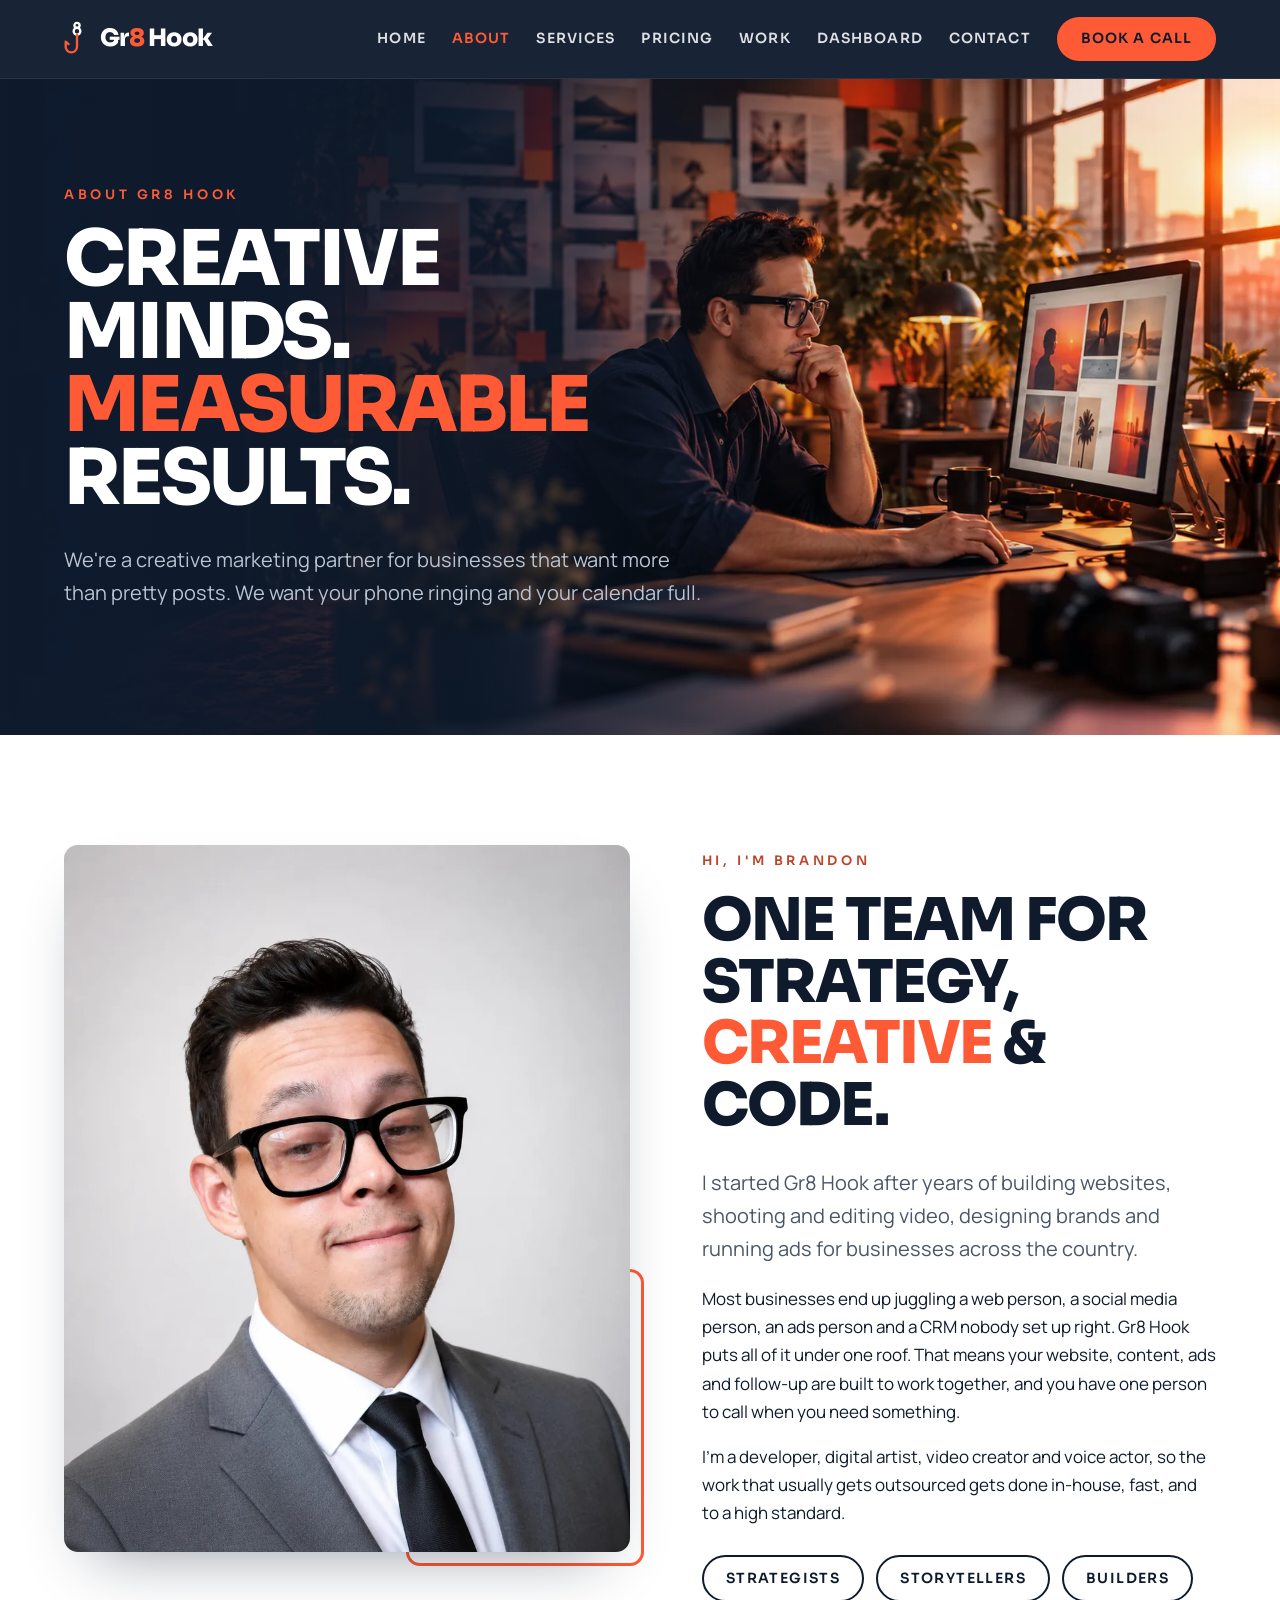
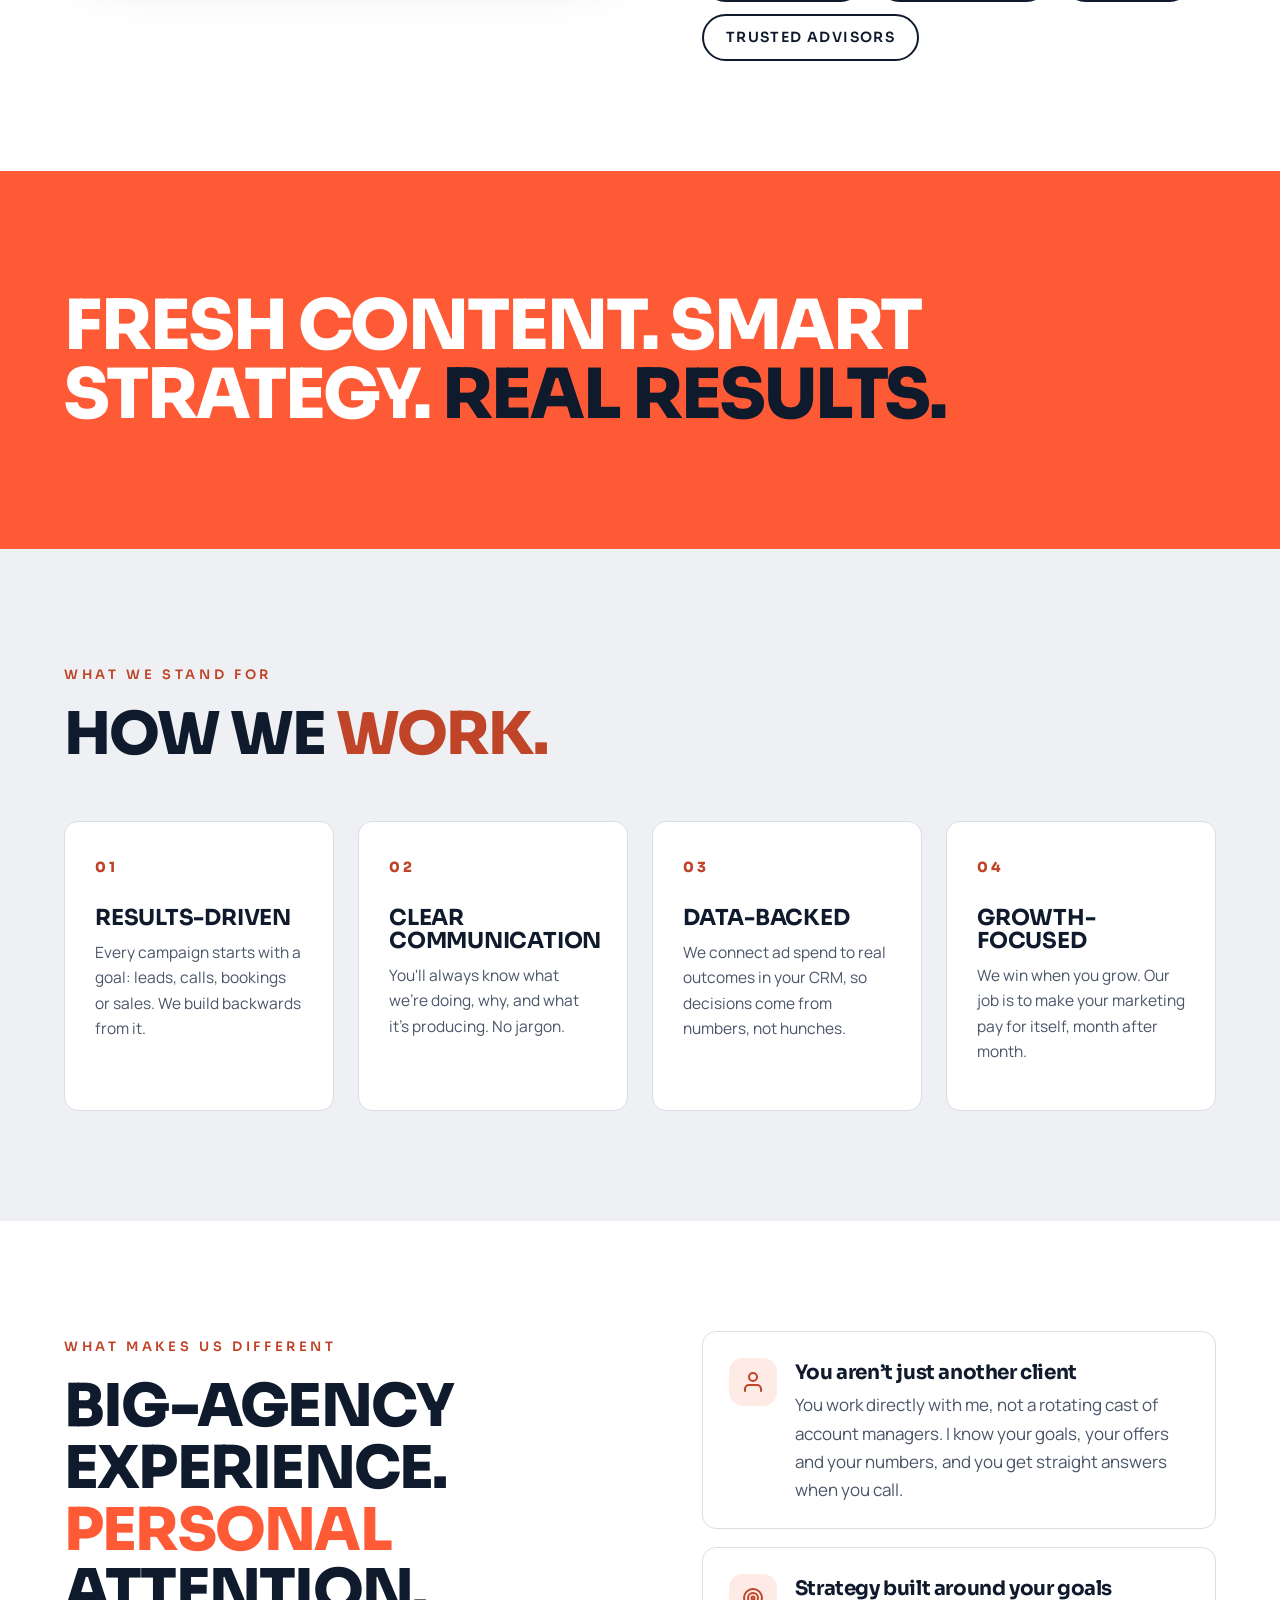
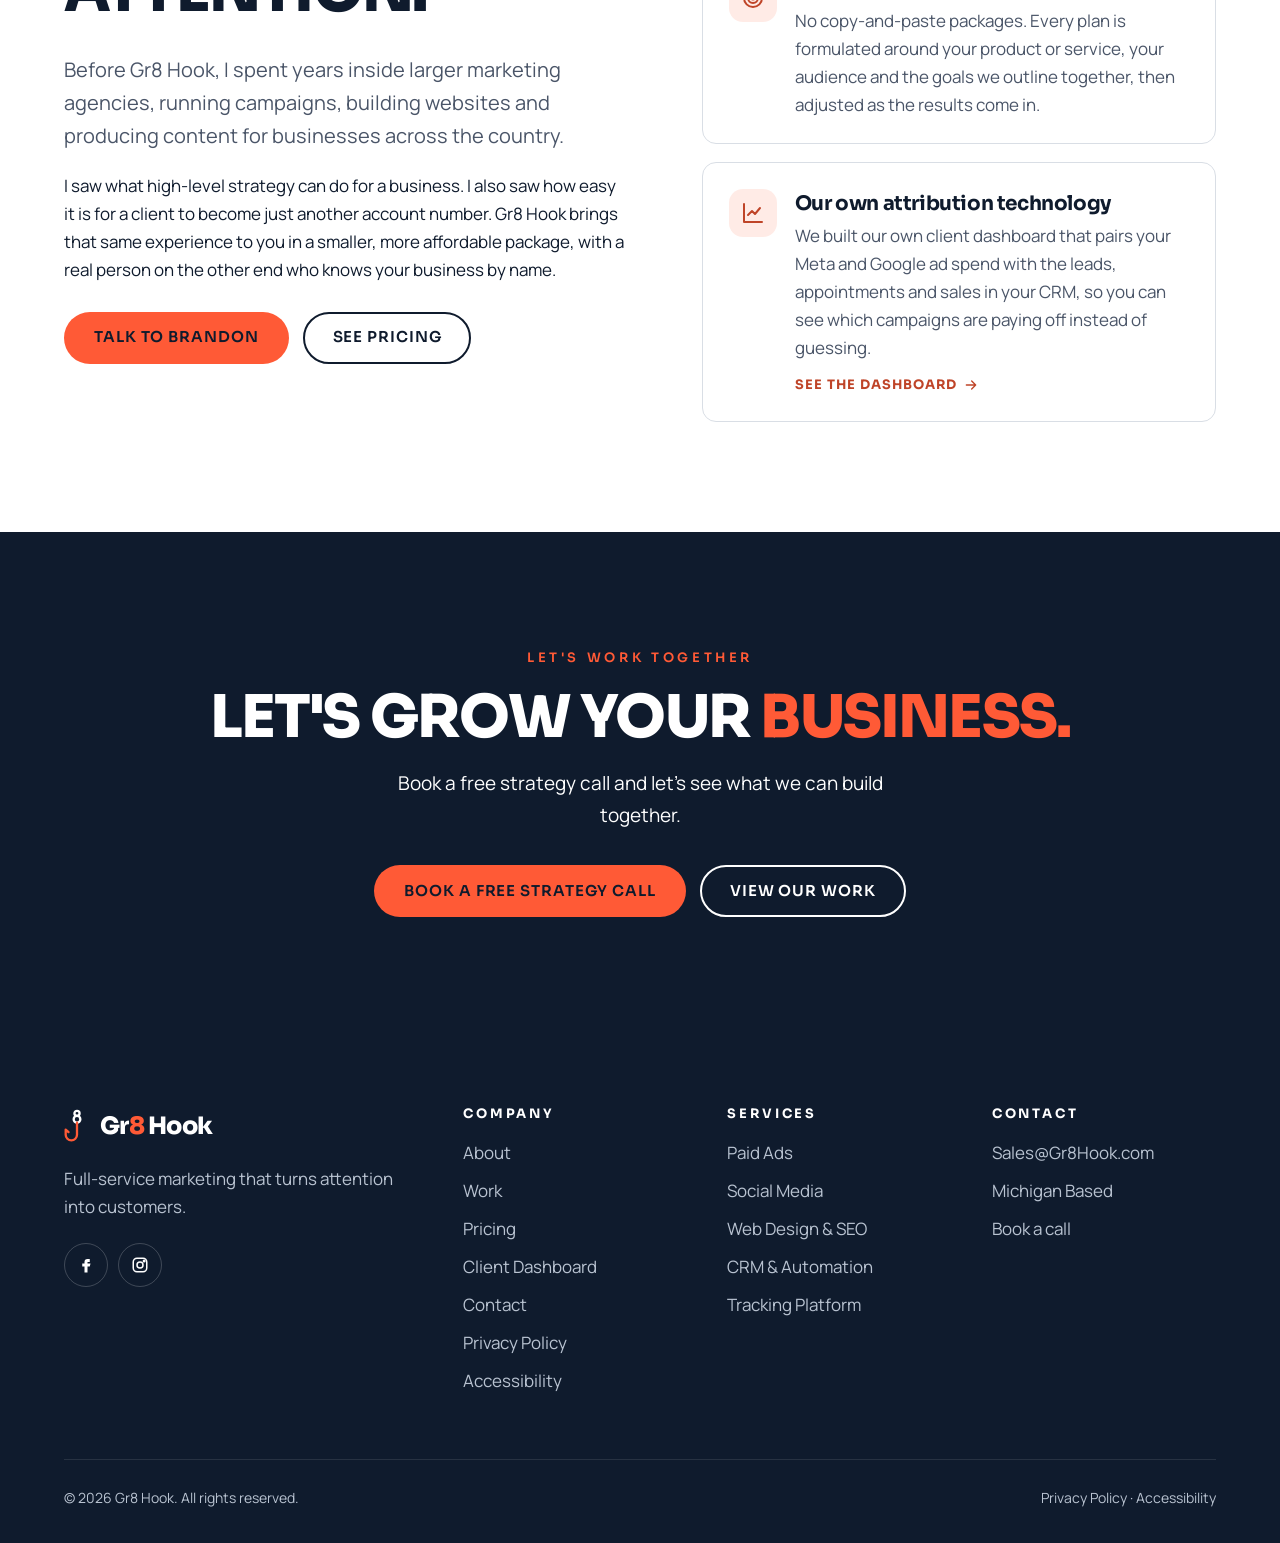
==== about/index.html @ 9a40936d "About: What makes us different section Co-Authored-By: Claude Opus 5.5 <noreply@anthropic.com> Claud" ====
<!doctype html>
<html lang="en">
<head>
<meta charset="utf-8">
<meta name="viewport" content="width=device-width, initial-scale=1">
<title>About Gr8 Hook | Creative Marketing Partner</title>
<meta name="description" content="Meet Gr8 Hook, a marketing agency led by developer, designer and content creator Brandon Haley. Strategy, creative and code under one roof.">
<meta name="robots" content="index, follow, max-image-preview:large">
<link rel="canonical" href="https://gr8hook.com/about/">
<meta name="theme-color" content="#0F1B2D">
<meta property="og:type" content="website">
<meta property="og:site_name" content="Gr8 Hook">
<meta property="og:locale" content="en_US">
<meta property="og:title" content="About Gr8 Hook | Creative Marketing Partner">
<meta property="og:description" content="Meet Gr8 Hook, a marketing agency led by developer, designer and content creator Brandon Haley. Strategy, creative and code under one roof.">
<meta property="og:url" content="https://gr8hook.com/about/">
<meta property="og:image" content="https://gr8hook.com/assets/og-image.png">
<meta property="og:image:width" content="1200">
<meta property="og:image:height" content="630">
<meta property="og:image:alt" content="Gr8 Hook logo: a fishing hook whose eye forms an 8">
<meta name="twitter:card" content="summary_large_image">
<meta name="twitter:title" content="About Gr8 Hook | Creative Marketing Partner">
<meta name="twitter:description" content="Meet Gr8 Hook, a marketing agency led by developer, designer and content creator Brandon Haley. Strategy, creative and code under one roof.">
<meta name="twitter:image" content="https://gr8hook.com/assets/og-image.png">
<link rel="apple-touch-icon" href="../assets/apple-touch-icon.png">
<link rel="manifest" href="../site.webmanifest">
<script type="application/ld+json">
{
  "@context": "https://schema.org",
  "@graph": [
    {
      "@type": "ProfessionalService",
      "@id": "https://gr8hook.com/#organization",
      "sameAs": ["https://www.facebook.com/gr8hook", "https://www.instagram.com/gr8hook"],
      "name": "Gr8 Hook",
      "alternateName": "Gr8 Hook Marketing",
      "url": "https://gr8hook.com/",
      "logo": "https://gr8hook.com/assets/logo.png",
      "image": "https://gr8hook.com/assets/og-image.png",
      "description": "Strategy-driven marketing agency offering paid ads, performance optimization, content creation, web design with SEO and AI search, email and SMS, CRM automation, graphic design and ad-to-sales attribution tracking.",
      "email": "Sales@Gr8Hook.com",
      "address": {
        "@type": "PostalAddress",
        "addressRegion": "MI",
        "addressCountry": "US"
      },
      "founder": {
        "@id": "https://gr8hook.com/about/#brandon"
      },
      "areaServed": {
        "@type": "Country",
        "name": "United States"
      },
      "knowsAbout": [
        "Paid Advertising",
        "Social Media Management",
        "Content Creation",
        "Web Design & SEO",
        "Email & SMS Marketing",
        "CRM Setup & Automation",
        "Print & Design",
        "Easy-2-Use Tracking Platform"
      ],
      "hasOfferCatalog": {
        "@type": "OfferCatalog",
        "name": "Marketing services",
        "itemListElement": [
          {
            "@type": "Offer",
            "itemOffered": {
              "@type": "Service",
              "name": "Paid Advertising",
              "url": "https://gr8hook.com/services/#paid-ads"
            }
          },
          {
            "@type": "Offer",
            "itemOffered": {
              "@type": "Service",
              "name": "Social Media Management",
              "url": "https://gr8hook.com/services/#social-media"
            }
          },
          {
            "@type": "Offer",
            "itemOffered": {
              "@type": "Service",
              "name": "Content Creation",
              "url": "https://gr8hook.com/services/#content"
            }
          },
          {
            "@type": "Offer",
            "itemOffered": {
              "@type": "Service",
              "name": "Web Design & SEO",
              "url": "https://gr8hook.com/services/#web-seo"
            }
          },
          {
            "@type": "Offer",
            "itemOffered": {
              "@type": "Service",
              "name": "Email & SMS Marketing",
              "url": "https://gr8hook.com/services/#email-sms"
            }
          },
          {
            "@type": "Offer",
            "itemOffered": {
              "@type": "Service",
              "name": "CRM Setup & Automation",
              "url": "https://gr8hook.com/services/#crm"
            }
          },
          {
            "@type": "Offer",
            "itemOffered": {
              "@type": "Service",
              "name": "Print & Design",
              "url": "https://gr8hook.com/services/#design"
            }
          },
          {
            "@type": "Offer",
            "itemOffered": {
              "@type": "Service",
              "name": "Easy-2-Use Tracking Platform",
              "url": "https://gr8hook.com/services/#tracking"
            }
          }
        ]
      }
    },
    {
      "@type": "WebSite",
      "@id": "https://gr8hook.com/#website",
      "url": "https://gr8hook.com/",
      "name": "Gr8 Hook",
      "publisher": {
        "@id": "https://gr8hook.com/#organization"
      },
      "inLanguage": "en-US"
    },
    {
      "@type": "Person",
      "@id": "https://gr8hook.com/about/#brandon",
      "name": "Brandon Haley",
      "jobTitle": "Founder",
      "worksFor": {
        "@id": "https://gr8hook.com/#organization"
      },
      "url": "https://gr8hook.com/about/",
      "sameAs": [
        "https://github.com/BHALEYART"
      ]
    },
    {
      "@type": "AboutPage",
      "@id": "https://gr8hook.com/about/#webpage",
      "url": "https://gr8hook.com/about/",
      "name": "About Gr8 Hook | Creative Marketing Partner",
      "description": "Meet Gr8 Hook, a marketing agency led by developer, designer and content creator Brandon Haley. Strategy, creative and code under one roof.",
      "isPartOf": {
        "@id": "https://gr8hook.com/#website"
      },
      "about": {
        "@id": "https://gr8hook.com/#organization"
      },
      "inLanguage": "en-US",
      "mainEntity": {
        "@id": "https://gr8hook.com/about/#brandon"
      }
    },
    {
      "@type": "BreadcrumbList",
      "itemListElement": [
        {
          "@type": "ListItem",
          "position": 1,
          "name": "Home",
          "item": "https://gr8hook.com/"
        },
        {
          "@type": "ListItem",
          "position": 2,
          "name": "About",
          "item": "https://gr8hook.com/about/"
        }
      ]
    }
  ]
}
</script>
<link rel="icon" href="../favicon.ico" sizes="any">
<link rel="icon" href="../assets/favicon.svg" type="image/svg+xml">
<link rel="icon" href="../assets/favicon-32.png" type="image/png" sizes="32x32">
<link rel="preconnect" href="https://fonts.googleapis.com">
<link rel="preconnect" href="https://fonts.gstatic.com" crossorigin>
<link href="https://fonts.googleapis.com/css2?family=Manrope:wght@400;500;700&family=Sora:wght@600;800&display=swap" rel="stylesheet">
<link rel="stylesheet" href="../css/style.css">
</head>
<body>
<a class="skip-link" href="#main">Skip to main content</a>

<header class="site-header">
  <div class="container">
    <a class="brand" href="../" aria-label="Gr8 Hook home">
      <svg viewBox="0 0 100 140" fill="none" aria-hidden="true"><circle cx="50" cy="17" r="10" stroke="#FFFFFF" stroke-width="9"/><circle cx="50" cy="40" r="13" stroke="#FFFFFF" stroke-width="9"/><path d="M50 53 L50 100 A22 22 0 0 1 6 100 L6 80 L17 90" stroke="#FF5A36" stroke-width="9" stroke-linecap="round" stroke-linejoin="round"/></svg>
      <span>Gr<span class="accent">8</span> Hook</span>
    </a>
    <button class="nav-toggle" aria-label="Open menu" aria-expanded="false" aria-controls="site-nav">
      <svg viewBox="0 0 24 24" fill="none" stroke="currentColor" stroke-width="2" stroke-linecap="round" aria-hidden="true"><path d="M4 7h16M4 12h16M4 17h16"/></svg>
    </button>
    <nav class="nav" id="site-nav" aria-label="Main">
      <a href="../">Home</a>
      <a href="../about/" aria-current="page">About</a>
      <a href="../services/">Services</a>
      <a href="../pricing/">Pricing</a>
      <a href="../work/">Work</a>
      <a href="../dashboard/">Dashboard</a>
      <a href="../contact/">Contact</a>
      <a class="btn btn--coral" href="../contact/#book">Book a Call</a>
    </nav>
  </div>
</header>

<main id="main" tabindex="-1">

  <section class="hero hero--page hero--img hero--about dark">
    <div class="container">
      <span class="eyebrow">About Gr8 Hook</span>
      <h1 class="display">Creative minds. <span class="accent">Measurable</span> results.</h1>
      <p class="lead">We're a creative marketing partner for businesses that want more than pretty posts. We want your phone ringing and your calendar full.</p>
    </div>
  </section>

  <section class="section">
    <div class="container split split--top">
      <figure class="photo reveal">
        <picture>
          <source srcset="../assets/img/brandon.webp" type="image/webp">
          <img src="../assets/img/brandon.jpg" width="900" height="1125" loading="lazy" decoding="async" alt="Brandon Haley, founder of Gr8 Hook Marketing">
        </picture>
      </figure>
      <div class="reveal">
        <span class="eyebrow">Hi, I'm Brandon</span>
        <h2 class="h2">One team for strategy, <span class="accent">creative</span> &amp; code.</h2>
        <p class="lead">I started Gr8 Hook after years of building websites, shooting and editing video, designing brands and running ads for businesses across the country.</p>
        <p>Most businesses end up juggling a web person, a social media person, an ads person and a CRM nobody set up right. Gr8 Hook puts all of it under one roof. That means your website, content, ads and follow-up are built to work together, and you have one person to call when you need something.</p>
        <p>I'm a developer, digital artist, video creator and voice actor, so the work that usually gets outsourced gets done in-house, fast, and to a high standard.</p>
        <div class="tags">
          <span class="tag">Strategists</span>
          <span class="tag">Storytellers</span>
          <span class="tag">Builders</span>
          <span class="tag">Trusted advisors</span>
        </div>
      </div>
    </div>
  </section>

  <section class="band coral-bg">
    <div class="container">
      <blockquote class="reveal">Fresh content. Smart strategy. <span style="color: var(--navy)">Real results.</span></blockquote>
    </div>
  </section>

  <section class="section mist">
    <div class="container">
      <div class="section-head">
        <div>
          <span class="eyebrow">What we stand for</span>
          <h2 class="h2">How we <span class="accent">work.</span></h2>
        </div>
      </div>
      <div class="cards cards--4">
        <div class="card reveal">
          <div class="card-num">01</div>
          <h3>Results-driven</h3>
          <p>Every campaign starts with a goal: leads, calls, bookings or sales. We build backwards from it.</p>
        </div>
        <div class="card reveal">
          <div class="card-num">02</div>
          <h3>Clear communication</h3>
          <p>You'll always know what we're doing, why, and what it's producing. No jargon.</p>
        </div>
        <div class="card reveal">
          <div class="card-num">03</div>
          <h3>Data-backed</h3>
          <p>We connect ad spend to real outcomes in your CRM, so decisions come from numbers, not hunches.</p>
        </div>
        <div class="card reveal">
          <div class="card-num">04</div>
          <h3>Growth-focused</h3>
          <p>We win when you grow. Our job is to make your marketing pay for itself, month after month.</p>
        </div>
      </div>
    </div>
  </section>

  <section class="section" aria-labelledby="diff-h">
    <div class="container split split--top diff">
      <div class="reveal">
        <span class="eyebrow">What makes us different</span>
        <h2 class="h2" id="diff-h">Big-agency experience. <span class="accent">Personal</span> attention.</h2>
        <p class="lead">Before Gr8 Hook, I spent years inside larger marketing agencies, running campaigns, building websites and producing content for businesses across the country.</p>
        <p>I saw what high-level strategy can do for a business. I also saw how easy it is for a client to become just another account number. Gr8 Hook brings that same experience to you in a smaller, more affordable package, with a real person on the other end who knows your business by name.</p>
        <div class="btn-row" style="margin-top: 28px">
          <a class="btn btn--coral" href="../contact/#book">Talk to Brandon</a>
          <a class="btn btn--ghost" href="../pricing/">See Pricing</a>
        </div>
      </div>
      <ul class="diff-list">
        <li class="reveal">
          <span class="diff-icon"><svg viewBox="0 0 24 24" fill="none" stroke="currentColor" stroke-width="2" stroke-linecap="round" stroke-linejoin="round" aria-hidden="true"><path d="M20 21v-2a4 4 0 0 0-4-4H8a4 4 0 0 0-4 4v2"/><circle cx="12" cy="7" r="4"/></svg></span>
          <div>
            <h3>You aren&rsquo;t just another client</h3>
            <p>You work directly with me, not a rotating cast of account managers. I know your goals, your offers and your numbers, and you get straight answers when you call.</p>
          </div>
        </li>
        <li class="reveal">
          <span class="diff-icon"><svg viewBox="0 0 24 24" fill="none" stroke="currentColor" stroke-width="2" stroke-linecap="round" stroke-linejoin="round" aria-hidden="true"><circle cx="12" cy="12" r="9"/><circle cx="12" cy="12" r="5"/><circle cx="12" cy="12" r="1.5"/></svg></span>
          <div>
            <h3>Strategy built around your goals</h3>
            <p>No copy-and-paste packages. Every plan is formulated around your product or service, your audience and the goals we outline together, then adjusted as the results come in.</p>
          </div>
        </li>
        <li class="reveal">
          <span class="diff-icon"><svg viewBox="0 0 24 24" fill="none" stroke="currentColor" stroke-width="2" stroke-linecap="round" stroke-linejoin="round" aria-hidden="true"><path d="M3 3v18h18"/><path d="M7 14l4-4 3 3 5-6"/></svg></span>
          <div>
            <h3>Our own attribution technology</h3>
            <p>We built our own client dashboard that pairs your Meta and Google ad spend with the leads, appointments and sales in your CRM, so you can see which campaigns are paying off instead of guessing.</p>
            <a class="see-ex" href="../dashboard/">See the dashboard <svg viewBox="0 0 24 24" fill="none" stroke="currentColor" stroke-width="2" stroke-linecap="round" stroke-linejoin="round" aria-hidden="true"><path d="M5 12h14M13 6l6 6-6 6"/></svg></a>
          </div>
        </li>
      </ul>
    </div>
  </section>

  <section class="cta dark">
    <div class="container">
      <span class="eyebrow">Let's work together</span>
      <h2 class="h2">Let's grow your <span class="accent">business.</span></h2>
      <p>Book a free strategy call and let's see what we can build together.</p>
      <div class="btn-row">
        <a class="btn btn--coral" href="../contact/#book">Book a Free Strategy Call</a>
        <a class="btn btn--ghost" href="../work/">View Our Work</a>
      </div>
    </div>
  </section>

</main>

<footer class="site-footer">
  <div class="container">
    <div class="footer-grid">
      <div>
        <a class="brand" href="../" aria-label="Gr8 Hook home">
          <svg viewBox="0 0 100 140" fill="none" aria-hidden="true"><circle cx="50" cy="17" r="10" stroke="#FFFFFF" stroke-width="9"/><circle cx="50" cy="40" r="13" stroke="#FFFFFF" stroke-width="9"/><path d="M50 53 L50 100 A22 22 0 0 1 6 100 L6 80 L17 90" stroke="#FF5A36" stroke-width="9" stroke-linecap="round" stroke-linejoin="round"/></svg>
          <span>Gr<span class="accent">8</span> Hook</span>
        </a>
        <p>Full-service marketing that turns attention into customers.</p>
        <div class="socials">
          <a href="https://www.facebook.com/gr8hook" target="_blank" rel="noopener" aria-label="Gr8 Hook on Facebook (opens in a new tab)"><svg viewBox="0 0 24 24" fill="currentColor" aria-hidden="true"><path d="M14 8h3V4h-3c-2.8 0-4 1.7-4 4v2H7v4h3v8h4v-8h3l1-4h-4V8.5c0-.3.2-.5.5-.5z"/></svg></a>
          <a href="https://www.instagram.com/gr8hook" target="_blank" rel="noopener" aria-label="Gr8 Hook on Instagram (opens in a new tab)"><svg viewBox="0 0 24 24" fill="none" stroke="currentColor" stroke-width="2" aria-hidden="true"><rect x="3" y="3" width="18" height="18" rx="5"/><circle cx="12" cy="12" r="4"/><circle cx="17.5" cy="6.5" r="1" fill="currentColor"/></svg></a>
        </div>
      </div>
      <div>
        <h2 class="ft-h">Company</h2>
        <ul>
          <li><a href="../about/">About</a></li>
          <li><a href="../work/">Work</a></li>
          <li><a href="../pricing/">Pricing</a></li>
          <li><a href="../dashboard/">Client Dashboard</a></li>
          <li><a href="../contact/">Contact</a></li>
          <li><a href="../privacy/">Privacy Policy</a></li>
          <li><a href="../accessibility/">Accessibility</a></li>
        </ul>
      </div>
      <div>
        <h2 class="ft-h">Services</h2>
        <ul>
          <li><a href="../services/#paid-ads">Paid Ads</a></li>
          <li><a href="../services/#social-media">Social Media</a></li>
          <li><a href="../services/#web-seo">Web Design &amp; SEO</a></li>
          <li><a href="../services/#crm">CRM &amp; Automation</a></li>
          <li><a href="../services/#tracking">Tracking Platform</a></li>
        </ul>
      </div>
      <div>
        <h2 class="ft-h">Contact</h2>
        <ul>
          <li><a href="mailto:Sales@Gr8Hook.com">Sales@Gr8Hook.com</a></li>
          <li>Michigan Based</li>
          <li><a href="../contact/#book">Book a call</a></li>
        </ul>
      </div>
    </div>
    <div class="footer-bottom">
      <span>&copy; <span id="year">2026</span> Gr8 Hook. All rights reserved.</span>
      <span><a href="../privacy/">Privacy Policy</a> · <a href="../accessibility/">Accessibility</a></span>
    </div>
  </div>
</footer>

<script src="../js/main.js"></script>
</body>
</html>
---- css/style.css ----
/* Gr8 Hook — site styles */
:root {
  --navy: #0F1B2D;
  --navy-2: #16263D;
  --navy-3: #1F3350;
  --coral: #FF5A36;
  --coral-dark: #E2431F;
  --ink: #0F1B2D;
  --slate: #4A5568;
  --mist: #EEF0F3;
  --line: #D9DEE5;
  --white: #FFFFFF;
  --radius: 14px;
  --max: 1200px;
  --head: "Sora", system-ui, sans-serif;
  --body: "Manrope", system-ui, sans-serif;
}

*, *::before, *::after { box-sizing: border-box; }
html { scroll-behavior: smooth; }
body {
  margin: 0;
  font-family: var(--body);
  font-size: 17px;
  line-height: 1.65;
  color: var(--ink);
  background: var(--white);
  -webkit-font-smoothing: antialiased;
}
img, svg { display: block; max-width: 100%; }
a { color: inherit; }
h1, h2, h3, h4 { font-family: var(--head); line-height: 1.05; margin: 0 0 .5em; letter-spacing: -.02em; }
p { margin: 0 0 1em; }

.container { width: 100%; max-width: var(--max); margin: 0 auto; padding: 0 24px; }
.section { padding: 110px 0; }
.section--tight { padding: 72px 0; }
.dark { background: var(--navy); color: var(--white); }
.mist { background: var(--mist); }
.coral-bg { background: var(--coral); color: var(--white); }

.eyebrow {
  display: inline-block;
  font-family: var(--head);
  font-size: 13px;
  font-weight: 600;
  letter-spacing: .28em;
  text-transform: uppercase;
  color: var(--coral);
  margin-bottom: 18px;
}
.display {
  font-size: clamp(44px, 7.4vw, 104px);
  font-weight: 800;
  text-transform: uppercase;
  letter-spacing: -.035em;
  line-height: .95;
}
.h2 {
  font-size: clamp(34px, 4.6vw, 60px);
  font-weight: 800;
  text-transform: uppercase;
  letter-spacing: -.03em;
}
.accent { color: var(--coral); }
.outline-text { color: transparent; -webkit-text-stroke: 2px currentColor; }
.dark .outline-text { -webkit-text-stroke-color: var(--white); }
.lead { font-size: 20px; color: var(--slate); max-width: 640px; }
.dark .lead { color: #B9C3D1; }

/* Buttons */
.btn {
  display: inline-flex; align-items: center; gap: 10px;
  min-height: 52px; padding: 0 28px;
  font-family: var(--head); font-weight: 600; font-size: 15px;
  letter-spacing: .06em; text-transform: uppercase; text-decoration: none;
  border-radius: 999px; border: 2px solid transparent;
  cursor: pointer; transition: background .2s, color .2s, border-color .2s, transform .2s;
}
.btn:hover { transform: translateY(-2px); }
.btn--coral { background: var(--coral); color: var(--white); }
.btn--coral:hover { background: var(--coral-dark); }
.btn--ghost { border-color: currentColor; background: transparent; }
.btn--ghost:hover { background: var(--white); color: var(--navy); border-color: var(--white); }
.btn--navy { background: var(--navy); color: var(--white); }
.btn--navy:hover { background: var(--navy-3); }
.btn svg { width: 18px; height: 18px; }
.btn-row { display: flex; flex-wrap: wrap; gap: 14px; }

/* Header */
.site-header {
  position: sticky; top: 0; z-index: 50;
  background: rgba(15, 27, 45, .96);
  backdrop-filter: blur(8px);
  color: var(--white);
  border-bottom: 1px solid rgba(255,255,255,.08);
}
.site-header .container { display: flex; align-items: center; justify-content: space-between; height: 78px; gap: 24px; }
.brand { display: flex; align-items: center; gap: 10px; text-decoration: none; }
.brand svg { width: 26px; height: 36px; }
.brand span { font-family: var(--head); font-weight: 800; font-size: 24px; letter-spacing: -.03em; }
.nav { display: flex; align-items: center; gap: 26px; }
.nav a { text-decoration: none; font-family: var(--head); font-size: 14px; font-weight: 600; letter-spacing: .08em; text-transform: uppercase; opacity: .85; }
.nav a:hover, .nav a[aria-current="page"] { opacity: 1; color: var(--coral); }
.nav .btn { min-height: 44px; padding: 0 22px; opacity: 1; }
.nav .btn:hover { color: var(--white); }
.nav-toggle {
  display: none; width: 44px; height: 44px; border: 0; border-radius: 10px;
  background: var(--navy-3); color: var(--white); cursor: pointer; align-items: center; justify-content: center;
}
.nav-toggle svg { width: 22px; height: 22px; }

/* Hero */
.hero { position: relative; overflow: hidden; padding: 120px 0 130px; }
.hero::before {
  content: ""; position: absolute; inset: 0;
  background:
    radial-gradient(circle at 85% 20%, rgba(255,90,54,.22), transparent 42%),
    linear-gradient(transparent 0 0);
  pointer-events: none;
}
.hero .container { position: relative; }
.hero .display { margin-bottom: 28px; }
.hero .lead { margin-bottom: 36px; }
.hero-mark {
  position: absolute; right: -40px; bottom: -120px; width: 420px; opacity: .08; pointer-events: none;
}
.hero--page { padding: 100px 0 90px; }
.hero--page .display { font-size: clamp(40px, 6vw, 84px); }

/* Marquee strip */
.strip { background: var(--coral); color: var(--white); overflow: hidden; padding: 18px 0; }
.strip-track { display: flex; gap: 48px; width: max-content; animation: scroll 32s linear infinite; }
.strip-track span { font-family: var(--head); font-weight: 800; font-size: 22px; text-transform: uppercase; letter-spacing: .02em; white-space: nowrap; display: flex; align-items: center; gap: 48px; }
.strip-track span::after { content: "✦"; font-size: 16px; opacity: .7; }
@keyframes scroll { to { transform: translateX(-50%); } }
@media (prefers-reduced-motion: reduce) { .strip-track { animation: none; } }

/* Split / intro */
.split { display: grid; grid-template-columns: 1.1fr 1fr; gap: 72px; align-items: center; }
.split--top { align-items: start; }
.photo-ph {
  aspect-ratio: 4 / 5; border-radius: var(--radius);
  background: repeating-linear-gradient(135deg, var(--mist) 0 14px, #E4E8ED 14px 28px);
  display: flex; align-items: center; justify-content: center; text-align: center;
  color: var(--slate); font-family: var(--head); font-size: 14px; letter-spacing: .1em; text-transform: uppercase; padding: 24px;
}
.dark .photo-ph { background: repeating-linear-gradient(135deg, var(--navy-2) 0 14px, var(--navy-3) 14px 28px); color: #8FA0B6; }
.photo-ph--wide { aspect-ratio: 16 / 10; }
.photo { margin: 0; position: relative; }
.photo img { display: block; width: 100%; height: auto; aspect-ratio: 4 / 5; object-fit: cover; border-radius: var(--radius); box-shadow: 0 30px 60px -30px rgba(15,27,45,.45); }
.photo::after { content: ""; position: absolute; right: -14px; bottom: -14px; width: 42%; height: 42%; border: 3px solid var(--coral); border-radius: var(--radius); z-index: -1; }
@media (max-width: 620px) { .photo::after { right: -8px; bottom: -8px; } }

/* Values / tags */
.values { display: grid; grid-template-columns: repeat(2, minmax(0, 1fr)); gap: 18px; margin-top: 32px; }
.value { display: flex; gap: 14px; align-items: flex-start; }
.value svg { flex: none; width: 26px; height: 26px; color: var(--coral); margin-top: 2px; }
.value strong { display: block; font-family: var(--head); font-size: 16px; }
.value p { margin: 0; font-size: 15px; color: var(--slate); }

.tags { display: flex; flex-wrap: wrap; gap: 12px; margin-top: 28px; }
.tag {
  border: 2px solid currentColor; border-radius: 999px; padding: 10px 22px;
  font-family: var(--head); font-weight: 600; font-size: 14px; letter-spacing: .1em; text-transform: uppercase;
}

/* Stats */
.stats { display: grid; grid-template-columns: repeat(4, minmax(0, 1fr)); gap: 24px; }
.stat { border-top: 3px solid var(--coral); padding-top: 22px; }
.stat b { display: block; font-family: var(--head); font-size: clamp(40px, 4.6vw, 64px); font-weight: 800; line-height: 1; letter-spacing: -.03em; }
.stat span { display: block; margin-top: 10px; font-family: var(--head); font-size: 13px; letter-spacing: .18em; text-transform: uppercase; color: #B9C3D1; }

/* Section heads */
.section-head { display: flex; justify-content: space-between; align-items: end; gap: 32px; margin-bottom: 56px; flex-wrap: wrap; }
.section-head .h2 { margin: 0; max-width: 760px; }

/* Service cards */
.cards { display: grid; grid-template-columns: repeat(3, minmax(0, 1fr)); gap: 24px; }
.cards--4 { grid-template-columns: repeat(4, minmax(0, 1fr)); }
.card {
  position: relative; display: flex; flex-direction: column;
  background: var(--white); border: 1px solid var(--line); border-radius: var(--radius);
  padding: 34px 30px 30px; text-decoration: none; color: var(--ink);
  transition: transform .25s, box-shadow .25s, border-color .25s;
}
.card:hover { transform: translateY(-6px); box-shadow: 0 22px 44px -22px rgba(15,27,45,.35); border-color: var(--coral); }
.card-num { font-family: var(--head); font-weight: 800; font-size: 14px; letter-spacing: .2em; color: var(--coral); margin-bottom: 26px; }
.card-icon { width: 56px; height: 56px; border-radius: 14px; background: var(--navy); color: var(--white); display: flex; align-items: center; justify-content: center; margin-bottom: 24px; }
.card-icon svg { width: 28px; height: 28px; }
.card h3 { font-size: 22px; text-transform: uppercase; letter-spacing: -.01em; }
.card p { color: var(--slate); font-size: 15.5px; }
.card ul { list-style: none; padding: 0; margin: 4px 0 22px; }
.card li { position: relative; padding-left: 22px; font-size: 15px; color: var(--slate); margin-bottom: 6px; }
.card li::before { content: ""; position: absolute; left: 0; top: 10px; width: 10px; height: 2px; background: var(--coral); }
.card-link { margin-top: auto; display: inline-flex; align-items: center; gap: 8px; font-family: var(--head); font-weight: 600; font-size: 13px; letter-spacing: .14em; text-transform: uppercase; color: var(--coral); }
.card-link svg { width: 16px; height: 16px; transition: transform .2s; }
.card:hover .card-link svg { transform: translateX(4px); }

/* Quote band */
.band { padding: 120px 0; }
.band blockquote { margin: 0; font-family: var(--head); font-weight: 800; text-transform: uppercase; font-size: clamp(34px, 5.4vw, 76px); line-height: 1; letter-spacing: -.03em; max-width: 1080px; }

/* Process */
.steps { display: grid; grid-template-columns: repeat(4, minmax(0, 1fr)); gap: 24px; counter-reset: step; }
.step { padding: 30px 26px; border-radius: var(--radius); background: var(--navy-2); border: 1px solid rgba(255,255,255,.08); }
.step::before { counter-increment: step; content: "0" counter(step); display: block; font-family: var(--head); font-weight: 800; font-size: 44px; color: var(--coral); line-height: 1; margin-bottom: 18px; }
.step h3 { font-size: 20px; text-transform: uppercase; }
.step p { margin: 0; color: #B9C3D1; font-size: 15.5px; }

/* Testimonials */
.quotes { display: grid; grid-template-columns: repeat(3, minmax(0, 1fr)); gap: 24px; }
.quote { background: var(--white); border-radius: var(--radius); padding: 34px 30px; border: 1px solid var(--line); display: flex; flex-direction: column; }
.quote svg { width: 34px; height: 34px; color: var(--coral); margin-bottom: 18px; }
.quote p { font-size: 17px; }
.quote footer { margin-top: auto; font-family: var(--head); font-size: 14px; }
.quote footer span { display: block; color: var(--slate); font-family: var(--body); font-size: 14px; }

/* Work grid */
.work-grid { display: grid; grid-template-columns: repeat(2, minmax(0, 1fr)); gap: 28px; }
.work-item { text-decoration: none; color: inherit; }
.work-item .photo-ph { aspect-ratio: 16 / 11; margin-bottom: 18px; transition: transform .3s; }
.work-item:hover .photo-ph { transform: scale(.985); }
.work-img { display: block; width: 100%; height: auto; aspect-ratio: 16 / 11; object-fit: cover; border-radius: var(--radius); margin-bottom: 18px; transition: transform .3s, box-shadow .3s; }
.work-item:hover .work-img { transform: translateY(-4px); box-shadow: 0 26px 50px -28px rgba(15,27,45,.5); }
/* Page banners: art already fades to navy on the left, so the scrim stays light */
.hero--img { background: linear-gradient(90deg, rgba(15,27,45,.95) 0%, rgba(15,27,45,.8) 38%, rgba(15,27,45,.15) 62%, rgba(15,27,45,0) 100%), var(--banner) right center / auto 100% no-repeat, var(--navy); }
.hero--img::before { display: none; }
@media (max-width: 860px) { .hero--img { background: linear-gradient(180deg, rgba(15,27,45,.78), rgba(15,27,45,.94)), var(--banner) 72% center / cover no-repeat, var(--navy); } }
.hero--about, .hero--work { --banner: url("../assets/img/banners/about.webp"); }
.hero--pricing { --banner: url("../assets/img/banners/pricing.webp"); }
.hero--services { --banner: url("../assets/img/banners/services.webp"); }
.work-item h3 { font-size: 24px; text-transform: uppercase; margin-bottom: 6px; }
.work-item p { color: var(--slate); margin: 0; }
.work-meta { font-family: var(--head); font-size: 12px; letter-spacing: .18em; text-transform: uppercase; color: var(--coral); margin-bottom: 8px; }

/* Service detail */
.svc { display: grid; grid-template-columns: 1fr 1.25fr; gap: 64px; padding: 80px 0; border-top: 1px solid var(--line); scroll-margin-top: 90px; }
.svc:first-of-type { border-top: 0; }
.svc-num { font-family: var(--head); font-weight: 800; font-size: 72px; line-height: 1; color: var(--coral); margin-bottom: 16px; }
.svc h2 { font-size: clamp(30px, 3.6vw, 46px); text-transform: uppercase; }
.svc ul { list-style: none; padding: 0; margin: 20px 0 30px; display: grid; grid-template-columns: repeat(2, minmax(0, 1fr)); gap: 10px 24px; }
.svc li { position: relative; padding-left: 22px; font-size: 16px; }
.svc li::before { content: ""; position: absolute; left: 0; top: 11px; width: 10px; height: 2px; background: var(--coral); }
.svc-index { display: flex; flex-wrap: wrap; gap: 10px; margin-top: 36px; }
.svc-index a { text-decoration: none; padding: 10px 18px; border-radius: 999px; border: 1px solid rgba(255,255,255,.25); font-family: var(--head); font-size: 13px; font-weight: 600; letter-spacing: .08em; text-transform: uppercase; }
.svc-index a:hover { background: var(--coral); border-color: var(--coral); }

/* CTA band */
.cta { text-align: center; padding: 110px 0; }
.cta .h2 { max-width: 900px; margin: 0 auto 20px; }
.cta p { max-width: 560px; margin: 0 auto 34px; font-size: 19px; }
.cta .btn-row { justify-content: center; }

/* Contact */
.contact-grid { display: grid; grid-template-columns: 1fr 1.3fr; gap: 64px; align-items: start; }
.contact-list { list-style: none; padding: 0; margin: 28px 0 0; display: grid; gap: 18px; }
.contact-list li { display: flex; gap: 14px; align-items: center; }
.contact-list svg { width: 22px; height: 22px; color: var(--coral); flex: none; }
.contact-list a { text-decoration: none; }
.contact-list a:hover { color: var(--coral); }
.form { background: var(--white); color: var(--ink); border-radius: 20px; padding: 40px; box-shadow: 0 30px 60px -30px rgba(15,27,45,.4); }
.form-row { display: grid; grid-template-columns: repeat(2, minmax(0, 1fr)); gap: 18px; }
.field { display: flex; flex-direction: column; gap: 8px; margin-bottom: 18px; }
.field label, .field legend { font-family: var(--head); font-size: 13px; font-weight: 600; letter-spacing: .08em; text-transform: uppercase; }
.field input, .field select, .field textarea {
  font: inherit; font-size: 16px; color: var(--ink);
  border: 1.5px solid var(--line); border-radius: 10px; padding: 13px 14px; background: var(--white); min-height: 50px;
}
.field textarea { min-height: 120px; resize: vertical; }
.field input:focus, .field select:focus, .field textarea:focus { outline: none; border-color: var(--coral); box-shadow: 0 0 0 3px rgba(255,90,54,.18); }
fieldset.field { border: 0; padding: 0; margin: 0 0 18px; }
.checks { display: grid; grid-template-columns: repeat(2, minmax(0, 1fr)); gap: 8px 18px; margin-top: 6px; }
.checks label { display: flex; align-items: center; gap: 10px; font-family: var(--body); font-size: 15px; font-weight: 500; letter-spacing: 0; text-transform: none; cursor: pointer; min-height: 32px; }
.checks input { width: 18px; height: 18px; accent-color: var(--coral); }
.checks label { padding: 4px 10px; margin: 0; border: 1.5px solid transparent; border-radius: 10px; transition: background .2s, border-color .2s; }
.checks label.is-included { background: rgba(255,90,54,.09); border-color: var(--coral); }
.checks label.is-included::after { content: "Included"; margin-left: auto; padding-left: 8px; white-space: nowrap; font-family: var(--head); font-size: 10px; font-weight: 600; letter-spacing: .1em; text-transform: uppercase; color: var(--coral-dark); }
.pkg-pick { display: grid; grid-template-columns: repeat(auto-fit, minmax(150px, 1fr)); gap: 10px; margin-top: 6px; }
.pkg-pick label { position: relative; display: flex; align-items: center; gap: 10px; min-height: 56px; padding: 10px 14px; border: 1.5px solid var(--line); border-radius: 12px; cursor: pointer; font-family: var(--body); text-transform: none; letter-spacing: 0; transition: border-color .2s, background .2s; }
.pkg-pick label:hover { border-color: var(--slate); }
.pkg-pick input { width: 18px; height: 18px; accent-color: var(--coral); flex: none; }
.pkg-pick span { display: flex; flex-direction: column; line-height: 1.25; }
.pkg-pick b { font-family: var(--head); font-size: 15px; }
.pkg-pick small { font-size: 12.5px; color: var(--slate); }
.pkg-pick label:has(input:checked) { border-color: var(--coral); background: rgba(255,90,54,.07); }
.pkg-pick--pro { border-color: rgba(255,90,54,.45) !important; }
.pkg-pick--none small { color: var(--slate); }
.form-note.pkg-hint { text-align: left; margin-top: 8px; }
.pkg-hint:empty { display: none; }
.field .checks input, .field .pkg-pick input { min-height: 0; padding: 0; border: 0; box-shadow: none; }
.form .btn { width: 100%; justify-content: center; }
.form-note { font-size: 13px; color: var(--slate); margin: 14px 0 0; text-align: center; }

/* Legal */
.legal { max-width: 820px; }
.legal h2 { font-size: 26px; margin-top: 44px; text-transform: uppercase; }
.legal p, .legal li { color: var(--slate); }

/* Footer */
.site-footer { background: var(--navy); color: #B9C3D1; padding: 80px 0 34px; }
.footer-grid { display: grid; grid-template-columns: 1.6fr 1fr 1fr 1fr; gap: 40px; }
.site-footer .brand { color: var(--white); margin-bottom: 18px; }
.site-footer h4 { font-size: 13px; letter-spacing: .22em; text-transform: uppercase; color: var(--white); margin-bottom: 18px; }
.site-footer ul { list-style: none; padding: 0; margin: 0; display: grid; gap: 10px; }
.site-footer a { text-decoration: none; }
.site-footer a:hover { color: var(--coral); }
.socials { display: flex; gap: 10px; margin-top: 22px; }
.socials a { width: 44px; height: 44px; border-radius: 50%; border: 1px solid rgba(255,255,255,.2); display: flex; align-items: center; justify-content: center; color: var(--white); }
.socials a:hover { background: var(--coral); border-color: var(--coral); color: var(--white); }
.socials svg { width: 18px; height: 18px; }
.footer-bottom { display: flex; justify-content: space-between; flex-wrap: wrap; gap: 12px; margin-top: 64px; padding-top: 26px; border-top: 1px solid rgba(255,255,255,.1); font-size: 14px; }

/* Hero slider: image + live overlays */
.showcase { padding: 56px 0 72px; }
.slider { display: grid; }
.slide { grid-area: 1 / 1; position: relative; opacity: 0; visibility: hidden; transition: opacity .9s ease, visibility .9s; container-type: inline-size; }
.slide.is-active { opacity: 1; visibility: visible; z-index: 1; }

/* The stage keeps the image's exact 16:9 shape, so overlays sit where the art leaves room.
   1em = 1/75 of the stage width (16px at 1200px), so cards scale with the picture. */
.hs-stage { position: relative; aspect-ratio: 1672 / 941; border-radius: 22px; overflow: hidden; background: var(--navy-2); font-size: calc(100cqw / 75); }
.hs-stage > img { position: absolute; inset: 0; width: 100%; height: 100%; object-fit: cover; display: block; }
.hs-scrim--left { position: absolute; inset: 0; background: linear-gradient(90deg, rgba(15,27,45,.86) 0%, rgba(15,27,45,.6) 34%, rgba(15,27,45,0) 62%); }

.hs-copy { position: absolute; top: 0; bottom: 0; z-index: 2; width: 44%; padding: 0 4.5%; display: flex; flex-direction: column; justify-content: center; align-items: flex-start; color: var(--navy); }
.hs-copy--left { left: 0; }
.hs-copy--right { right: 0; width: 44%; padding: 0 4.5% 0 0; }
.hs-copy--narrow { width: 38%; }
.hs-copy--top { justify-content: flex-start; padding-top: 9%; }
.hs-copy--light { color: var(--white); }
.hs-copy .eyebrow { margin-bottom: 1.2cqw; }
.hs-title { font-family: var(--head); font-weight: 800; text-transform: uppercase; letter-spacing: -.03em; line-height: .98; font-size: 4.4cqw; margin: 0 0 1.4cqw; }
.hs-copy p { font-size: max(15px, 1.4cqw); line-height: 1.5; margin: 0 0 2.2cqw; color: var(--slate); max-width: 34em; }
.hs-copy--light p { color: #D5DCE6; }

/* Overlay cards */
.ov { position: absolute; left: var(--x); top: var(--y); z-index: 1; font-family: var(--body); color: var(--navy); opacity: 0; transform: translateY(1.2em); }
.slide.is-active .ov { animation: ovIn .7s cubic-bezier(.2,.8,.2,1) var(--d, 0s) both; }
@keyframes ovIn { to { opacity: 1; transform: none; } }
.ov-up, .ov-down { color: #12805C; font-weight: 800; }

.ov-chip { display: inline-flex; align-items: center; gap: .55em; white-space: nowrap; background: var(--white); border-radius: 999px; padding: .65em 1.1em; font-size: .95em; font-weight: 600; box-shadow: 0 1em 2.2em -1em rgba(15,27,45,.45); }
.ov-chip b { font-family: var(--head); font-size: 1.15em; }
.ov-chip--dark { background: var(--navy); color: var(--white); }
.ov-chip.ov-chip--glass, .ov-stat.ov-stat--glass { background: rgba(15,27,45,.55); color: var(--white); border: 1px solid rgba(255,255,255,.18); backdrop-filter: blur(8px); -webkit-backdrop-filter: blur(8px); }
.ov-stat--glass small { color: #B9C3D1 !important; }
.ov-chip--glass .ov-up, .ov-stat--glass .ov-up { color: #5EE6A0; }
.ov-dot { width: .6em; height: .6em; border-radius: 50%; background: var(--coral); flex: none; }
.ov-dot--live { background: #3DD68C; box-shadow: 0 0 0 0 rgba(61,214,140,.6); animation: livePulse 1.8s infinite; }
@keyframes livePulse { 70% { box-shadow: 0 0 0 .6em rgba(61,214,140,0); } 100% { box-shadow: 0 0 0 0 rgba(61,214,140,0); } }
.ov-spark { color: var(--coral); }

.ov-stat { background: var(--white); border-radius: .9em; padding: .85em 1.15em; box-shadow: 0 1em 2.2em -1em rgba(15,27,45,.45); }
.ov-stat small { display: block; font-family: var(--head); font-size: .68em; font-weight: 600; letter-spacing: .12em; text-transform: uppercase; color: var(--slate); }
.ov-stat b { display: block; font-family: var(--head); font-size: 2em; font-weight: 800; letter-spacing: -.02em; line-height: 1.1; }
.ov-stat span { font-size: .78em; }

.ov-cal { width: 15.5em; background: var(--white); border-radius: 1em; padding: 1em 1.1em 1.1em; box-shadow: 0 1.4em 3em -1.2em rgba(15,27,45,.55); }
.ov-cal-head { display: flex; justify-content: space-between; align-items: center; font-family: var(--head); font-size: .82em; font-weight: 700; margin-bottom: .8em; }
.ov-badge { background: var(--coral); color: var(--white); border-radius: 999px; padding: .3em .75em; font-size: .85em; letter-spacing: .04em; }
.ov-cal-grid { display: grid; grid-template-columns: repeat(7, minmax(0, 1fr)); gap: .32em; }
.ov-cal-grid i { font-style: normal; font-size: .6em; font-weight: 700; text-align: center; color: var(--slate); }
.ov-cal-grid s { aspect-ratio: 1; border-radius: .3em; background: var(--coral); }
.ov-cal-grid s:nth-child(3n) { background: #FF7B5E; }
.ov-cal-grid s:nth-child(5n) { background: var(--navy); }
.slide.is-active .ov-cal-grid s { animation: fillIn .4s ease both; }
.ov-cal-grid s:nth-of-type(n) { animation-delay: calc(.5s + var(--i, 0) * 30ms); }
@keyframes fillIn { from { transform: scale(.3); opacity: 0; } }

.ov-note { display: flex; align-items: center; gap: .8em; background: var(--white); border-radius: 1em; padding: .8em 1.1em .8em .8em; box-shadow: 0 1.2em 2.6em -1em rgba(15,27,45,.5); white-space: nowrap; }
.ov-note b { display: block; font-family: var(--head); font-size: .95em; }
.ov-note small { display: block; font-size: .78em; color: var(--slate); }
.ov-note em { font-style: normal; font-size: .7em; font-weight: 700; color: var(--coral-dark); background: rgba(255,90,54,.1); border-radius: 999px; padding: .35em .7em; margin-left: .2em; }
.ov-icon { width: 2.5em; height: 2.5em; border-radius: .7em; background: var(--navy); color: var(--white); display: flex; align-items: center; justify-content: center; flex: none; }
.ov-icon--coral { background: var(--coral); }
.ov-icon svg { width: 1.35em; height: 1.35em; }

.ov-result { display: flex; align-items: center; gap: .9em; width: 23em; background: var(--white); border-radius: 1em; padding: .9em 1.1em; box-shadow: 0 1.2em 2.6em -1em rgba(15,27,45,.45); border: 2px solid var(--coral); }
.ov-rank { width: 2.1em; height: 2.1em; border-radius: 50%; background: var(--coral); color: var(--white); font-family: var(--head); font-weight: 800; display: flex; align-items: center; justify-content: center; flex: none; }
.ov-result-body b { display: block; font-family: var(--head); font-size: 1.05em; }
.ov-result-body small { display: block; font-size: .8em; color: var(--slate); }
.ov-stars { color: #F5A623; letter-spacing: .05em; }
.ov-pin { margin-left: auto; color: var(--coral); }
.ov-pin svg { width: 1.7em; height: 1.7em; display: block; }

.ov-roas { width: var(--w); height: var(--h); padding: 1.7em 1.9em 1.4em; display: flex; flex-direction: column; }
.ov-roas-top { display: flex; justify-content: space-between; align-items: flex-start; }
.ov-roas-top small { display: block; font-family: var(--head); font-size: .75em; font-weight: 600; letter-spacing: .14em; text-transform: uppercase; color: var(--slate); }
.ov-roas-top b { display: block; font-family: var(--head); font-size: 3.1em; font-weight: 800; letter-spacing: -.03em; line-height: 1; margin-top: .1em; }
.ov-pill { background: rgba(18,128,92,.12); border-radius: 999px; padding: .35em .8em; font-size: .85em; }
.ov-bars { flex: 1; display: flex; align-items: flex-end; gap: .9em; margin-top: 1em; border-bottom: 1px solid var(--line); }
.ov-bars span { flex: 1; height: var(--v); border-radius: .45em .45em 0 0; background: #FFC2B3; transform-origin: bottom; }
.ov-bars span:last-child { background: var(--coral); }
.slide.is-active .ov-bars span { animation: grow .8s cubic-bezier(.2,.8,.2,1) both; }
.ov-bars span:nth-child(2) { animation-delay: .35s !important; } .ov-bars span:nth-child(3) { animation-delay: .45s !important; }
.ov-bars span:nth-child(4) { animation-delay: .55s !important; } .ov-bars span:nth-child(5) { animation-delay: .65s !important; }
.ov-bars span:nth-child(6) { animation-delay: .75s !important; } .ov-bars span:nth-child(1) { animation-delay: .25s !important; }
@keyframes grow { from { transform: scaleY(0); } }
.ov-months { display: grid; grid-template-columns: repeat(6, minmax(0, 1fr)); gap: .9em; margin-top: .45em; }
.ov-months i { font-style: normal; font-size: .68em; text-align: center; color: var(--slate); }

.ov-spark-card { width: 15em; background: var(--white); border-radius: 1em; padding: .9em 1.1em .7em; box-shadow: 0 1.2em 2.6em -1em rgba(15,27,45,.5); }
.ov-spark-card div { display: flex; align-items: baseline; gap: .5em; flex-wrap: wrap; }
.ov-spark-card small { width: 100%; font-family: var(--head); font-size: .68em; font-weight: 600; letter-spacing: .12em; text-transform: uppercase; color: var(--slate); }
.ov-spark-card b { font-family: var(--head); font-size: 1.7em; font-weight: 800; letter-spacing: -.02em; }
.ov-spark-card span { font-size: .8em; }
.ov-spark-card svg { display: block; width: 100%; height: 2.6em; margin-top: .3em; }

/* Nav under the slider */
.slider-nav { grid-row: 2; justify-self: center; display: flex; align-items: center; gap: 10px; margin-top: 18px; }
.slider-btn { width: 46px; height: 46px; border-radius: 50%; border: 1px solid rgba(255,255,255,.3); background: transparent; color: var(--white); cursor: pointer; display: flex; align-items: center; justify-content: center; }
.slider-btn:hover { background: var(--coral); border-color: var(--coral); }
.slider-btn svg { width: 18px; height: 18px; }
.slider-dots { display: flex; gap: 6px; margin: 0 6px; }
.slider-dot { width: 28px; height: 44px; border: 0; background: transparent; cursor: pointer; padding: 0; display: flex; align-items: center; }
.slider-dot::before { content: ""; display: block; width: 100%; height: 4px; border-radius: 4px; background: rgba(255,255,255,.35); transition: background .3s; }
.slider-dot[aria-current="true"]::before { background: var(--coral); }
.hs-note { margin: 6px 0 0; text-align: center; font-size: 12px; color: #8FA0B6; }

@media (prefers-reduced-motion: reduce) {
  .ov, .slide.is-active .ov, .slide.is-active .ov-bars span, .slide.is-active .ov-cal-grid s { animation: none !important; opacity: 1; transform: none; }
}

/* Phones & small tablets: copy moves under the picture; only the key overlay stays, a bit larger */
@media (max-width: 860px) {
  .hs-copy, .hs-copy--right, .hs-copy--narrow { position: static; width: auto; padding: 22px 2px 0; color: var(--white); }
  .hs-copy p, .hs-copy--light p { color: #C9D2DE; font-size: 16px; margin-bottom: 18px; }
  .hs-copy .eyebrow { margin-bottom: 10px; }
  .hs-title { font-size: clamp(30px, 8.4vw, 44px); margin-bottom: 12px; }
  .hs-scrim--left { display: none; }
  .ov:not(.ov--key) { display: none; }
  /* Phones: fixed readable size, pinned inside the picture's bottom-left corner so nothing clips */
  .hs-stage { font-size: 10px; }
  .ov--key { left: 12px; right: auto; top: auto; bottom: 12px; max-width: calc(100% - 24px); }
  .ov--key.ov-note { white-space: normal; }
  .ov--key.ov-result { width: auto; }
  /* The ROAS chart sits inside the card drawn in the artwork, so it keeps that spot and drops the small print */
  .ov--key.ov-roas { left: var(--x); top: var(--y); bottom: auto; width: var(--w); height: var(--h); max-width: none; padding: .7em .9em 0; }
  .ov-roas .ov-roas-top small, .ov-roas .ov-pill, .ov-roas .ov-months { display: none; }
  .ov-roas .ov-roas-top b { font-size: 2em; }
  .ov-roas .ov-bars { gap: .4em; margin-top: .4em; }
  .hs-stage { border-radius: 16px; }
}

/* Attribution dashboard preview */
.dash-split { display: grid; grid-template-columns: 1fr 1.15fr; gap: 64px; align-items: center; }
.check-list { list-style: none; padding: 0; margin: 26px 0 34px; display: grid; gap: 14px; }
.check-list li { display: flex; gap: 12px; align-items: flex-start; }
.check-list svg { flex: none; width: 22px; height: 22px; color: var(--coral); margin-top: 3px; }
.check-list strong { font-family: var(--head); font-weight: 600; }
.dash-mock { background: var(--navy-2); border: 1px solid rgba(255,255,255,.1); border-radius: 20px; padding: 22px; box-shadow: 0 40px 80px -40px rgba(0,0,0,.6); }
.dash-top { display: flex; justify-content: space-between; align-items: center; margin-bottom: 18px; font-family: var(--head); font-size: 13px; color: #B9C3D1; }
.dash-top b { color: var(--white); font-size: 15px; }
.dash-pill { border: 1px solid rgba(255,255,255,.2); border-radius: 999px; padding: 6px 12px; font-size: 12px; }
.dash-kpis { display: grid; grid-template-columns: repeat(3, minmax(0, 1fr)); gap: 12px; margin-bottom: 16px; }
.dash-kpi { background: var(--navy-3); border-radius: 12px; padding: 14px; }
.dash-kpi span { display: block; font-size: 12px; color: #B9C3D1; letter-spacing: .06em; text-transform: uppercase; font-family: var(--head); }
.dash-kpi b { display: block; font-family: var(--head); font-size: 24px; color: var(--white); margin-top: 4px; }
.dash-kpi em { font-style: normal; font-size: 12px; color: #7BE0A8; }
.dash-chart { background: var(--navy-3); border-radius: 12px; padding: 16px 16px 10px; }
.dash-legend { display: flex; gap: 16px; font-size: 12px; color: #B9C3D1; margin-bottom: 12px; }
.dash-legend i { display: inline-block; width: 10px; height: 10px; border-radius: 3px; margin-right: 6px; vertical-align: -1px; }
.dash-bars { display: grid; grid-template-columns: repeat(6, minmax(0, 1fr)); gap: 12px; height: 170px; align-items: end; border-bottom: 1px solid rgba(255,255,255,.15); }
.dash-bars div { display: flex; gap: 4px; align-items: end; height: 100%; }
.dash-bars span { flex: 1; border-radius: 4px 4px 0 0; }
.bar-spend { background: #6B7C93; }
.bar-rev { background: var(--coral); }
.dash-months { display: grid; grid-template-columns: repeat(6, minmax(0, 1fr)); gap: 12px; font-size: 11px; color: #B9C3D1; text-align: center; margin-top: 6px; }
.dash-note { font-size: 12px; color: #8FA0B6; margin: 12px 0 0; text-align: right; }

/* Pricing */
.price-grid { display: grid; grid-template-columns: repeat(3, minmax(0, 1fr)); gap: 24px; }
.price { display: flex; flex-direction: column; background: var(--white); border: 1px solid var(--line); border-radius: var(--radius); padding: 32px 28px; }
.price h3 { font-size: 20px; text-transform: uppercase; margin-bottom: 14px; }
.price-amt { font-family: var(--head); font-weight: 800; font-size: 34px; letter-spacing: -.02em; line-height: 1.1; }
.price-unit { font-size: 14px; color: var(--slate); margin: 4px 0 2px; }
.price-vary { font-size: 13px; color: var(--coral-dark); font-weight: 700; margin-bottom: 18px; }
.price ul { list-style: none; padding: 0; margin: 0 0 24px; }
.price li { position: relative; padding-left: 22px; font-size: 15px; color: var(--slate); margin-bottom: 7px; }
.price li::before { content: ""; position: absolute; left: 0; top: 10px; width: 10px; height: 2px; background: var(--coral); }
.price .btn { margin-top: auto; align-self: flex-start; }
.price--feature { background: var(--navy); color: var(--white); border-color: var(--navy); }
.price--feature .price-unit, .price--feature li { color: #B9C3D1; }
.price--feature .price-vary { color: var(--coral); }
.fine { font-size: 14px; color: var(--slate); max-width: 820px; margin: 36px auto 0; text-align: center; }

/* Packages */
.pkg-grid { display: grid; grid-template-columns: repeat(4, minmax(0, 1fr)); gap: 20px; align-items: stretch; }
.pkg { position: relative; display: flex; flex-direction: column; background: var(--white); border: 1px solid var(--line); border-radius: var(--radius); padding: 32px 26px 28px; }
.pkg h3 { font-size: 24px; text-transform: uppercase; margin-bottom: 6px; }
.pkg-for { font-size: 14.5px; color: var(--slate); min-height: 44px; margin-bottom: 18px; }
.pkg-price { font-family: var(--head); font-weight: 800; font-size: 44px; letter-spacing: -.03em; line-height: 1; }
.pkg-price span { font-size: 16px; font-weight: 600; letter-spacing: 0; color: var(--slate); margin-left: 2px; }
.pkg-note { font-size: 13.5px; color: var(--slate); margin: 10px 0 20px; min-height: 40px; }
.pkg ul { list-style: none; padding: 0; margin: 0 0 26px; border-top: 1px solid var(--line); padding-top: 18px; }
.pkg li { position: relative; padding-left: 26px; font-size: 15px; margin-bottom: 10px; }
.pkg li::before { content: ""; position: absolute; left: 0; top: 6px; width: 14px; height: 8px; border-left: 2.5px solid var(--coral); border-bottom: 2.5px solid var(--coral); transform: rotate(-45deg); }
.pkg .btn { margin-top: auto; justify-content: center; }
.pkg--pro { background: var(--navy); color: var(--white); border: 2px solid var(--coral); transform: translateY(-14px); box-shadow: 0 40px 70px -35px rgba(255,90,54,.55); }
.pkg--pro .pkg-for, .pkg--pro .pkg-note, .pkg--pro .pkg-price span { color: #B9C3D1; }
.pkg--pro .pkg-note strong { color: var(--coral); }
.pkg--pro ul { border-top-color: rgba(255,255,255,.14); }
.pkg-badge { position: absolute; top: -14px; left: 50%; transform: translateX(-50%); white-space: nowrap; background: var(--coral); color: var(--white); font-family: var(--head); font-size: 12px; font-weight: 600; letter-spacing: .14em; text-transform: uppercase; padding: 6px 14px; border-radius: 999px; }
.price-was { font-family: var(--head); font-size: 16px; color: var(--slate); }
.price-tag { display: inline-block; vertical-align: middle; font-size: 11px; letter-spacing: .12em; text-transform: uppercase; background: var(--coral); color: var(--white); padding: 4px 9px; border-radius: 999px; margin-left: 6px; }
.price-tiers { margin: 0 0 18px; display: grid; gap: 6px; }
.price-tiers div { display: flex; justify-content: space-between; gap: 10px; font-size: 14px; background: var(--mist); border-radius: 8px; padding: 8px 12px; }
.price-tiers dt { font-weight: 700; }
.price-tiers dd { margin: 0; color: var(--slate); white-space: nowrap; }
.fine a { color: var(--coral); }
.price--wide { grid-column: 1 / -1; display: grid; grid-template-columns: 1fr 1.3fr auto; gap: 18px 40px; align-items: center; }
.price--wide ul { margin: 0; display: grid; grid-template-columns: repeat(2, minmax(0, 1fr)); gap: 4px 24px; }
.price--wide .btn { margin-top: 0; align-self: center; }
.price-per { font-size: 18px; font-weight: 600; color: var(--slate); margin-left: 2px; }
@media (max-width: 860px) { .price--wide { grid-template-columns: 1fr; } .price--wide .btn { align-self: flex-start; } }
@media (max-width: 620px) { .price--wide ul { grid-template-columns: 1fr; } }

/* Coming-soon page */
.soon { min-height: calc(100vh - 78px); display: flex; align-items: center; }
.soon-box { text-align: center; max-width: 720px; margin: 0 auto; }
.soon-box .lead { margin: 0 auto 34px; }

/* Reveal on scroll */
.reveal { opacity: 0; transform: translateY(24px); transition: opacity .7s ease, transform .7s ease; }
.reveal.is-in { opacity: 1; transform: none; }
@media (prefers-reduced-motion: reduce) { .reveal { opacity: 1; transform: none; transition: none; } }

/* Responsive */
@media (max-width: 1024px) {
  .cards, .cards--4, .quotes, .price-grid, .pkg-grid { grid-template-columns: repeat(2, minmax(0, 1fr)); }
  .pkg-grid { gap: 32px 20px; }
  .pkg--pro { transform: none; }
  .steps, .stats { grid-template-columns: repeat(2, minmax(0, 1fr)); }
  .footer-grid { grid-template-columns: 1fr 1fr; }
}
@media (max-width: 1120px) {
  .nav-toggle { display: inline-flex; }
  .nav {
    position: absolute; top: 78px; left: 0; right: 0;
    flex-direction: column; align-items: flex-start; gap: 4px;
    background: var(--navy); padding: 16px 24px 28px; border-bottom: 1px solid rgba(255,255,255,.08);
    display: none;
  }
  .nav.is-open { display: flex; }
  .nav a { padding: 12px 0; font-size: 16px; width: 100%; }
  .nav .btn { margin-top: 10px; width: auto; padding: 0 26px; }
}
@media (max-width: 860px) {
  .split, .contact-grid, .svc, .dash-split { grid-template-columns: 1fr; gap: 40px; }
  .section { padding: 80px 0; }
  .band { padding: 80px 0; }
}
@media (max-width: 620px) {
  body { font-size: 16px; }
  .cards, .cards--4, .quotes, .work-grid, .values, .form-row, .checks, .svc ul, .price-grid, .pkg-grid { grid-template-columns: 1fr; }
  .dash-kpis { grid-template-columns: 1fr 1fr; }
  .dash-kpi:last-child { grid-column: span 2; }
  .steps, .stats { grid-template-columns: 1fr 1fr; gap: 18px; }
  .footer-grid { grid-template-columns: 1fr; }
  .form { padding: 28px 22px; }
  .hero { padding: 84px 0 96px; }
  .hero-mark { width: 260px; right: -60px; bottom: -80px; }
}

/* ───────── Accessibility (WCAG 2.1 AA) ─────────
   #FF5A36 is too light for small text on white and for white text on top of it.
   --coral-ink is the same hue, darkened to pass 4.5:1 on white, mist and coral tints.
   Bright coral stays for text on navy (5.6:1) and for large or decorative use. */
:root { --coral-ink: #BF4428; }

/* Small coral text on light backgrounds */
.eyebrow, .card-num, .card-link, .work-meta, .price-vary, .fine a,
.ov-note em, .checks label.is-included::after { color: var(--coral-ink); }
.mist .accent { color: var(--coral-ink); }
/* …but bright coral wherever the background is navy */
.dark .eyebrow, .hs-copy--light .eyebrow, .price--feature .price-vary,
.pkg--pro .pkg-note strong, .site-footer .eyebrow { color: var(--coral); }

/* Text on coral fills: navy instead of white (5.6:1) */
.btn--coral, .btn--coral:hover { color: var(--navy); }
.btn--coral:hover { background: #FF7B5E; }
.ov-badge, .pkg-badge, .price-tag, .ov-rank { color: var(--navy); }
.svc-index a:hover { color: var(--navy); }

/* Visible keyboard focus everywhere */
:where(a, button, input, select, textarea, summary, [tabindex]):focus-visible { outline: 3px solid var(--coral); outline-offset: 3px; }
.btn--coral:focus-visible { outline-color: var(--navy); }
.dark .btn--coral:focus-visible, .site-header .btn--coral:focus-visible, .hs-copy--light .btn--coral:focus-visible { outline-color: var(--white); }
.field input:focus, .field select:focus, .field textarea:focus { border-color: var(--coral-ink); box-shadow: 0 0 0 3px rgba(191,68,40,.4); }

/* Skip link + screen-reader-only text */
.skip-link { position: absolute; left: 16px; top: -80px; z-index: 100; background: var(--navy); color: var(--white); font-family: var(--head); font-weight: 600; padding: 12px 18px; border-radius: 10px; text-decoration: none; }
.skip-link:focus { top: 12px; }
.sr-only { position: absolute !important; width: 1px; height: 1px; padding: 0; margin: -1px; overflow: hidden; clip: rect(0 0 0 0); white-space: nowrap; border: 0; }

/* Footer column headings are now h2s (correct heading order) */
.site-footer .ft-h { font-size: 13px; letter-spacing: .22em; text-transform: uppercase; color: var(--white); margin-bottom: 18px; }

/* Pause controls for moving content (WCAG 2.2.2) */
.strip { position: relative; }
.strip.is-paused .strip-track, .strip:hover .strip-track { animation-play-state: paused; }
.strip-toggle { position: absolute; right: 10px; top: 50%; transform: translateY(-50%); width: 36px; height: 36px; border-radius: 50%; border: 0; background: var(--navy); color: var(--white); cursor: pointer; display: flex; align-items: center; justify-content: center; }
.strip-toggle svg, .slider-toggle svg { width: 16px; height: 16px; }
.req { color: var(--coral-ink); }

@media (max-width: 860px) {
  .hs-copy .eyebrow { color: var(--coral); }
}
.ov-badge { background: var(--navy); color: var(--white); }
/* Reflow at 320px (WCAG 1.4.10): let grid children shrink below their content width */
.slider { grid-template-columns: minmax(0, 1fr); }
.container > *, [class*="grid"] > *, .slider > * { min-width: 0; }
.hs-title { overflow-wrap: anywhere; }
.hero { overflow: hidden; }
@media (max-width: 860px) { .form-row { grid-template-columns: minmax(0, 1fr); } }
.field input, .field select, .field textarea { min-width: 0; max-width: 100%; box-sizing: border-box; }
@media (max-width: 400px) {
  .steps, .stats { grid-template-columns: minmax(0, 1fr); }
  .slider-nav { gap: 4px; }
  .slider-btn { width: 40px; height: 40px; }
  .slider-dots { gap: 2px; margin: 0 2px; }
  .slider-dot { width: 24px; }
}
@media (min-width: 861px) { .hero--img .display, .hero--img .lead { max-width: min(640px, 50vw); } }
/* Services page: who-we-work-with reel runs the opposite way so it reads as its own band */
.strip--uses .strip-track { animation-direction: reverse; animation-duration: 48s; }
.work-img--top { object-position: left top; }
.work-video { object-fit: contain; background: #000; }
.work-item:hover .work-video { transform: none; }
#quote { scroll-margin-top: 100px; }
.quote footer a { color: var(--coral-ink); text-decoration: none; }
.quote footer a:hover { text-decoration: underline; }

/* Home hero: floating result badges */
.hero-badges { display: flex; flex-wrap: wrap; gap: 10px; margin-top: 36px; }
.hb { display: inline-flex; align-items: center; gap: 12px; white-space: nowrap; padding: 10px 16px 10px 10px; border-radius: 16px;
  background: rgba(255,255,255,.06); border: 1px solid rgba(255,255,255,.12); backdrop-filter: blur(10px); -webkit-backdrop-filter: blur(10px);
  box-shadow: 0 18px 40px -22px rgba(0,0,0,.6); }
.hb-icon { width: 38px; height: 38px; flex: none; border-radius: 12px; display: flex; align-items: center; justify-content: center; background: rgba(255,90,54,.16); color: var(--coral); }
.hb-icon svg { width: 20px; height: 20px; }
.hb-text { display: flex; flex-direction: column; line-height: 1.15; }
.hb-label { font-size: 12px; font-weight: 600; letter-spacing: .02em; color: #C9D2DE; }
.hb-val { font-family: var(--head); font-size: 19px; font-weight: 800; letter-spacing: -.01em; color: var(--white); }
.hb-val--up { color: #5EE6A0; }
.hb-note { flex-basis: 100%; margin: 2px 0 0; font-size: 11px; color: #8FA0B6; }

@media (max-width: 1279px) {
  .hero-badges { display: grid; grid-template-columns: repeat(4, minmax(0, 1fr)); max-width: 900px; }
  .hb { white-space: normal; }
  .hb--b5 { display: none; }
  .hb-note { grid-column: 1 / -1; }
}
@media (max-width: 700px) {
  .hero-badges { grid-template-columns: repeat(2, minmax(0, 1fr)); }
  .hb { flex-direction: column; align-items: flex-start; gap: 10px; padding: 12px; }
  .hb-icon { width: 32px; height: 32px; border-radius: 10px; }
  .hb-icon svg { width: 17px; height: 17px; }
  .hb-val { font-size: 17px; white-space: nowrap; }
}
@media (min-width: 1280px) {
  .hero-badges { position: absolute; inset: 0; margin: 0; display: block; pointer-events: none; }
  .hb { position: absolute; left: var(--x); top: var(--y); opacity: 0;
    animation: hbIn .8s cubic-bezier(.2,.8,.2,1) var(--d) forwards, hbFloat 2.4s ease-in-out calc(var(--d) + .8s) 2 alternate; }
  .hb--b1 { --x: 61%; --y: 268px; --d: .3s; }
  .hb--b2 { --x: 86%; --y: -78px; --d: .45s; }
  .hb--b3 { --x: 78%; --y: 352px; --d: .6s; }
  .hb--b4 { --x: 56%; --y: 470px; --d: .75s; }
  .hb--b5 { --x: 87%; --y: 250px; --d: .9s; }
  .hb-note { position: absolute; left: 78%; top: 420px; margin: 0; }
}
@keyframes hbIn { from { opacity: 0; transform: translateY(14px) scale(.96); } to { opacity: 1; transform: none; } }
@keyframes hbFloat { from { transform: translateY(0); } to { transform: translateY(-8px); } }
@media (prefers-reduced-motion: reduce) { .hb { animation: none !important; opacity: 1 !important; } }

/* Work page: vertical short-form videos */
.shorts { display: grid; grid-template-columns: repeat(3, minmax(0, 1fr)); gap: 28px; }
.short-video { display: block; width: 100%; height: auto; aspect-ratio: 9 / 16; object-fit: cover; background: #000; border-radius: var(--radius); margin-bottom: 18px; box-shadow: 0 26px 50px -30px rgba(15,27,45,.55); }
.short h3 { font-size: 22px; text-transform: uppercase; margin-bottom: 6px; }
.short p { color: var(--slate); margin: 0; }
@media (max-width: 860px) { .shorts { grid-template-columns: repeat(2, minmax(0, 1fr)); } }
@media (max-width: 560px) { .shorts { grid-template-columns: minmax(0, 1fr); max-width: 360px; margin: 0 auto; } }

/* "See examples" internal links */
.see-ex { display: inline-flex; align-items: center; gap: 6px; margin-top: 16px; font-family: var(--head); font-size: 13px; font-weight: 700; letter-spacing: .08em; text-transform: uppercase; color: var(--coral-ink); text-decoration: none; }
.see-ex svg { width: 16px; height: 16px; transition: transform .2s; }
.see-ex:hover { text-decoration: underline; }
.see-ex:hover svg { transform: translateX(3px); }
.svc .see-ex { display: flex; width: max-content; }
.price .see-ex { align-self: flex-start; margin: auto 0 14px; }
.price .see-ex + .btn { margin-top: 0; }
.price--feature .see-ex, .dark .see-ex { color: var(--coral); }
.work-item[id], #shorts { scroll-margin-top: 100px; }

/* About: what makes us different */
.diff-list { list-style: none; margin: 0; padding: 0; display: grid; gap: 18px; }
.diff-list li { display: flex; gap: 18px; padding: 26px 26px 24px; border: 1px solid var(--line); border-radius: var(--radius); background: var(--white); }
.diff-icon { flex: none; width: 48px; height: 48px; border-radius: 14px; display: flex; align-items: center; justify-content: center; background: rgba(255,90,54,.12); color: var(--coral-ink); }
.diff-icon svg { width: 24px; height: 24px; }
.diff-list h3 { font-size: 20px; margin: 4px 0 8px; }
.diff-list p { color: var(--slate); margin: 0; }
.diff-list .see-ex { margin-top: 12px; }
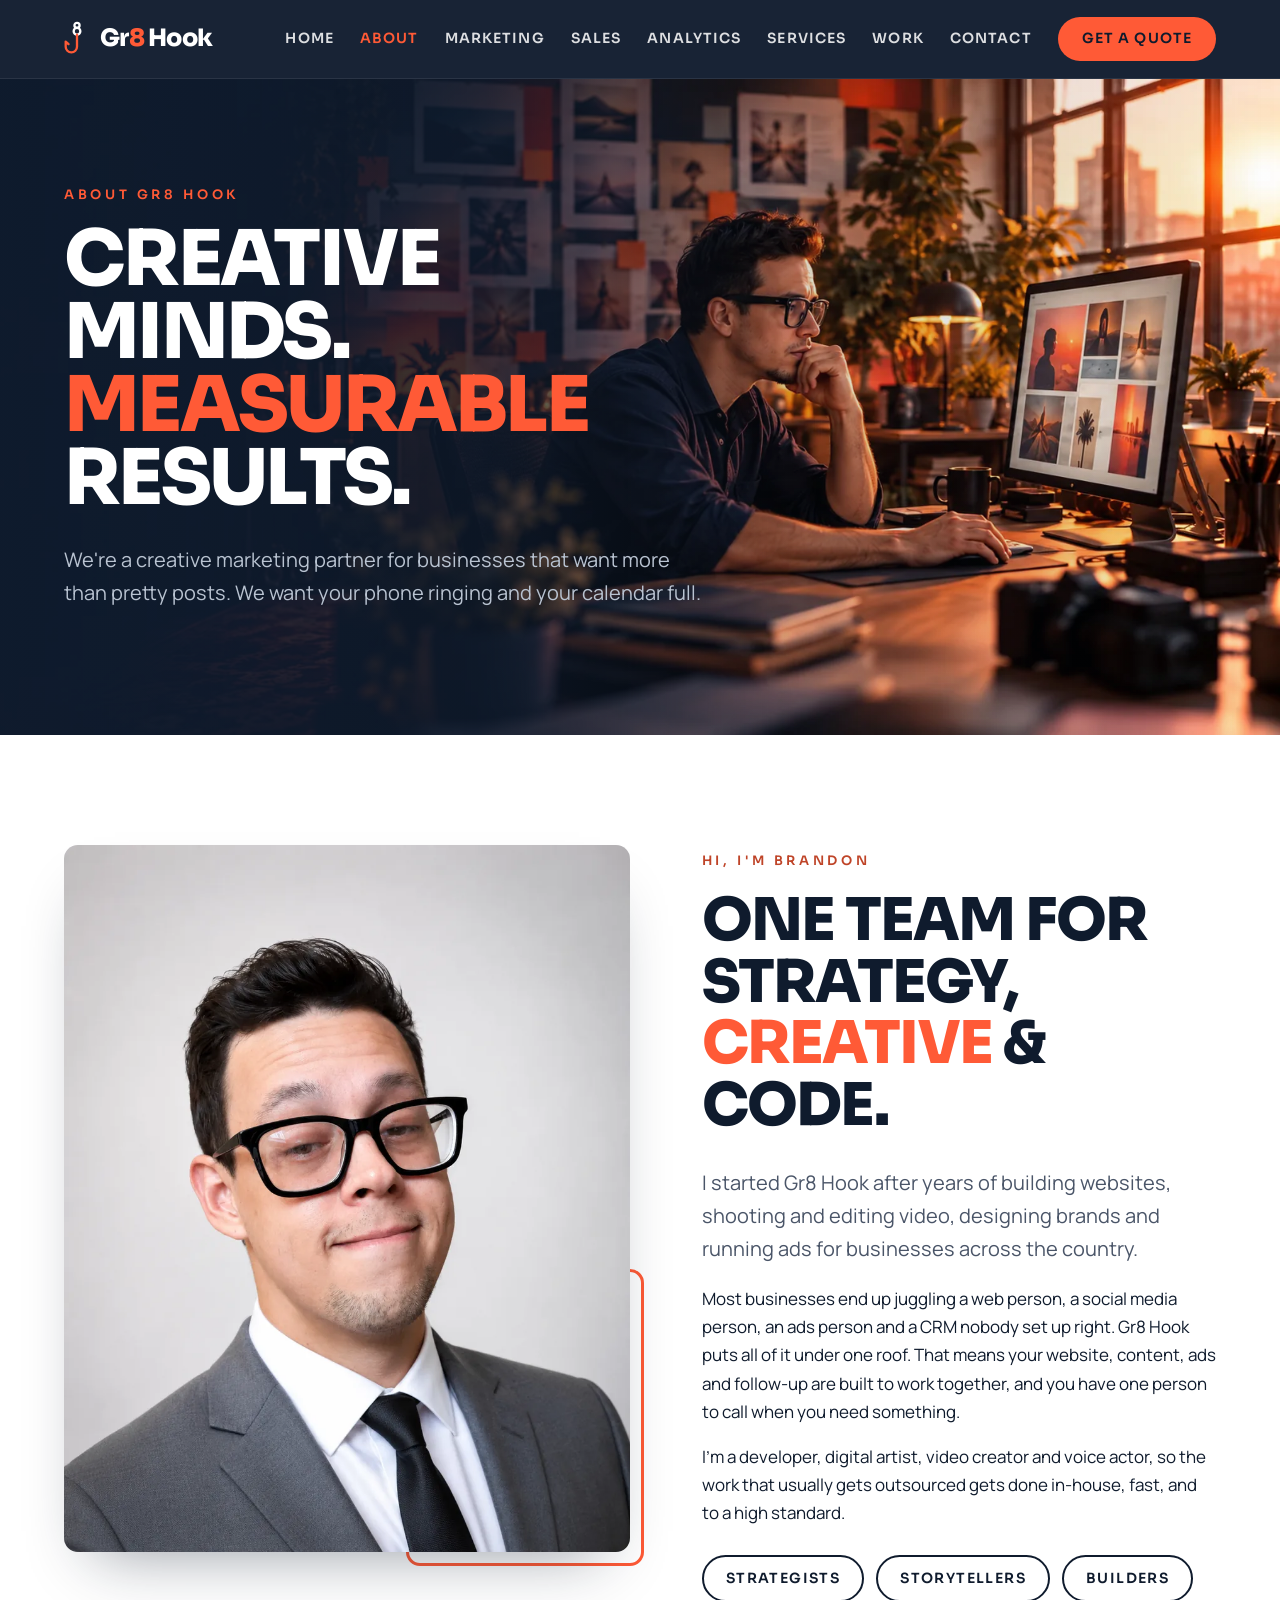
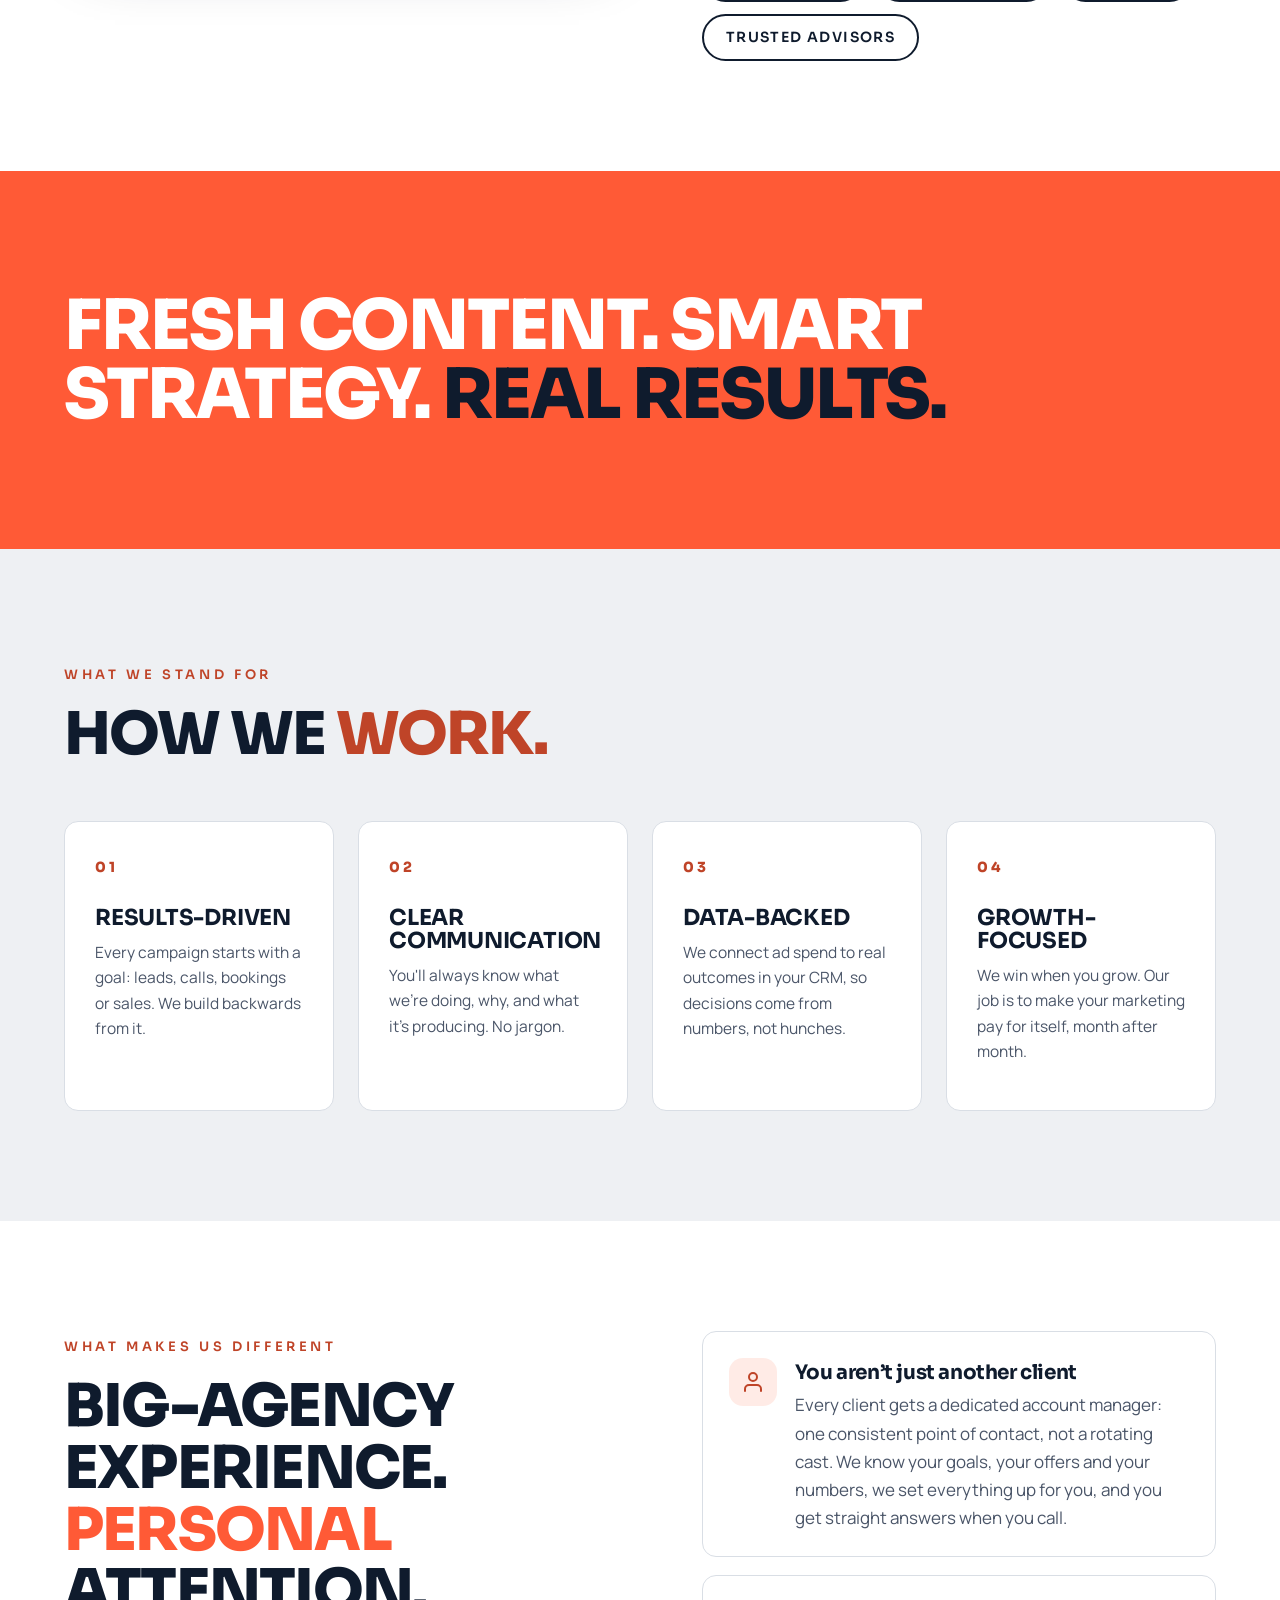
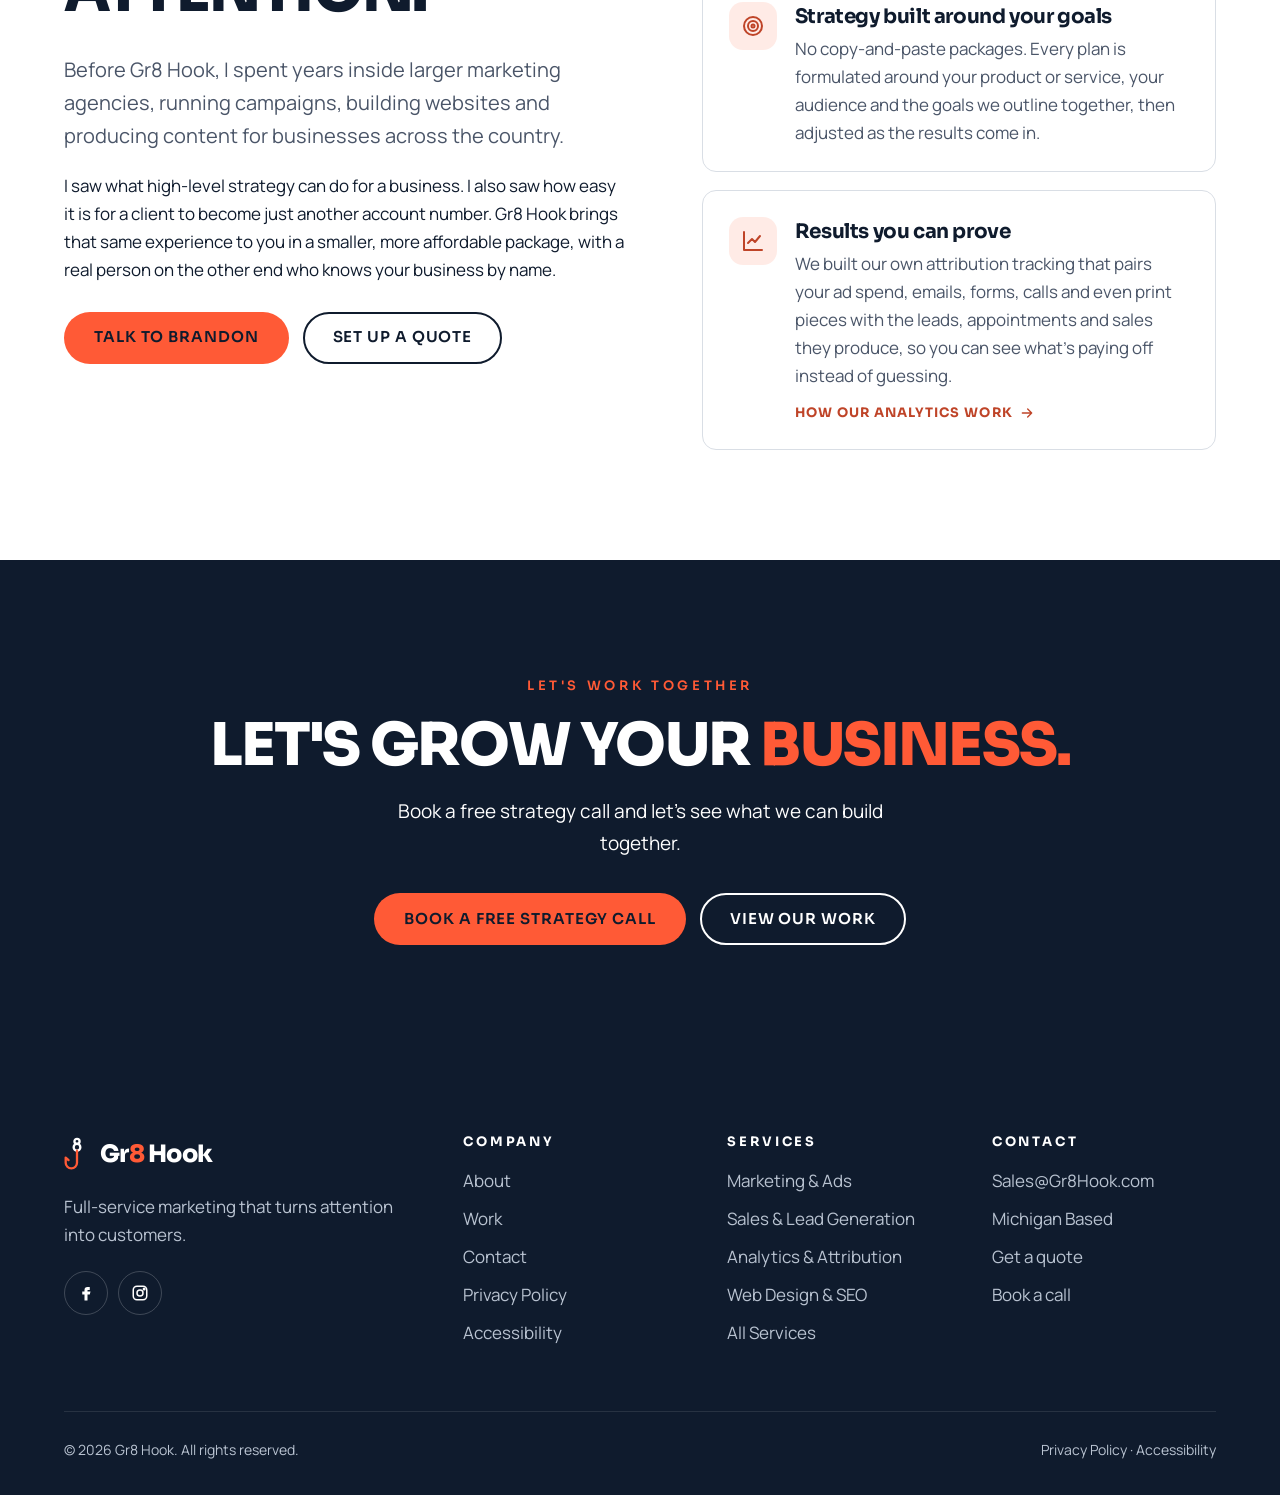
==== commit e4c2b62d: "Add Marketing, Sales and Analytics pages; quote-based site; remove pricing and dashboard pages - New" ====
--- a/about/index.html
+++ b/about/index.html
@@ -31,13 +31,16 @@
     {
       "@type": "ProfessionalService",
       "@id": "https://gr8hook.com/#organization",
-      "sameAs": ["https://www.facebook.com/gr8hook", "https://www.instagram.com/gr8hook"],
+      "sameAs": [
+        "https://www.facebook.com/gr8hook",
+        "https://www.instagram.com/gr8hook"
+      ],
       "name": "Gr8 Hook",
       "alternateName": "Gr8 Hook Marketing",
       "url": "https://gr8hook.com/",
       "logo": "https://gr8hook.com/assets/logo.png",
       "image": "https://gr8hook.com/assets/og-image.png",
-      "description": "Strategy-driven marketing agency offering paid ads, performance optimization, content creation, web design with SEO and AI search, email and SMS, CRM automation, graphic design and ad-to-sales attribution tracking.",
+      "description": "Marketing agency offering paid advertising with attribution, an outsourced sales and lead generation team, and marketing analytics across ads, email, forms, calls and print, plus content creation, web design with SEO and AI search, email and SMS, CRM automation and print design. Every client gets a dedicated account manager, and pricing is by custom quote.",
       "email": "Sales@Gr8Hook.com",
       "address": {
         "@type": "PostalAddress",
@@ -53,24 +56,44 @@
       },
       "knowsAbout": [
         "Paid Advertising",
+        "Marketing Attribution",
+        "Lead Generation",
+        "Outsourced Sales",
+        "Marketing Analytics",
+        "Print Marketing Attribution",
         "Social Media Management",
         "Content Creation",
         "Web Design & SEO",
         "Email & SMS Marketing",
         "CRM Setup & Automation",
-        "Print & Design",
-        "Easy-2-Use Tracking Platform"
+        "Print & Design"
       ],
       "hasOfferCatalog": {
         "@type": "OfferCatalog",
-        "name": "Marketing services",
+        "name": "Marketing, sales and analytics services",
         "itemListElement": [
           {
             "@type": "Offer",
             "itemOffered": {
               "@type": "Service",
-              "name": "Paid Advertising",
-              "url": "https://gr8hook.com/services/#paid-ads"
+              "name": "Marketing & Paid Advertising",
+              "url": "https://gr8hook.com/marketing/"
+            }
+          },
+          {
+            "@type": "Offer",
+            "itemOffered": {
+              "@type": "Service",
+              "name": "Sales & Lead Generation",
+              "url": "https://gr8hook.com/sales/"
+            }
+          },
+          {
+            "@type": "Offer",
+            "itemOffered": {
+              "@type": "Service",
+              "name": "Analytics & Attribution",
+              "url": "https://gr8hook.com/analytics/"
             }
           },
           {
@@ -119,14 +142,6 @@
               "@type": "Service",
               "name": "Print & Design",
               "url": "https://gr8hook.com/services/#design"
-            }
-          },
-          {
-            "@type": "Offer",
-            "itemOffered": {
-              "@type": "Service",
-              "name": "Easy-2-Use Tracking Platform",
-              "url": "https://gr8hook.com/services/#tracking"
             }
           }
         ]
@@ -199,6 +214,23 @@
 <link rel="preconnect" href="https://fonts.gstatic.com" crossorigin>
 <link href="https://fonts.googleapis.com/css2?family=Manrope:wght@400;500;700&family=Sora:wght@600;800&display=swap" rel="stylesheet">
 <link rel="stylesheet" href="../css/style.css">
+<!-- Meta Pixel Code -->
+<script>
+!function(f,b,e,v,n,t,s)
+{if(f.fbq)return;n=f.fbq=function(){n.callMethod?
+n.callMethod.apply(n,arguments):n.queue.push(arguments)};
+if(!f._fbq)f._fbq=n;n.push=n;n.loaded=!0;n.version='2.0';
+n.queue=[];t=b.createElement(e);t.async=!0;
+t.src=v;s=b.getElementsByTagName(e)[0];
+s.parentNode.insertBefore(t,s)}(window, document,'script',
+'https://connect.facebook.net/en_US/fbevents.js');
+fbq('init', '1065242523233854');
+fbq('track', 'PageView');
+</script>
+<noscript><img height="1" width="1" style="display:none"
+src="https://www.facebook.com/tr?id=1065242523233854&ev=PageView&noscript=1"
+alt="" /></noscript>
+<!-- End Meta Pixel Code -->
 </head>
 <body>
 <a class="skip-link" href="#main">Skip to main content</a>
@@ -215,12 +247,13 @@
     <nav class="nav" id="site-nav" aria-label="Main">
       <a href="../">Home</a>
       <a href="../about/" aria-current="page">About</a>
+      <a href="../marketing/">Marketing</a>
+      <a href="../sales/">Sales</a>
+      <a href="../analytics/">Analytics</a>
       <a href="../services/">Services</a>
-      <a href="../pricing/">Pricing</a>
       <a href="../work/">Work</a>
-      <a href="../dashboard/">Dashboard</a>
       <a href="../contact/">Contact</a>
-      <a class="btn btn--coral" href="../contact/#book">Book a Call</a>
+      <a class="btn btn--coral" href="../contact/#quote">Get a Quote</a>
     </nav>
   </div>
 </header>
@@ -307,7 +340,7 @@
         <p>I saw what high-level strategy can do for a business. I also saw how easy it is for a client to become just another account number. Gr8 Hook brings that same experience to you in a smaller, more affordable package, with a real person on the other end who knows your business by name.</p>
         <div class="btn-row" style="margin-top: 28px">
           <a class="btn btn--coral" href="../contact/#book">Talk to Brandon</a>
-          <a class="btn btn--ghost" href="../pricing/">See Pricing</a>
+          <a class="btn btn--ghost btn--ghost-dark" href="../contact/#quote">Set Up a Quote</a>
         </div>
       </div>
       <ul class="diff-list">
@@ -315,7 +348,7 @@
           <span class="diff-icon"><svg viewBox="0 0 24 24" fill="none" stroke="currentColor" stroke-width="2" stroke-linecap="round" stroke-linejoin="round" aria-hidden="true"><path d="M20 21v-2a4 4 0 0 0-4-4H8a4 4 0 0 0-4 4v2"/><circle cx="12" cy="7" r="4"/></svg></span>
           <div>
             <h3>You aren&rsquo;t just another client</h3>
-            <p>You work directly with me, not a rotating cast of account managers. I know your goals, your offers and your numbers, and you get straight answers when you call.</p>
+            <p>Every client gets a dedicated account manager: one consistent point of contact, not a rotating cast. We know your goals, your offers and your numbers, we set everything up for you, and you get straight answers when you call.</p>
           </div>
         </li>
         <li class="reveal">
@@ -328,9 +361,9 @@
         <li class="reveal">
           <span class="diff-icon"><svg viewBox="0 0 24 24" fill="none" stroke="currentColor" stroke-width="2" stroke-linecap="round" stroke-linejoin="round" aria-hidden="true"><path d="M3 3v18h18"/><path d="M7 14l4-4 3 3 5-6"/></svg></span>
           <div>
-            <h3>Our own attribution technology</h3>
-            <p>We built our own client dashboard that pairs your Meta and Google ad spend with the leads, appointments and sales in your CRM, so you can see which campaigns are paying off instead of guessing.</p>
-            <a class="see-ex" href="../dashboard/">See the dashboard <svg viewBox="0 0 24 24" fill="none" stroke="currentColor" stroke-width="2" stroke-linecap="round" stroke-linejoin="round" aria-hidden="true"><path d="M5 12h14M13 6l6 6-6 6"/></svg></a>
+            <h3>Results you can prove</h3>
+            <p>We built our own attribution tracking that pairs your ad spend, emails, forms, calls and even print pieces with the leads, appointments and sales they produce, so you can see what&rsquo;s paying off instead of guessing.</p>
+            <a class="see-ex" href="../analytics/">How our analytics work <svg viewBox="0 0 24 24" fill="none" stroke="currentColor" stroke-width="2" stroke-linecap="round" stroke-linejoin="round" aria-hidden="true"><path d="M5 12h14M13 6l6 6-6 6"/></svg></a>
           </div>
         </li>
       </ul>
@@ -370,8 +403,6 @@
         <ul>
           <li><a href="../about/">About</a></li>
           <li><a href="../work/">Work</a></li>
-          <li><a href="../pricing/">Pricing</a></li>
-          <li><a href="../dashboard/">Client Dashboard</a></li>
           <li><a href="../contact/">Contact</a></li>
           <li><a href="../privacy/">Privacy Policy</a></li>
           <li><a href="../accessibility/">Accessibility</a></li>
@@ -380,11 +411,11 @@
       <div>
         <h2 class="ft-h">Services</h2>
         <ul>
-          <li><a href="../services/#paid-ads">Paid Ads</a></li>
-          <li><a href="../services/#social-media">Social Media</a></li>
+          <li><a href="../marketing/">Marketing &amp; Ads</a></li>
+          <li><a href="../sales/">Sales &amp; Lead Generation</a></li>
+          <li><a href="../analytics/">Analytics &amp; Attribution</a></li>
           <li><a href="../services/#web-seo">Web Design &amp; SEO</a></li>
-          <li><a href="../services/#crm">CRM &amp; Automation</a></li>
-          <li><a href="../services/#tracking">Tracking Platform</a></li>
+          <li><a href="../services/">All Services</a></li>
         </ul>
       </div>
       <div>
@@ -392,6 +423,7 @@
         <ul>
           <li><a href="mailto:Sales@Gr8Hook.com">Sales@Gr8Hook.com</a></li>
           <li>Michigan Based</li>
+          <li><a href="../contact/#quote">Get a quote</a></li>
           <li><a href="../contact/#book">Book a call</a></li>
         </ul>
       </div>
--- a/css/style.css
+++ b/css/style.css
@@ -228,7 +228,9 @@
 .hero--img::before { display: none; }
 @media (max-width: 860px) { .hero--img { background: linear-gradient(180deg, rgba(15,27,45,.78), rgba(15,27,45,.94)), var(--banner) 72% center / cover no-repeat, var(--navy); } }
 .hero--about, .hero--work { --banner: url("../assets/img/banners/about.webp"); }
-.hero--pricing { --banner: url("../assets/img/banners/pricing.webp"); }
+.hero--analytics { --banner: url("../assets/img/banners/analytics.webp"); }
+@media (min-width: 861px) { .hero--analytics { background: linear-gradient(90deg, rgba(15,27,45,.97) 0%, rgba(15,27,45,.9) 42%, rgba(15,27,45,.35) 68%, rgba(15,27,45,0) 100%), var(--banner) right center / auto 100% no-repeat, var(--navy); } }
+.hero--marketing { --banner: url("../assets/img/hero/screens.webp"); }
 .hero--services { --banner: url("../assets/img/banners/services.webp"); }
 .work-item h3 { font-size: 24px; text-transform: uppercase; margin-bottom: 6px; }
 .work-item p { color: var(--slate); margin: 0; }
@@ -700,3 +702,68 @@
 .diff-list h3 { font-size: 20px; margin: 4px 0 8px; }
 .diff-list p { color: var(--slate); margin: 0; }
 .diff-list .see-ex { margin-top: 12px; }
+
+/* Marketing / Sales / Analytics pages */
+.card--static:hover { transform: none; box-shadow: none; border-color: var(--line); }
+.section-head-note { margin: 0; max-width: 460px; font-size: 18px; }
+.btn--ghost-dark:hover { background: var(--navy); color: var(--white); border-color: var(--navy); }
+
+.check-list--card { margin: 0; padding: 30px; background: var(--white); border: 1px solid var(--line); border-radius: var(--radius); }
+.dark .check-list li span { color: #D5DCE6; }
+.dark .check-list strong { color: var(--white); }
+
+/* Ad → sale path (illustrative) */
+.flow { margin: 0; background: var(--navy-2); border: 1px solid rgba(255,255,255,.1); border-radius: 20px; padding: 28px; box-shadow: 0 40px 80px -40px rgba(0,0,0,.6); }
+.flow ol { list-style: none; margin: 0; padding: 0; display: grid; gap: 18px; position: relative; }
+.flow ol::before { content: ""; position: absolute; left: 9px; top: 12px; bottom: 12px; width: 2px; background: rgba(255,255,255,.14); }
+.flow li { display: flex; gap: 16px; align-items: center; position: relative; }
+.flow-dot { flex: none; width: 20px; height: 20px; border-radius: 50%; background: var(--navy-3); border: 2px solid var(--coral); }
+.flow li > div { flex: 1; background: var(--navy-3); border-radius: 12px; padding: 14px 16px; }
+.flow small { display: block; font-family: var(--head); font-size: 12px; letter-spacing: .08em; text-transform: uppercase; color: #B9C3D1; }
+.flow b { font-family: var(--head); font-size: 16px; }
+.flow-win .flow-dot { background: var(--coral); }
+.flow-win > div { background: rgba(255,90,54,.16); border: 1px solid rgba(255,90,54,.45); }
+
+/* Sales: setup + commission */
+.pay-grid { display: grid; grid-template-columns: repeat(2, minmax(0, 1fr)); gap: 24px; }
+.pay { background: var(--navy-2); border: 1px solid rgba(255,255,255,.1); border-radius: var(--radius); padding: 36px 32px; }
+.pay--feature { border-color: var(--coral); }
+.pay-num { display: block; font-family: var(--head); font-weight: 800; font-size: 44px; line-height: 1; color: var(--coral); margin-bottom: 18px; }
+.pay h3 { font-size: 26px; text-transform: uppercase; }
+.pay p { margin: 0; color: #B9C3D1; }
+.pay-note { text-align: center; color: #B9C3D1; max-width: 640px; margin: 32px auto 0; }
+
+/* FAQ */
+.faq { display: grid; grid-template-columns: 1fr 1.6fr; gap: 64px; align-items: start; }
+.faq-list { border-top: 1px solid var(--line); }
+.faq-item { border-bottom: 1px solid var(--line); }
+.faq-item summary { cursor: pointer; list-style: none; display: flex; justify-content: space-between; gap: 20px; align-items: center; padding: 22px 0; font-family: var(--head); font-weight: 600; font-size: 19px; }
+.faq-item summary::-webkit-details-marker { display: none; }
+.faq-item summary::after { content: "+"; flex: none; font-size: 28px; line-height: 1; color: var(--coral-ink); transition: transform .2s; }
+.faq-item[open] summary::after { transform: rotate(45deg); }
+.faq-item summary:focus-visible { outline: 3px solid var(--coral); outline-offset: 4px; }
+.faq-item p { margin: 0 0 22px; color: var(--slate); max-width: 680px; }
+
+/* Home: done-for-you setup card */
+.setup-card { margin: 0; background: var(--navy-2); border: 1px solid rgba(255,255,255,.1); border-radius: 20px; padding: 26px; box-shadow: 0 40px 80px -40px rgba(0,0,0,.6); }
+.setup-head { display: flex; align-items: center; gap: 14px; margin-bottom: 18px; }
+.setup-avatar { flex: none; width: 46px; height: 46px; border-radius: 50%; background: var(--coral-ink); color: var(--white); display: flex; align-items: center; justify-content: center; font-family: var(--head); font-weight: 800; }
+.setup-head b { display: block; font-family: var(--head); font-size: 16px; }
+.setup-head small { color: #B9C3D1; font-size: 13px; }
+.setup-list { list-style: none; margin: 0; padding: 0; display: grid; gap: 10px; }
+.setup-list li { display: flex; align-items: center; gap: 12px; background: var(--navy-3); border-radius: 12px; padding: 12px 14px; font-size: 15px; }
+.setup-list svg { flex: none; width: 20px; height: 20px; color: #7BE0A8; }
+.setup-list .is-next svg { color: var(--coral); }
+
+@media (max-width: 960px) {
+  .faq { grid-template-columns: 1fr; gap: 24px; }
+}
+@media (max-width: 620px) {
+  .pay-grid { grid-template-columns: 1fr; }
+  .check-list--card { padding: 22px; }
+  .flow { padding: 20px; }
+}
+.card--core:hover { transform: none; }
+.core-links { margin-top: auto; display: flex; flex-wrap: wrap; align-items: center; justify-content: space-between; gap: 14px; padding-top: 10px; }
+.core-links .card-link { margin-top: 0; }
+.core-links .card-link:hover svg { transform: translateX(4px); }
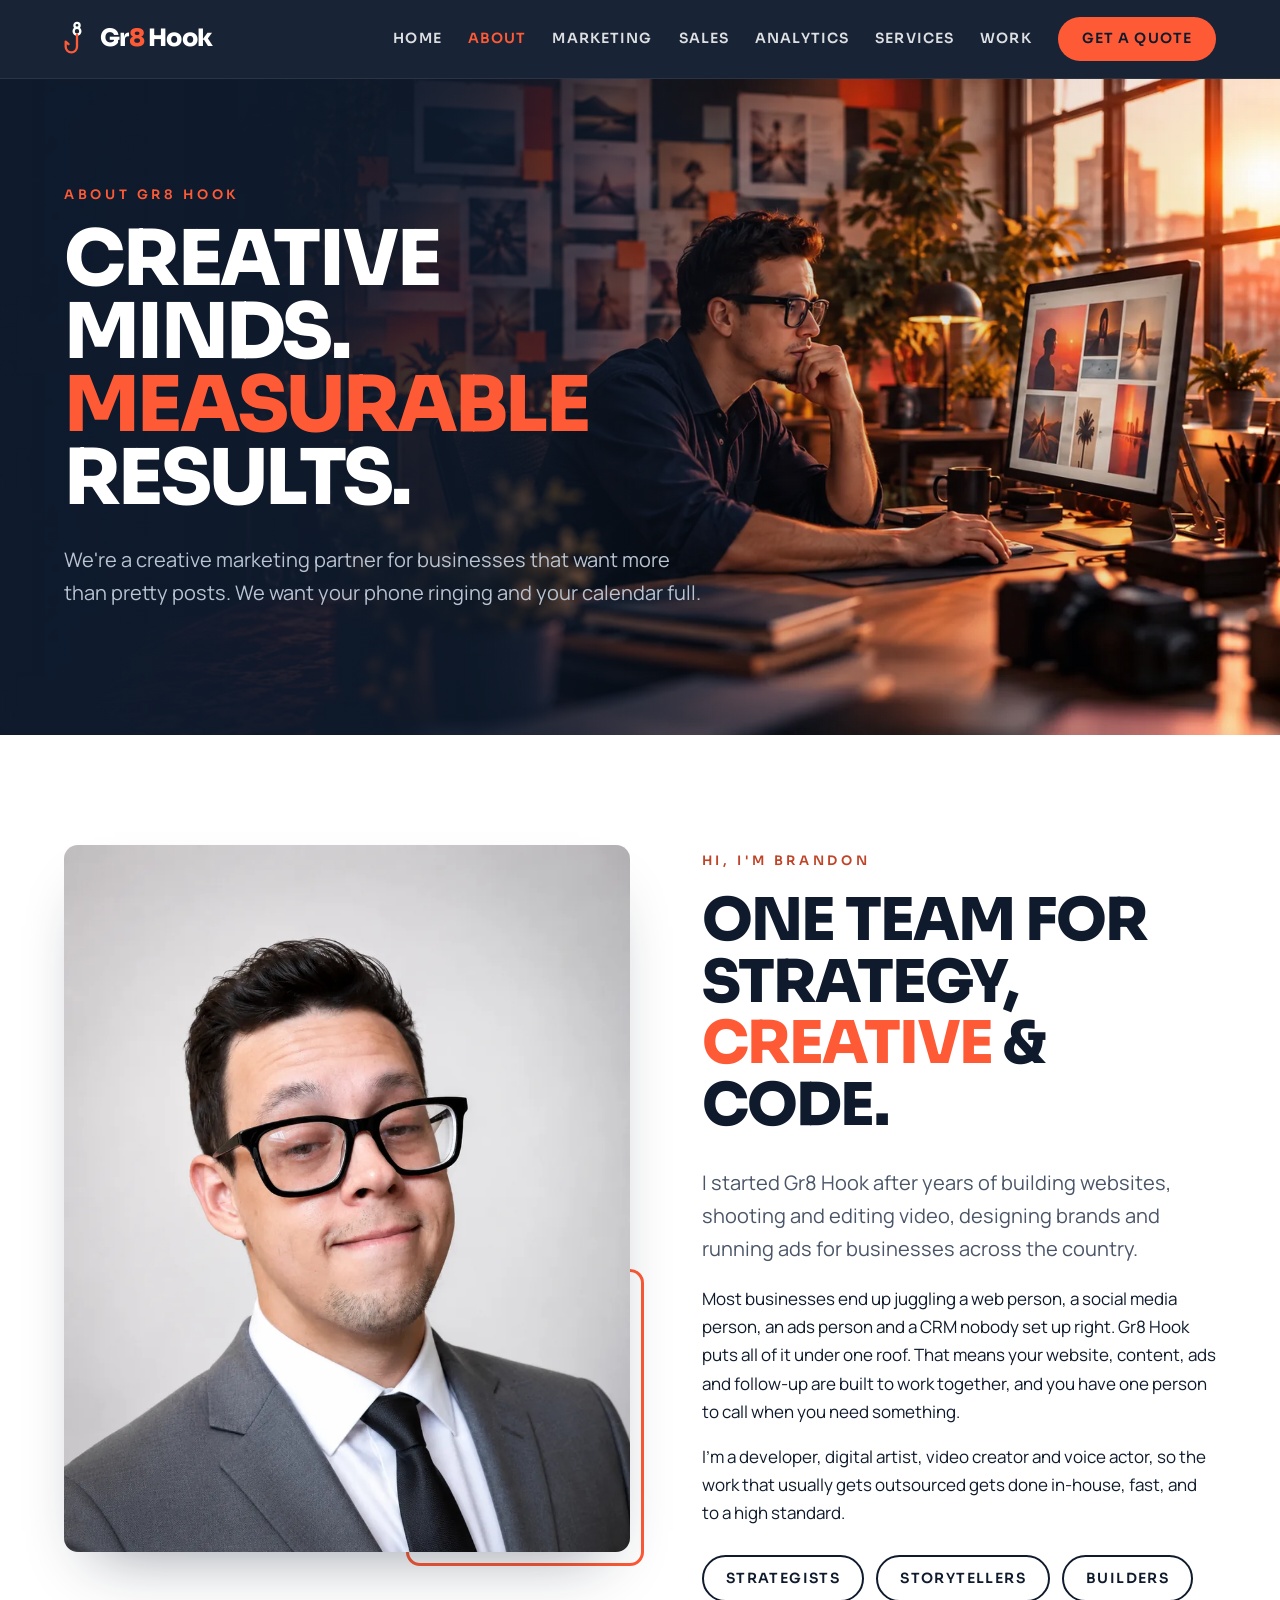
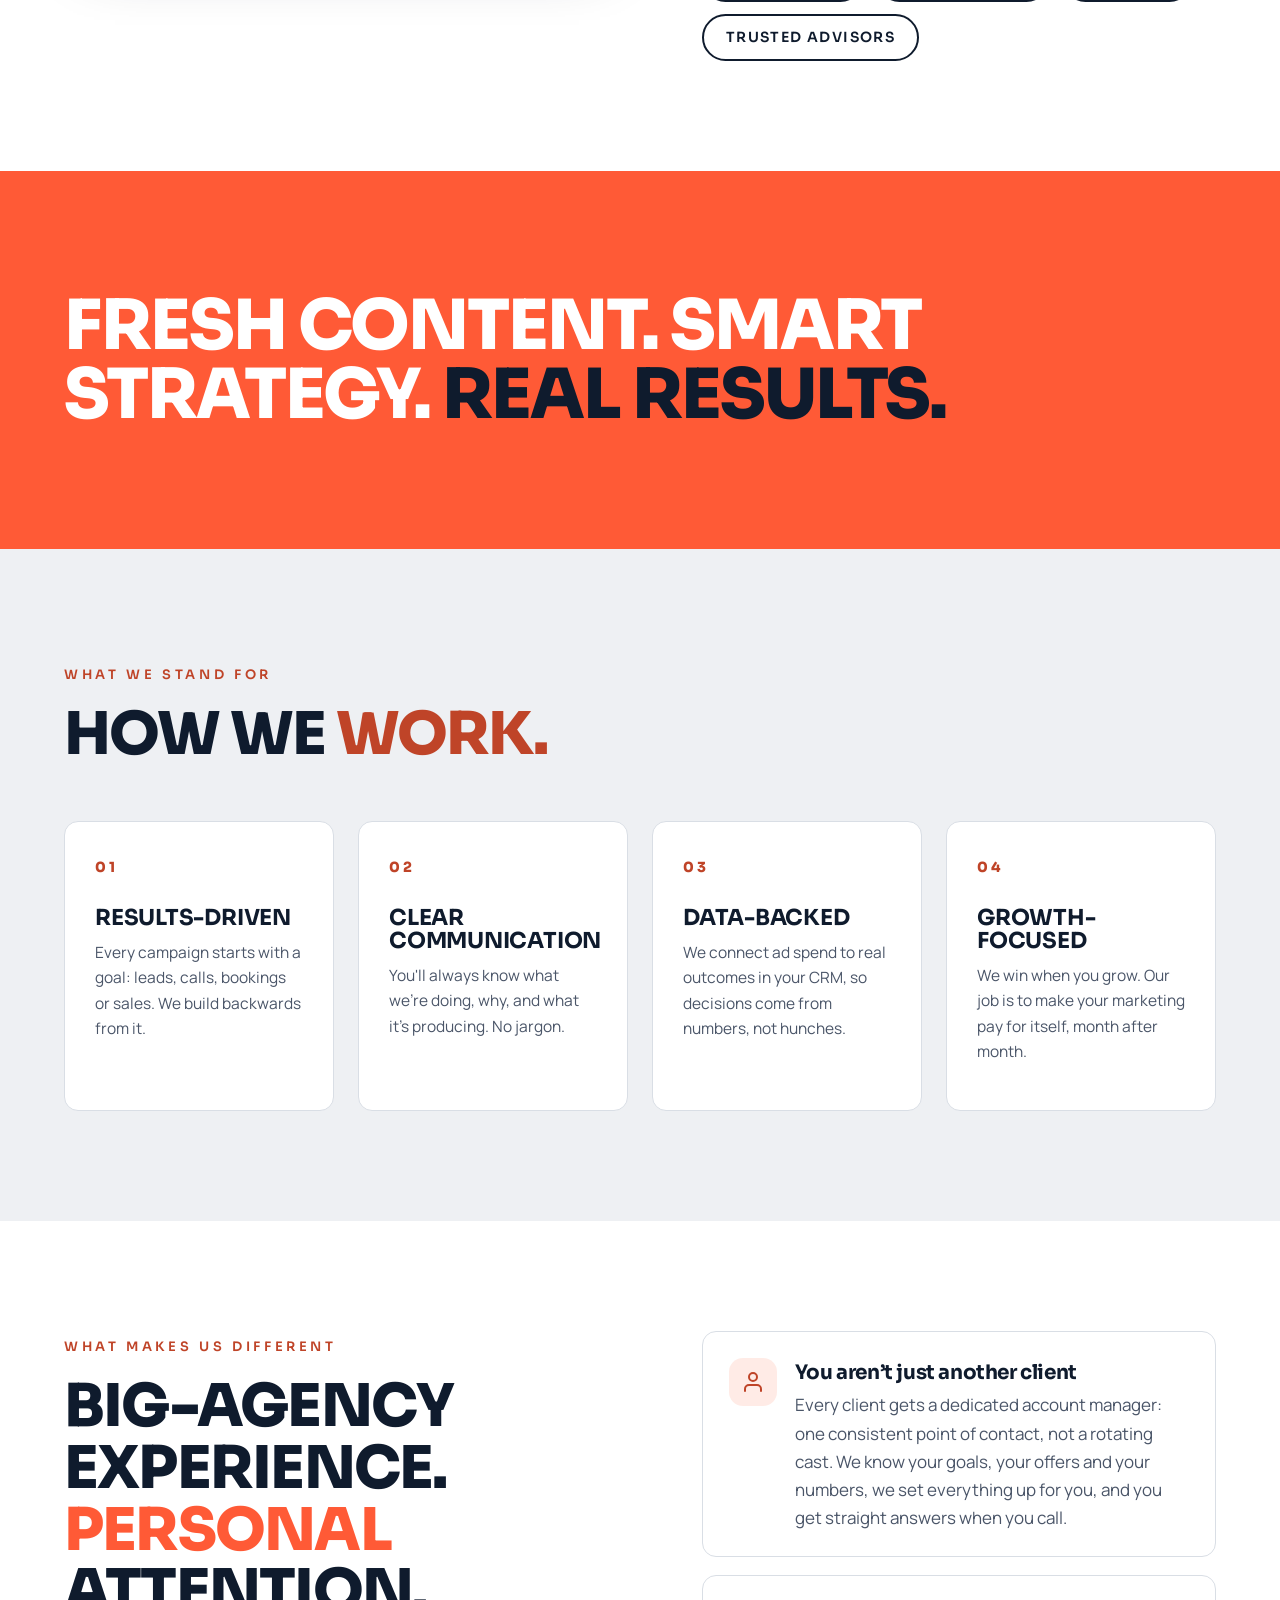
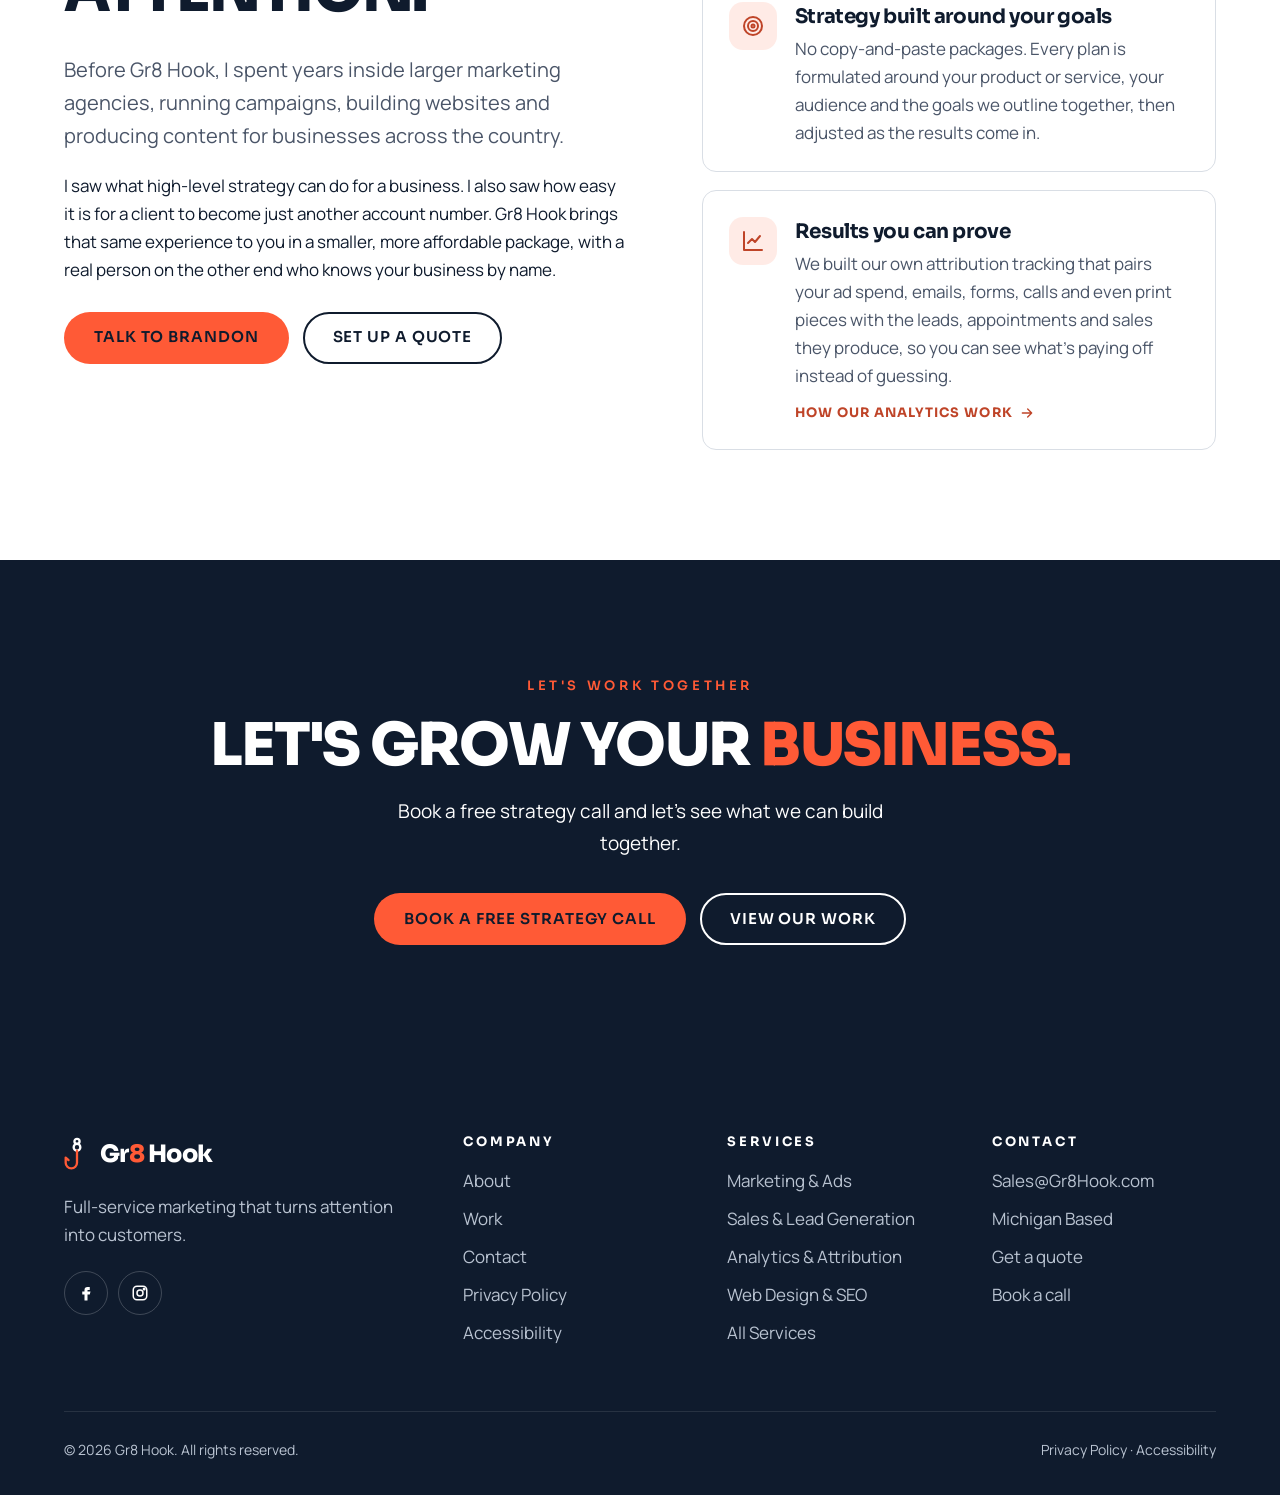
==== commit a1c2fa97: "Header: drop Contact link (Get a Quote goes to the same page) Co-Authored-By: Claude Opus 5.5 <norep" ====
--- a/about/index.html
+++ b/about/index.html
@@ -252,7 +252,6 @@
       <a href="../analytics/">Analytics</a>
       <a href="../services/">Services</a>
       <a href="../work/">Work</a>
-      <a href="../contact/">Contact</a>
       <a class="btn btn--coral" href="../contact/#quote">Get a Quote</a>
     </nav>
   </div>
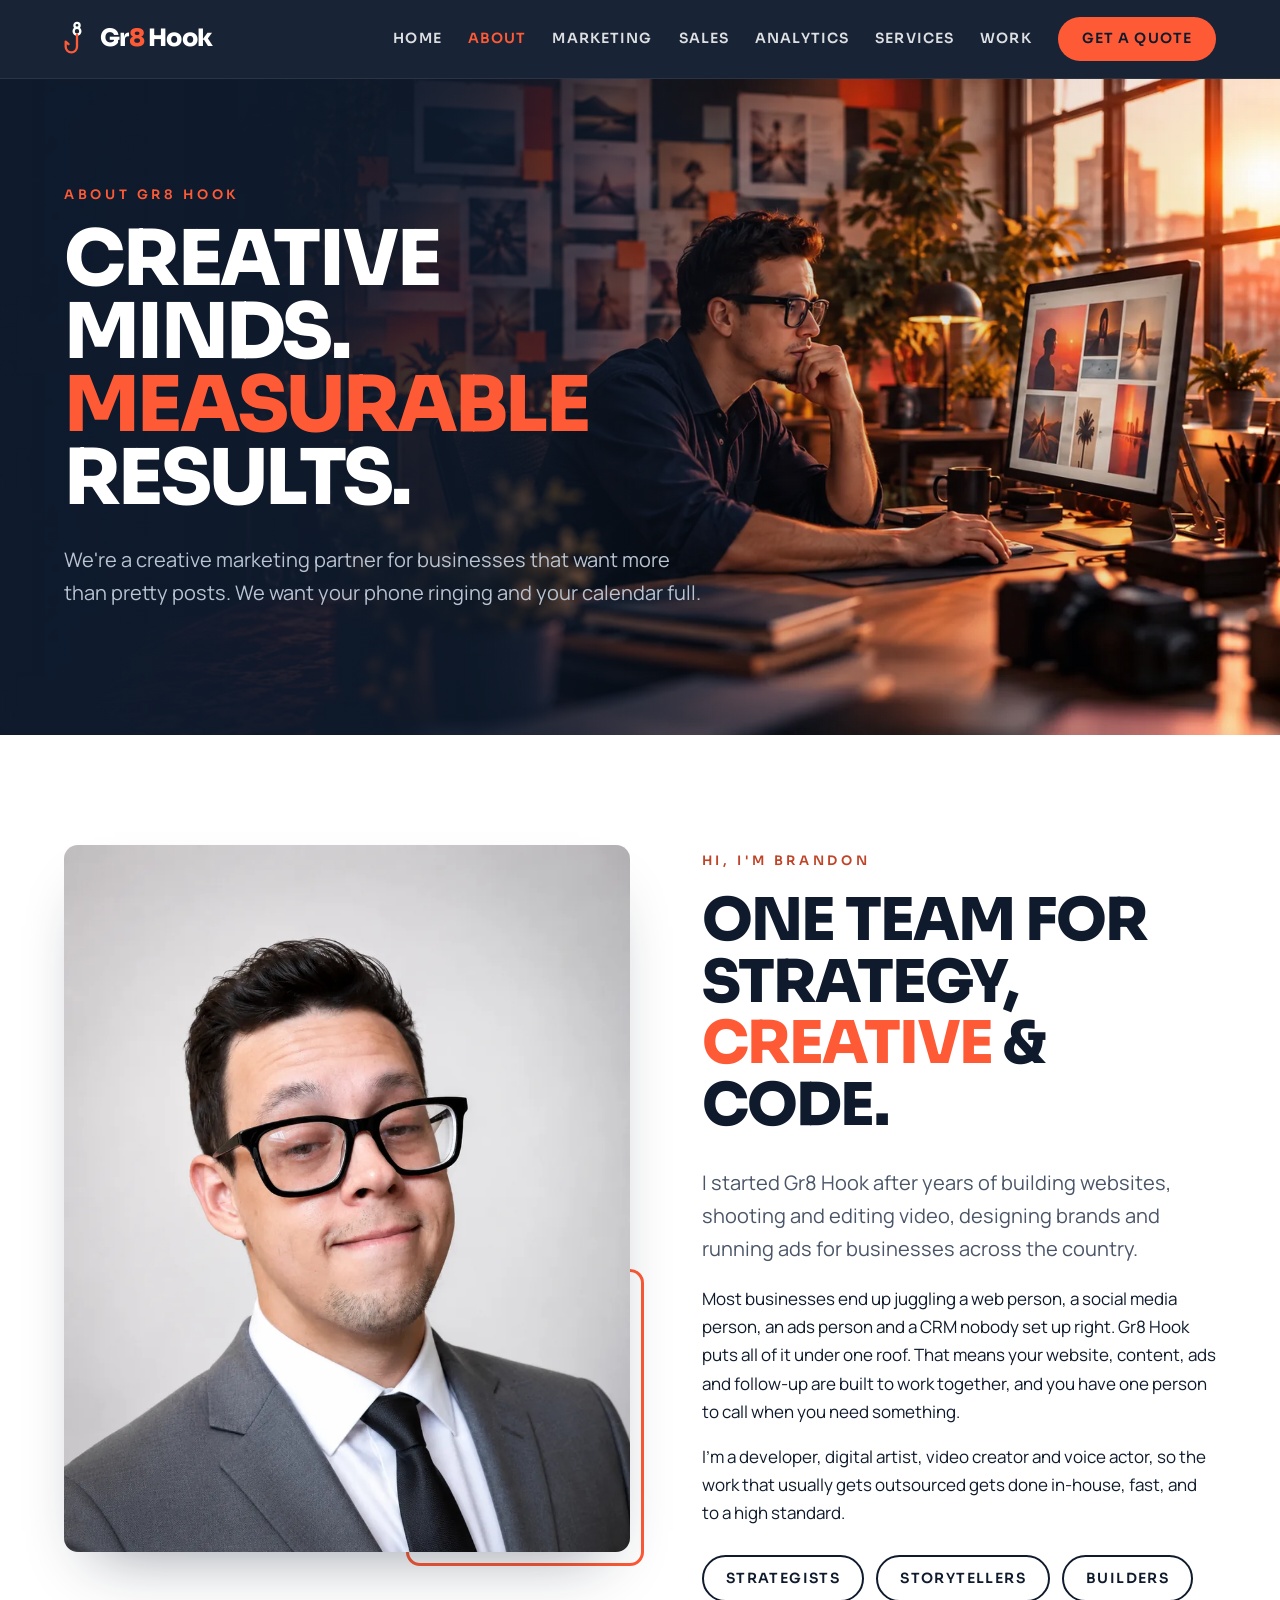
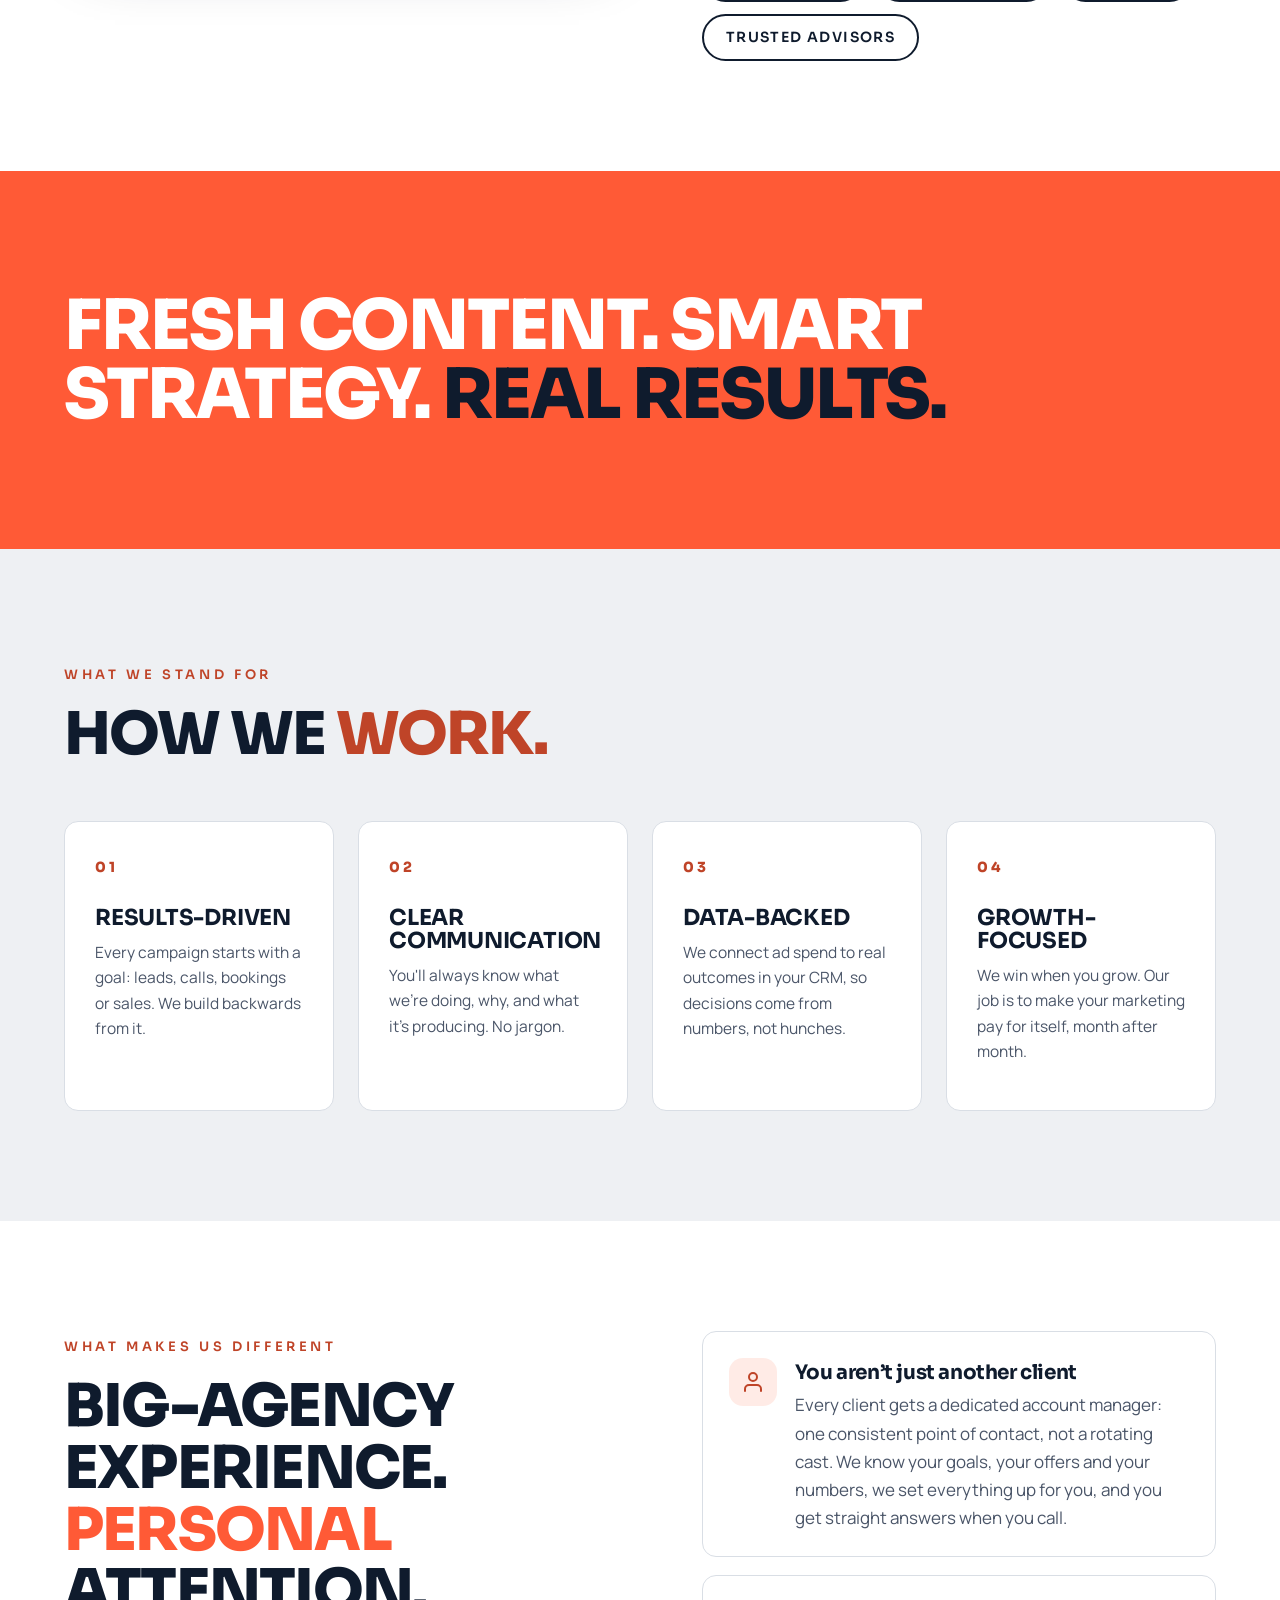
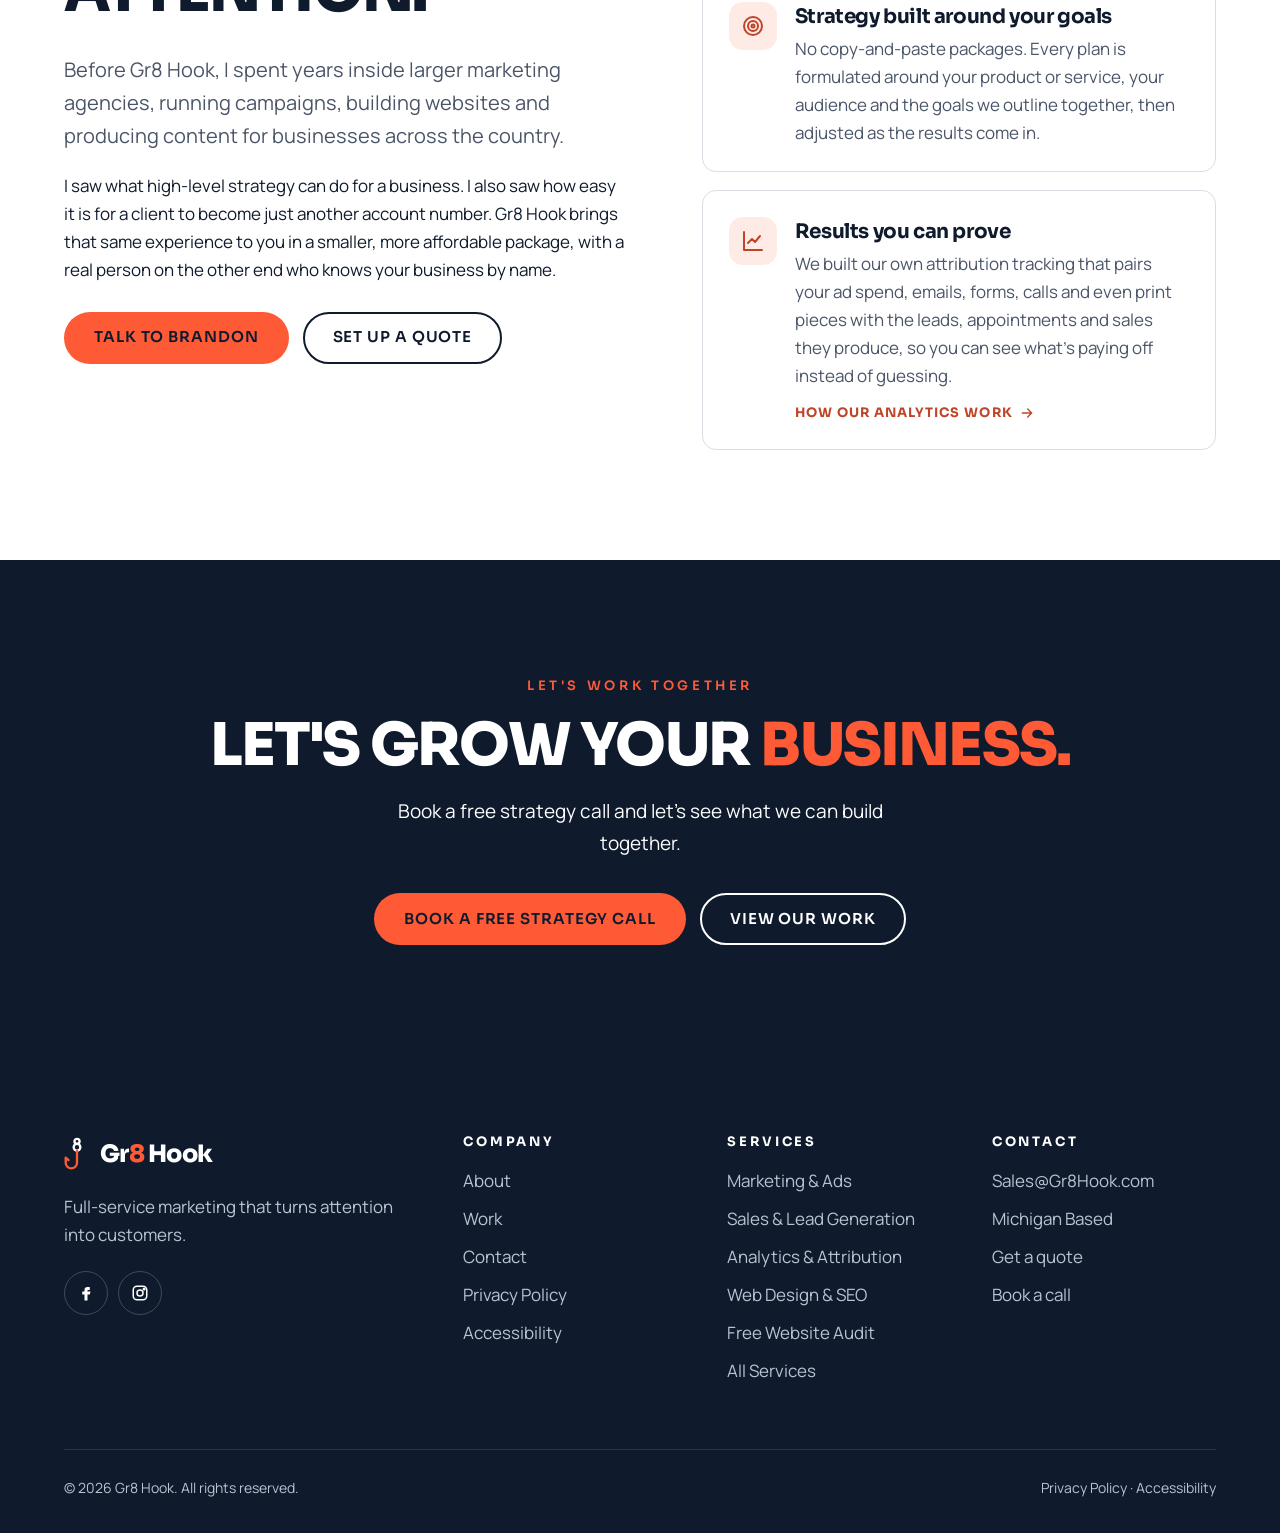
==== commit b2229314: "Add free website audit tool at /audit Co-Authored-By: Claude Opus 5.5 <noreply@anthropic.com> Claude" ====
--- a/about/index.html
+++ b/about/index.html
@@ -414,6 +414,7 @@
           <li><a href="../sales/">Sales &amp; Lead Generation</a></li>
           <li><a href="../analytics/">Analytics &amp; Attribution</a></li>
           <li><a href="../services/#web-seo">Web Design &amp; SEO</a></li>
+          <li><a href="../audit/">Free Website Audit</a></li>
           <li><a href="../services/">All Services</a></li>
         </ul>
       </div>
--- a/css/style.css
+++ b/css/style.css
@@ -767,3 +767,87 @@
 .core-links { margin-top: auto; display: flex; flex-wrap: wrap; align-items: center; justify-content: space-between; gap: 14px; padding-top: 10px; }
 .core-links .card-link { margin-top: 0; }
 .core-links .card-link:hover svg { transform: translateX(4px); }
+
+/* Free website audit */
+.audit-hero .display { max-width: 900px; }
+.audit-form { display: flex; gap: 12px; max-width: 760px; flex-wrap: wrap; }
+.audit-form input { flex: 1 1 320px; min-width: 0; min-height: 58px; padding: 0 22px; border-radius: 999px; border: 1.5px solid rgba(255,255,255,.3); background: var(--navy-2); color: var(--white); font: inherit; font-size: 18px; }
+.audit-form input::placeholder { color: #8FA0B6; }
+.audit-form input:focus { outline: none; border-color: var(--coral); box-shadow: 0 0 0 3px rgba(255,90,54,.3); }
+.audit-form input[aria-invalid="true"] { border-color: #FF8A73; }
+.audit-form .btn { min-height: 58px; }
+.audit-form .btn:disabled { opacity: .6; cursor: progress; }
+.audit-help { margin: 14px 0 0; font-size: 14px; color: #B9C3D1; }
+.audit-error { margin: 12px 0 0; font-weight: 700; color: #FFB4A3; }
+.audit-results { scroll-margin-top: 80px; }
+.audit-results:focus { outline: none; }
+.audit-progress { display: flex; align-items: center; gap: 18px; background: var(--white); border: 1px solid var(--line); border-radius: var(--radius); padding: 22px 26px; margin-bottom: 24px; }
+.audit-progress-title { margin: 0; font-family: var(--head); font-weight: 700; }
+.audit-progress-step { margin: 0; color: var(--slate); }
+.audit-spinner { flex: none; width: 34px; height: 34px; border-radius: 50%; border: 4px solid var(--line); border-top-color: var(--coral); animation: spin 1s linear infinite; }
+@keyframes spin { to { transform: rotate(360deg); } }
+@media (prefers-reduced-motion: reduce) { .audit-spinner { animation-duration: 3s; } }
+.audit-report { background: var(--navy); color: var(--white); border-radius: 22px; padding: 36px; transition: opacity .3s; }
+.audit-report.is-loading { opacity: .35; }
+.audit-head { display: flex; justify-content: space-between; align-items: start; gap: 20px; flex-wrap: wrap; margin-bottom: 28px; }
+.audit-head .h2 { font-size: clamp(28px, 3.4vw, 42px); margin: 0 0 6px; }
+.audit-site { margin: 0; color: #B9C3D1; display: flex; align-items: center; gap: 10px; flex-wrap: wrap; overflow-wrap: anywhere; }
+.audit-badge { border: 1px solid rgba(255,255,255,.3); border-radius: 999px; padding: 3px 12px; font-size: 13px; color: var(--white); }
+.audit-toggle { display: inline-flex; border: 1px solid rgba(255,255,255,.2); border-radius: 999px; padding: 4px; }
+.audit-toggle button { min-height: 40px; padding: 0 18px; border: 0; border-radius: 999px; background: transparent; color: #D5DCE6; font-family: var(--head); font-weight: 600; font-size: 14px; cursor: pointer; }
+.audit-toggle button[aria-pressed="true"] { background: var(--white); color: var(--navy); }
+.audit-toggle button:focus-visible { outline: 3px solid var(--coral); outline-offset: 2px; }
+.gauges { display: grid; grid-template-columns: repeat(4, minmax(0, 1fr)); gap: 16px; }
+.gauge { position: relative; display: flex; flex-direction: column; align-items: center; text-align: center; padding: 18px 10px; background: var(--navy-2); border-radius: var(--radius); }
+.gauge svg { width: 120px; height: 120px; transform: rotate(135deg); }
+.gauge circle { fill: none; stroke-width: 9; stroke-linecap: round; }
+.g-track { stroke: rgba(255,255,255,.1); }
+.g-fill { transition: stroke-dasharray .9s ease; }
+.gauge b { position: absolute; top: 56px; left: 0; right: 0; font-family: var(--head); font-size: 34px; line-height: 1; }
+.g-label { font-family: var(--head); font-weight: 600; margin-top: -10px; }
+.g-rating { font-size: 13px; color: #B9C3D1; }
+.gauge--good .g-fill { stroke: #4CC38A; } .gauge--good .g-rating { color: #7BE0A8; }
+.gauge--ok .g-fill { stroke: #F5B841; } .gauge--ok .g-rating { color: #F7C866; }
+.gauge--poor .g-fill { stroke: #FF6B5B; } .gauge--poor .g-rating { color: #FF9A8D; }
+.audit-empty { grid-column: 1 / -1; margin: 0; padding: 20px; background: var(--navy-2); border-radius: var(--radius); color: #D5DCE6; }
+.audit-metrics { list-style: none; padding: 0; margin: 16px 0 0; display: grid; grid-template-columns: repeat(4, minmax(0, 1fr)); gap: 12px; }
+.audit-metrics:empty { display: none; }
+.metric { background: var(--navy-2); border-radius: 12px; padding: 14px 16px; border-left: 4px solid #8FA0B6; }
+.metric span { display: block; font-size: 13px; color: #B9C3D1; }
+.metric b { font-family: var(--head); font-size: 22px; }
+.metric--pass { border-left-color: #4CC38A; } .metric--warn { border-left-color: #F5B841; } .metric--fail { border-left-color: #FF6B5B; }
+.audit-groups { display: grid; grid-template-columns: repeat(2, minmax(0, 1fr)); gap: 18px 36px; margin-top: 34px; }
+.audit-group h3 { display: flex; justify-content: space-between; align-items: baseline; gap: 12px; font-size: 18px; text-transform: uppercase; padding-bottom: 10px; border-bottom: 1px solid rgba(255,255,255,.12); }
+.audit-count { font-family: var(--body); font-size: 13px; font-weight: 600; text-transform: none; letter-spacing: 0; color: #B9C3D1; }
+.audit-group ul { list-style: none; margin: 0; padding: 0; }
+.finding { display: flex; gap: 12px; padding: 12px 0; }
+.finding-icon { flex: none; display: flex; }
+.finding-icon svg { width: 22px; height: 22px; margin-top: 2px; }
+.finding h4 { margin: 0 0 2px; font-size: 16px; letter-spacing: 0; line-height: 1.35; }
+.finding p { margin: 0; font-size: 14.5px; color: #B9C3D1; }
+.finding--pass .finding-icon { color: #7BE0A8; } .finding--warn .finding-icon { color: #F7C866; }
+.finding--fail .finding-icon { color: #FF9A8D; } .finding--info .finding-icon { color: #9DB8FF; }
+.audit-notes { margin: 24px 0 0; font-size: 13px; color: #8FA0B6; }
+.audit-notes:empty { display: none; }
+.audit-lead { display: grid; grid-template-columns: 1fr 1.1fr; gap: 48px; align-items: center; margin-top: 56px; }
+.audit-what { display: grid; grid-template-columns: repeat(4, minmax(0, 1fr)); gap: 24px; }
+.audit-what > div { padding: 26px; background: var(--navy-2); border-radius: var(--radius); border: 1px solid rgba(255,255,255,.08); }
+.audit-what h3 { font-size: 20px; text-transform: uppercase; }
+.audit-what p { margin: 0; color: #B9C3D1; font-size: 15.5px; }
+.audit-fine { margin: 28px 0 0; color: #B9C3D1; font-size: 15px; max-width: 760px; }
+@media (max-width: 960px) {
+  .gauges, .audit-metrics, .audit-what { grid-template-columns: repeat(2, minmax(0, 1fr)); }
+  .audit-groups, .audit-lead { grid-template-columns: 1fr; }
+}
+@media (max-width: 620px) {
+  .audit-report { padding: 22px 16px; }
+  .gauge svg { width: 96px; height: 96px; }
+  .gauge b { top: 46px; font-size: 28px; }
+  .audit-form .btn { width: 100%; justify-content: center; }
+  .audit-what { grid-template-columns: 1fr; }
+}
+.audit-progress[hidden], .audit-lead[hidden] { display: none; }
+.audit-band { background: var(--navy); color: var(--white); border-top: 1px solid rgba(255,255,255,.08); }
+.audit-band-inner { display: flex; align-items: center; justify-content: space-between; gap: 32px; flex-wrap: wrap; }
+.audit-band .h2 { font-size: clamp(28px, 3.4vw, 44px); margin-bottom: 10px; }
+.audit-band .lead { color: #B9C3D1; margin: 0; font-size: 18px; }
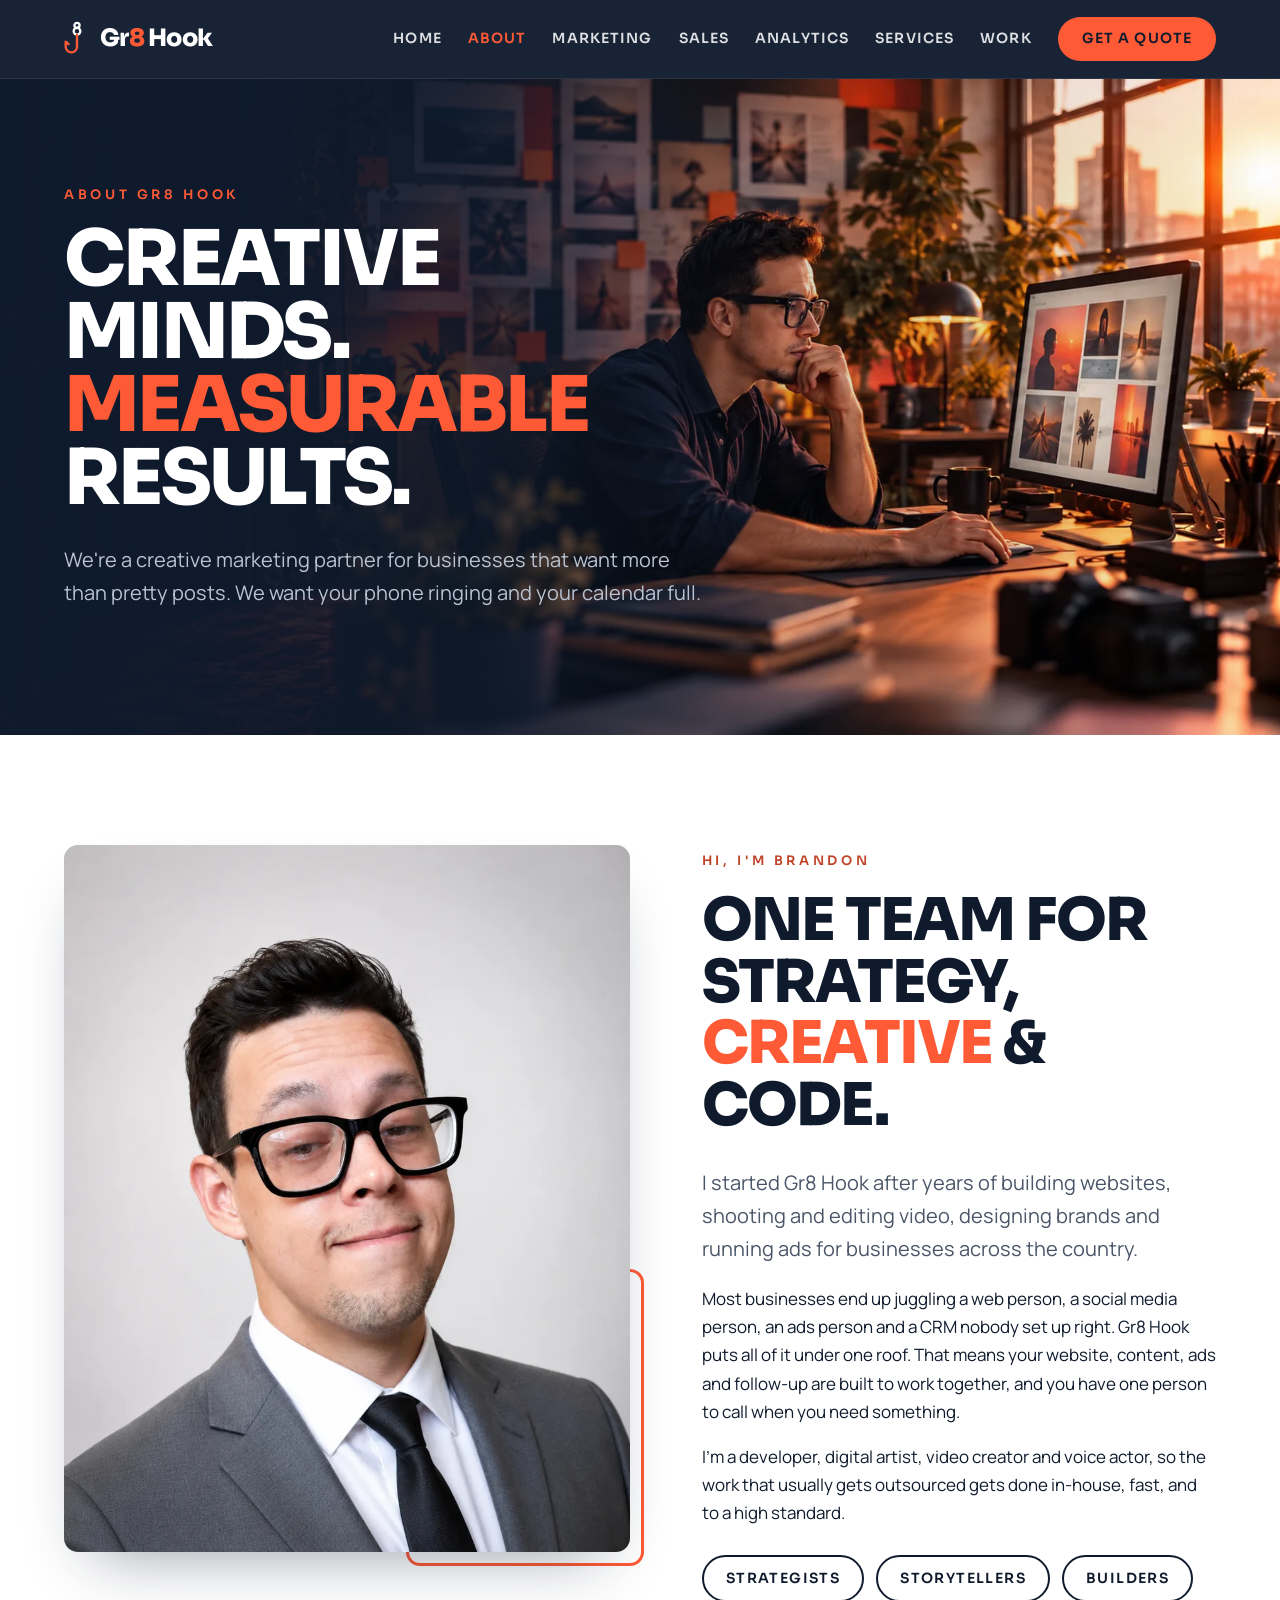
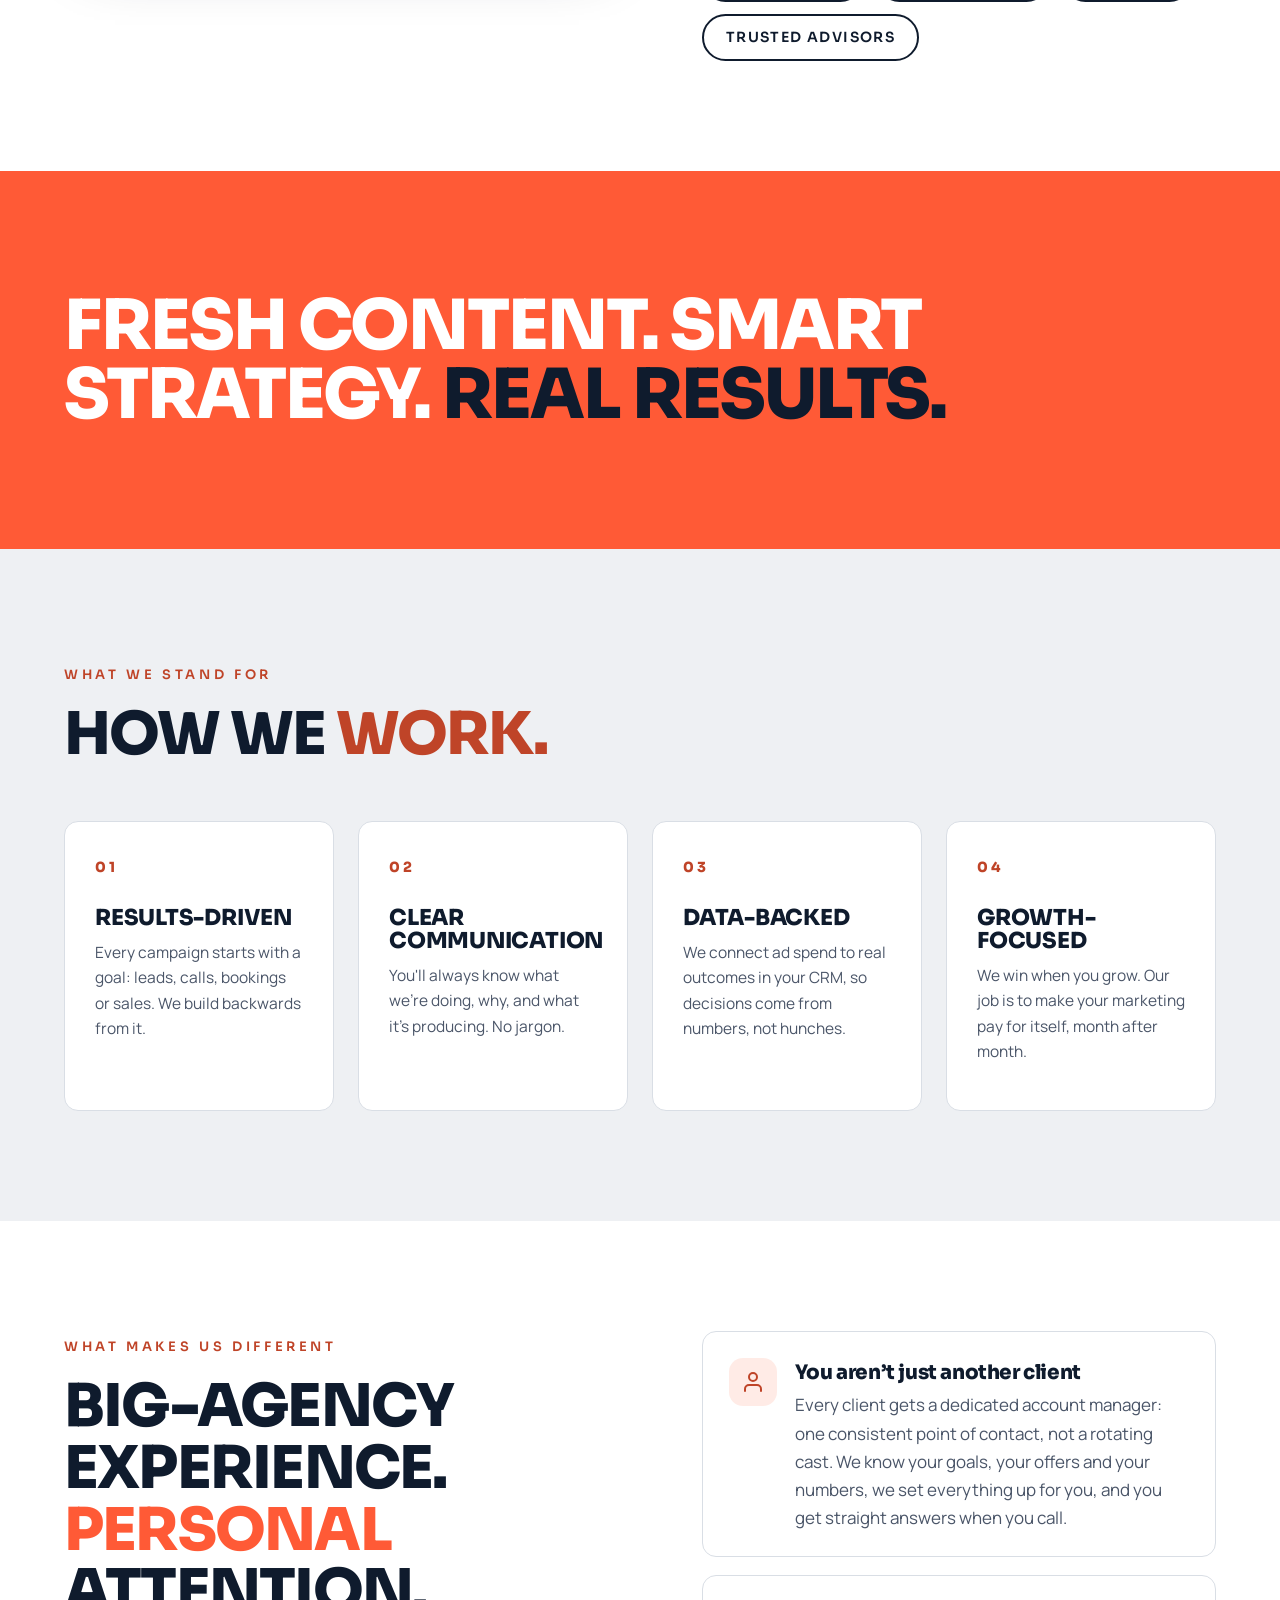
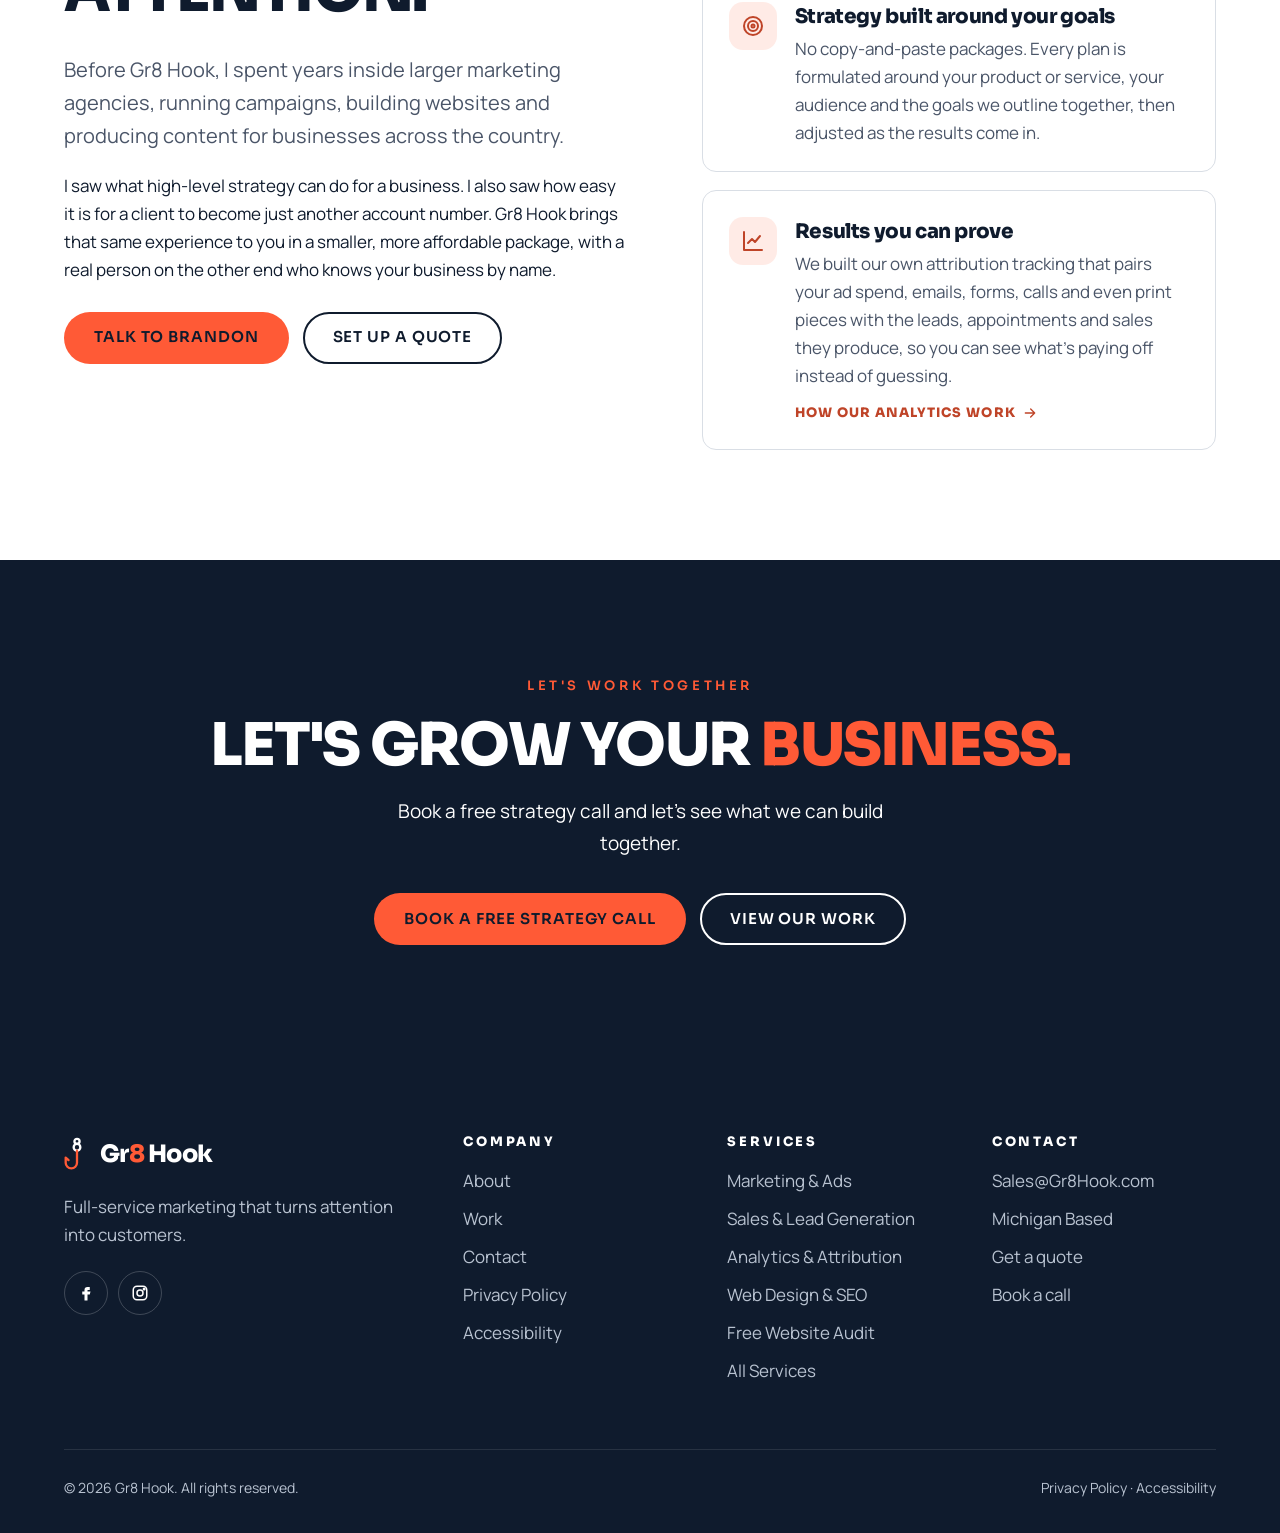
==== commit 1ee00972: "Speed: self-hosted fonts, responsive hero images, cache headers, minified CSS with versioned assets " ====
--- a/about/index.html
+++ b/about/index.html
@@ -210,10 +210,9 @@
 <link rel="icon" href="../favicon.ico" sizes="any">
 <link rel="icon" href="../assets/favicon.svg" type="image/svg+xml">
 <link rel="icon" href="../assets/favicon-32.png" type="image/png" sizes="32x32">
-<link rel="preconnect" href="https://fonts.googleapis.com">
-<link rel="preconnect" href="https://fonts.gstatic.com" crossorigin>
-<link href="https://fonts.googleapis.com/css2?family=Manrope:wght@400;500;700&family=Sora:wght@600;800&display=swap" rel="stylesheet">
-<link rel="stylesheet" href="../css/style.css">
+<link rel="preload" href="../assets/fonts/sora-latin-800-normal.woff2" as="font" type="font/woff2" crossorigin>
+<link rel="preload" href="../assets/fonts/manrope-latin-400-normal.woff2" as="font" type="font/woff2" crossorigin>
+<link rel="stylesheet" href="../css/style.min.css?v=b3ab2fcdf2">
 <!-- Meta Pixel Code -->
 <script>
 !function(f,b,e,v,n,t,s)
@@ -435,7 +434,7 @@
   </div>
 </footer>
 
-<script src="../js/main.js"></script>
+<script src="../js/main.js?v=905780f7b3"></script>
 </body>
 </html>
 
--- a/css/style.min.css
+++ b/css/style.min.css
@@ -0,0 +1 @@
+@font-face{font-family: "Manrope";font-style: normal;font-weight: 400;font-display: swap;src: url("../assets/fonts/manrope-latin-400-normal.woff2") format("woff2")}@font-face{font-family: "Manrope";font-style: normal;font-weight: 500;font-display: swap;src: url("../assets/fonts/manrope-latin-500-normal.woff2") format("woff2")}@font-face{font-family: "Manrope";font-style: normal;font-weight: 700;font-display: swap;src: url("../assets/fonts/manrope-latin-700-normal.woff2") format("woff2")}@font-face{font-family: "Sora";font-style: normal;font-weight: 600;font-display: swap;src: url("../assets/fonts/sora-latin-600-normal.woff2") format("woff2")}@font-face{font-family: "Sora";font-style: normal;font-weight: 800;font-display: swap;src: url("../assets/fonts/sora-latin-800-normal.woff2") format("woff2")}:root{--navy: #0F1B2D;--navy-2: #16263D;--navy-3: #1F3350;--coral: #FF5A36;--coral-dark: #E2431F;--ink: #0F1B2D;--slate: #4A5568;--mist: #EEF0F3;--line: #D9DEE5;--white: #FFFFFF;--radius: 14px;--max: 1200px;--head: "Sora",system-ui,sans-serif;--body: "Manrope",system-ui,sans-serif}*,*::before,*::after{box-sizing: border-box}html{scroll-behavior: smooth}body{margin: 0;font-family: var(--body);font-size: 17px;line-height: 1.65;color: var(--ink);background: var(--white);-webkit-font-smoothing: antialiased}img,svg{display: block;max-width: 100%}a{color: inherit}h1,h2,h3,h4{font-family: var(--head);line-height: 1.05;margin: 0 0 .5em;letter-spacing: -.02em}p{margin: 0 0 1em}.container{width: 100%;max-width: var(--max);margin: 0 auto;padding: 0 24px}.section{padding: 110px 0}.section--tight{padding: 72px 0}.dark{background: var(--navy);color: var(--white)}.mist{background: var(--mist)}.coral-bg{background: var(--coral);color: var(--white)}.eyebrow{display: inline-block;font-family: var(--head);font-size: 13px;font-weight: 600;letter-spacing: .28em;text-transform: uppercase;color: var(--coral);margin-bottom: 18px}.display{font-size: clamp(44px, 7.4vw, 104px);font-weight: 800;text-transform: uppercase;letter-spacing: -.035em;line-height: .95}.h2{font-size: clamp(34px, 4.6vw, 60px);font-weight: 800;text-transform: uppercase;letter-spacing: -.03em}.accent{color: var(--coral)}.outline-text{color: transparent;-webkit-text-stroke: 2px currentColor}.dark .outline-text{-webkit-text-stroke-color: var(--white)}.lead{font-size: 20px;color: var(--slate);max-width: 640px}.dark .lead{color: #B9C3D1}.btn{display: inline-flex;align-items: center;gap: 10px;min-height: 52px;padding: 0 28px;font-family: var(--head);font-weight: 600;font-size: 15px;letter-spacing: .06em;text-transform: uppercase;text-decoration: none;border-radius: 999px;border: 2px solid transparent;cursor: pointer;transition: background .2s,color .2s,border-color .2s,transform .2s}.btn:hover{transform: translateY(-2px)}.btn--coral{background: var(--coral);color: var(--white)}.btn--coral:hover{background: var(--coral-dark)}.btn--ghost{border-color: currentColor;background: transparent}.btn--ghost:hover{background: var(--white);color: var(--navy);border-color: var(--white)}.btn--navy{background: var(--navy);color: var(--white)}.btn--navy:hover{background: var(--navy-3)}.btn svg{width: 18px;height: 18px}.btn-row{display: flex;flex-wrap: wrap;gap: 14px}.site-header{position: sticky;top: 0;z-index: 50;background: rgba(15, 27, 45, .96);backdrop-filter: blur(8px);color: var(--white);border-bottom: 1px solid rgba(255,255,255,.08)}.site-header .container{display: flex;align-items: center;justify-content: space-between;height: 78px;gap: 24px}.brand{display: flex;align-items: center;gap: 10px;text-decoration: none}.brand svg{width: 26px;height: 36px}.brand span{font-family: var(--head);font-weight: 800;font-size: 24px;letter-spacing: -.03em}.nav{display: flex;align-items: center;gap: 26px}.nav a{text-decoration: none;font-family: var(--head);font-size: 14px;font-weight: 600;letter-spacing: .08em;text-transform: uppercase;opacity: .85}.nav a:hover,.nav a[aria-current="page"]{opacity: 1;color: var(--coral)}.nav .btn{min-height: 44px;padding: 0 22px;opacity: 1}.nav .btn:hover{color: var(--white)}.nav-toggle{display: none;width: 44px;height: 44px;border: 0;border-radius: 10px;background: var(--navy-3);color: var(--white);cursor: pointer;align-items: center;justify-content: center}.nav-toggle svg{width: 22px;height: 22px}.hero{position: relative;overflow: hidden;padding: 120px 0 130px}.hero::before{content: "";position: absolute;inset: 0;background: radial-gradient(circle at 85% 20%,rgba(255,90,54,.22), transparent 42%),linear-gradient(transparent 0 0);pointer-events: none}.hero .container{position: relative}.hero .display{margin-bottom: 28px}.hero .lead{margin-bottom: 36px}.hero-mark{position: absolute;right: -40px;bottom: -120px;width: 420px;opacity: .08;pointer-events: none}.hero--page{padding: 100px 0 90px}.hero--page .display{font-size: clamp(40px, 6vw, 84px)}.strip{background: var(--coral);color: var(--white);overflow: hidden;padding: 18px 0}.strip-track{display: flex;gap: 48px;width: max-content;animation: scroll 32s linear infinite}.strip-track span{font-family: var(--head);font-weight: 800;font-size: 22px;text-transform: uppercase;letter-spacing: .02em;white-space: nowrap;display: flex;align-items: center;gap: 48px}.strip-track span::after{content: "✦";font-size: 16px;opacity: .7}@keyframes scroll{to{transform: translateX(-50%)}}@media (prefers-reduced-motion: reduce){.strip-track{animation: none}}.split{display: grid;grid-template-columns: 1.1fr 1fr;gap: 72px;align-items: center}.split--top{align-items: start}.photo-ph{aspect-ratio: 4 / 5;border-radius: var(--radius);background: repeating-linear-gradient(135deg,var(--mist) 0 14px, #E4E8ED 14px 28px);display: flex;align-items: center;justify-content: center;text-align: center;color: var(--slate);font-family: var(--head);font-size: 14px;letter-spacing: .1em;text-transform: uppercase;padding: 24px}.dark .photo-ph{background: repeating-linear-gradient(135deg,var(--navy-2) 0 14px,var(--navy-3) 14px 28px);color: #8FA0B6}.photo-ph--wide{aspect-ratio: 16 / 10}.photo{margin: 0;position: relative}.photo img{display: block;width: 100%;height: auto;aspect-ratio: 4 / 5;object-fit: cover;border-radius: var(--radius);box-shadow: 0 30px 60px -30px rgba(15,27,45,.45)}.photo::after{content: "";position: absolute;right: -14px;bottom: -14px;width: 42%;height: 42%;border: 3px solid var(--coral);border-radius: var(--radius);z-index: -1}@media (max-width: 620px){.photo::after{right: -8px;bottom: -8px}}.values{display: grid;grid-template-columns: repeat(2,minmax(0, 1fr));gap: 18px;margin-top: 32px}.value{display: flex;gap: 14px;align-items: flex-start}.value svg{flex: none;width: 26px;height: 26px;color: var(--coral);margin-top: 2px}.value strong{display: block;font-family: var(--head);font-size: 16px}.value p{margin: 0;font-size: 15px;color: var(--slate)}.tags{display: flex;flex-wrap: wrap;gap: 12px;margin-top: 28px}.tag{border: 2px solid currentColor;border-radius: 999px;padding: 10px 22px;font-family: var(--head);font-weight: 600;font-size: 14px;letter-spacing: .1em;text-transform: uppercase}.stats{display: grid;grid-template-columns: repeat(4,minmax(0, 1fr));gap: 24px}.stat{border-top: 3px solid var(--coral);padding-top: 22px}.stat b{display: block;font-family: var(--head);font-size: clamp(40px, 4.6vw, 64px);font-weight: 800;line-height: 1;letter-spacing: -.03em}.stat span{display: block;margin-top: 10px;font-family: var(--head);font-size: 13px;letter-spacing: .18em;text-transform: uppercase;color: #B9C3D1}.section-head{display: flex;justify-content: space-between;align-items: end;gap: 32px;margin-bottom: 56px;flex-wrap: wrap}.section-head .h2{margin: 0;max-width: 760px}.cards{display: grid;grid-template-columns: repeat(3,minmax(0, 1fr));gap: 24px}.cards--4{grid-template-columns: repeat(4,minmax(0, 1fr))}.card{position: relative;display: flex;flex-direction: column;background: var(--white);border: 1px solid var(--line);border-radius: var(--radius);padding: 34px 30px 30px;text-decoration: none;color: var(--ink);transition: transform .25s,box-shadow .25s,border-color .25s}.card:hover{transform: translateY(-6px);box-shadow: 0 22px 44px -22px rgba(15,27,45,.35);border-color: var(--coral)}.card-num{font-family: var(--head);font-weight: 800;font-size: 14px;letter-spacing: .2em;color: var(--coral);margin-bottom: 26px}.card-icon{width: 56px;height: 56px;border-radius: 14px;background: var(--navy);color: var(--white);display: flex;align-items: center;justify-content: center;margin-bottom: 24px}.card-icon svg{width: 28px;height: 28px}.card h3{font-size: 22px;text-transform: uppercase;letter-spacing: -.01em}.card p{color: var(--slate);font-size: 15.5px}.card ul{list-style: none;padding: 0;margin: 4px 0 22px}.card li{position: relative;padding-left: 22px;font-size: 15px;color: var(--slate);margin-bottom: 6px}.card li::before{content: "";position: absolute;left: 0;top: 10px;width: 10px;height: 2px;background: var(--coral)}.card-link{margin-top: auto;display: inline-flex;align-items: center;gap: 8px;font-family: var(--head);font-weight: 600;font-size: 13px;letter-spacing: .14em;text-transform: uppercase;color: var(--coral)}.card-link svg{width: 16px;height: 16px;transition: transform .2s}.card:hover .card-link svg{transform: translateX(4px)}.band{padding: 120px 0}.band blockquote{margin: 0;font-family: var(--head);font-weight: 800;text-transform: uppercase;font-size: clamp(34px, 5.4vw, 76px);line-height: 1;letter-spacing: -.03em;max-width: 1080px}.steps{display: grid;grid-template-columns: repeat(4,minmax(0, 1fr));gap: 24px;counter-reset: step}.step{padding: 30px 26px;border-radius: var(--radius);background: var(--navy-2);border: 1px solid rgba(255,255,255,.08)}.step::before{counter-increment: step;content: "0" counter(step);display: block;font-family: var(--head);font-weight: 800;font-size: 44px;color: var(--coral);line-height: 1;margin-bottom: 18px}.step h3{font-size: 20px;text-transform: uppercase}.step p{margin: 0;color: #B9C3D1;font-size: 15.5px}.quotes{display: grid;grid-template-columns: repeat(3,minmax(0, 1fr));gap: 24px}.quote{background: var(--white);border-radius: var(--radius);padding: 34px 30px;border: 1px solid var(--line);display: flex;flex-direction: column}.quote svg{width: 34px;height: 34px;color: var(--coral);margin-bottom: 18px}.quote p{font-size: 17px}.quote footer{margin-top: auto;font-family: var(--head);font-size: 14px}.quote footer span{display: block;color: var(--slate);font-family: var(--body);font-size: 14px}.work-grid{display: grid;grid-template-columns: repeat(2,minmax(0, 1fr));gap: 28px}.work-item{text-decoration: none;color: inherit}.work-item .photo-ph{aspect-ratio: 16 / 11;margin-bottom: 18px;transition: transform .3s}.work-item:hover .photo-ph{transform: scale(.985)}.work-img{display: block;width: 100%;height: auto;aspect-ratio: 16 / 11;object-fit: cover;border-radius: var(--radius);margin-bottom: 18px;transition: transform .3s,box-shadow .3s}.work-item:hover .work-img{transform: translateY(-4px);box-shadow: 0 26px 50px -28px rgba(15,27,45,.5)}.hero--img{background: linear-gradient(90deg,rgba(15,27,45,.95) 0%,rgba(15,27,45,.8) 38%,rgba(15,27,45,.15) 62%,rgba(15,27,45,0) 100%),var(--banner) right center / auto 100% no-repeat,var(--navy)}.hero--img::before{display: none}@media (max-width: 860px){.hero--img{background: linear-gradient(180deg,rgba(15,27,45,.78),rgba(15,27,45,.94)),var(--banner) 72% center / cover no-repeat,var(--navy)}}.hero--about,.hero--work{--banner: url("../assets/img/banners/about.webp")}.hero--analytics{--banner: url("../assets/img/banners/analytics.webp")}@media (min-width: 861px){.hero--analytics{background: linear-gradient(90deg,rgba(15,27,45,.97) 0%,rgba(15,27,45,.9) 42%,rgba(15,27,45,.35) 68%,rgba(15,27,45,0) 100%),var(--banner) right center / auto 100% no-repeat,var(--navy)}}.hero--marketing{--banner: url("../assets/img/hero/screens.webp")}.hero--services{--banner: url("../assets/img/banners/services.webp")}.work-item h3{font-size: 24px;text-transform: uppercase;margin-bottom: 6px}.work-item p{color: var(--slate);margin: 0}.work-meta{font-family: var(--head);font-size: 12px;letter-spacing: .18em;text-transform: uppercase;color: var(--coral);margin-bottom: 8px}.svc{display: grid;grid-template-columns: 1fr 1.25fr;gap: 64px;padding: 80px 0;border-top: 1px solid var(--line);scroll-margin-top: 90px}.svc:first-of-type{border-top: 0}.svc-num{font-family: var(--head);font-weight: 800;font-size: 72px;line-height: 1;color: var(--coral);margin-bottom: 16px}.svc h2{font-size: clamp(30px, 3.6vw, 46px);text-transform: uppercase}.svc ul{list-style: none;padding: 0;margin: 20px 0 30px;display: grid;grid-template-columns: repeat(2,minmax(0, 1fr));gap: 10px 24px}.svc li{position: relative;padding-left: 22px;font-size: 16px}.svc li::before{content: "";position: absolute;left: 0;top: 11px;width: 10px;height: 2px;background: var(--coral)}.svc-index{display: flex;flex-wrap: wrap;gap: 10px;margin-top: 36px}.svc-index a{text-decoration: none;padding: 10px 18px;border-radius: 999px;border: 1px solid rgba(255,255,255,.25);font-family: var(--head);font-size: 13px;font-weight: 600;letter-spacing: .08em;text-transform: uppercase}.svc-index a:hover{background: var(--coral);border-color: var(--coral)}.cta{text-align: center;padding: 110px 0}.cta .h2{max-width: 900px;margin: 0 auto 20px}.cta p{max-width: 560px;margin: 0 auto 34px;font-size: 19px}.cta .btn-row{justify-content: center}.contact-grid{display: grid;grid-template-columns: 1fr 1.3fr;gap: 64px;align-items: start}.contact-list{list-style: none;padding: 0;margin: 28px 0 0;display: grid;gap: 18px}.contact-list li{display: flex;gap: 14px;align-items: center}.contact-list svg{width: 22px;height: 22px;color: var(--coral);flex: none}.contact-list a{text-decoration: none}.contact-list a:hover{color: var(--coral)}.form{background: var(--white);color: var(--ink);border-radius: 20px;padding: 40px;box-shadow: 0 30px 60px -30px rgba(15,27,45,.4)}.form-row{display: grid;grid-template-columns: repeat(2,minmax(0, 1fr));gap: 18px}.field{display: flex;flex-direction: column;gap: 8px;margin-bottom: 18px}.field label,.field legend{font-family: var(--head);font-size: 13px;font-weight: 600;letter-spacing: .08em;text-transform: uppercase}.field input,.field select,.field textarea{font: inherit;font-size: 16px;color: var(--ink);border: 1.5px solid var(--line);border-radius: 10px;padding: 13px 14px;background: var(--white);min-height: 50px}.field textarea{min-height: 120px;resize: vertical}.field input:focus,.field select:focus,.field textarea:focus{outline: none;border-color: var(--coral);box-shadow: 0 0 0 3px rgba(255,90,54,.18)}fieldset.field{border: 0;padding: 0;margin: 0 0 18px}.checks{display: grid;grid-template-columns: repeat(2,minmax(0, 1fr));gap: 8px 18px;margin-top: 6px}.checks label{display: flex;align-items: center;gap: 10px;font-family: var(--body);font-size: 15px;font-weight: 500;letter-spacing: 0;text-transform: none;cursor: pointer;min-height: 32px}.checks input{width: 18px;height: 18px;accent-color: var(--coral)}.checks label{padding: 4px 10px;margin: 0;border: 1.5px solid transparent;border-radius: 10px;transition: background .2s,border-color .2s}.checks label.is-included{background: rgba(255,90,54,.09);border-color: var(--coral)}.checks label.is-included::after{content: "Included";margin-left: auto;padding-left: 8px;white-space: nowrap;font-family: var(--head);font-size: 10px;font-weight: 600;letter-spacing: .1em;text-transform: uppercase;color: var(--coral-dark)}.pkg-pick{display: grid;grid-template-columns: repeat(auto-fit,minmax(150px, 1fr));gap: 10px;margin-top: 6px}.pkg-pick label{position: relative;display: flex;align-items: center;gap: 10px;min-height: 56px;padding: 10px 14px;border: 1.5px solid var(--line);border-radius: 12px;cursor: pointer;font-family: var(--body);text-transform: none;letter-spacing: 0;transition: border-color .2s,background .2s}.pkg-pick label:hover{border-color: var(--slate)}.pkg-pick input{width: 18px;height: 18px;accent-color: var(--coral);flex: none}.pkg-pick span{display: flex;flex-direction: column;line-height: 1.25}.pkg-pick b{font-family: var(--head);font-size: 15px}.pkg-pick small{font-size: 12.5px;color: var(--slate)}.pkg-pick label:has(input:checked){border-color: var(--coral);background: rgba(255,90,54,.07)}.pkg-pick--pro{border-color: rgba(255,90,54,.45) !important}.pkg-pick--none small{color: var(--slate)}.form-note.pkg-hint{text-align: left;margin-top: 8px}.pkg-hint:empty{display: none}.field .checks input,.field .pkg-pick input{min-height: 0;padding: 0;border: 0;box-shadow: none}.form .btn{width: 100%;justify-content: center}.form-note{font-size: 13px;color: var(--slate);margin: 14px 0 0;text-align: center}.legal{max-width: 820px}.legal h2{font-size: 26px;margin-top: 44px;text-transform: uppercase}.legal p,.legal li{color: var(--slate)}.site-footer{background: var(--navy);color: #B9C3D1;padding: 80px 0 34px}.footer-grid{display: grid;grid-template-columns: 1.6fr 1fr 1fr 1fr;gap: 40px}.site-footer .brand{color: var(--white);margin-bottom: 18px}.site-footer h4{font-size: 13px;letter-spacing: .22em;text-transform: uppercase;color: var(--white);margin-bottom: 18px}.site-footer ul{list-style: none;padding: 0;margin: 0;display: grid;gap: 10px}.site-footer a{text-decoration: none}.site-footer a:hover{color: var(--coral)}.socials{display: flex;gap: 10px;margin-top: 22px}.socials a{width: 44px;height: 44px;border-radius: 50%;border: 1px solid rgba(255,255,255,.2);display: flex;align-items: center;justify-content: center;color: var(--white)}.socials a:hover{background: var(--coral);border-color: var(--coral);color: var(--white)}.socials svg{width: 18px;height: 18px}.footer-bottom{display: flex;justify-content: space-between;flex-wrap: wrap;gap: 12px;margin-top: 64px;padding-top: 26px;border-top: 1px solid rgba(255,255,255,.1);font-size: 14px}.showcase{padding: 56px 0 72px}.slider{display: grid}.slide{grid-area: 1 / 1;position: relative;opacity: 0;visibility: hidden;transition: opacity .9s ease,visibility .9s;container-type: inline-size}.slide.is-active{opacity: 1;visibility: visible;z-index: 1}.hs-stage{position: relative;aspect-ratio: 1672 / 941;border-radius: 22px;overflow: hidden;background: var(--navy-2);font-size: calc(100cqw / 75)}.hs-stage > img{position: absolute;inset: 0;width: 100%;height: 100%;object-fit: cover;display: block}.hs-scrim--left{position: absolute;inset: 0;background: linear-gradient(90deg,rgba(15,27,45,.86) 0%,rgba(15,27,45,.6) 34%,rgba(15,27,45,0) 62%)}.hs-copy{position: absolute;top: 0;bottom: 0;z-index: 2;width: 44%;padding: 0 4.5%;display: flex;flex-direction: column;justify-content: center;align-items: flex-start;color: var(--navy)}.hs-copy--left{left: 0}.hs-copy--right{right: 0;width: 44%;padding: 0 4.5% 0 0}.hs-copy--narrow{width: 38%}.hs-copy--top{justify-content: flex-start;padding-top: 9%}.hs-copy--light{color: var(--white)}.hs-copy .eyebrow{margin-bottom: 1.2cqw}.hs-title{font-family: var(--head);font-weight: 800;text-transform: uppercase;letter-spacing: -.03em;line-height: .98;font-size: 4.4cqw;margin: 0 0 1.4cqw}.hs-copy p{font-size: max(15px, 1.4cqw);line-height: 1.5;margin: 0 0 2.2cqw;color: var(--slate);max-width: 34em}.hs-copy--light p{color: #D5DCE6}.ov{position: absolute;left: var(--x);top: var(--y);z-index: 1;font-family: var(--body);color: var(--navy);opacity: 0;transform: translateY(1.2em)}.slide.is-active .ov{animation: ovIn .7s cubic-bezier(.2,.8,.2,1) var(--d, 0s) both}@keyframes ovIn{to{opacity: 1;transform: none}}.ov-up,.ov-down{color: #12805C;font-weight: 800}.ov-chip{display: inline-flex;align-items: center;gap: .55em;white-space: nowrap;background: var(--white);border-radius: 999px;padding: .65em 1.1em;font-size: .95em;font-weight: 600;box-shadow: 0 1em 2.2em -1em rgba(15,27,45,.45)}.ov-chip b{font-family: var(--head);font-size: 1.15em}.ov-chip--dark{background: var(--navy);color: var(--white)}.ov-chip.ov-chip--glass,.ov-stat.ov-stat--glass{background: rgba(15,27,45,.55);color: var(--white);border: 1px solid rgba(255,255,255,.18);backdrop-filter: blur(8px);-webkit-backdrop-filter: blur(8px)}.ov-stat--glass small{color: #B9C3D1 !important}.ov-chip--glass .ov-up,.ov-stat--glass .ov-up{color: #5EE6A0}.ov-dot{width: .6em;height: .6em;border-radius: 50%;background: var(--coral);flex: none}.ov-dot--live{background: #3DD68C;box-shadow: 0 0 0 0 rgba(61,214,140,.6);animation: livePulse 1.8s infinite}@keyframes livePulse{70%{box-shadow: 0 0 0 .6em rgba(61,214,140,0)}100%{box-shadow: 0 0 0 0 rgba(61,214,140,0)}}.ov-spark{color: var(--coral)}.ov-stat{background: var(--white);border-radius: .9em;padding: .85em 1.15em;box-shadow: 0 1em 2.2em -1em rgba(15,27,45,.45)}.ov-stat small{display: block;font-family: var(--head);font-size: .68em;font-weight: 600;letter-spacing: .12em;text-transform: uppercase;color: var(--slate)}.ov-stat b{display: block;font-family: var(--head);font-size: 2em;font-weight: 800;letter-spacing: -.02em;line-height: 1.1}.ov-stat span{font-size: .78em}.ov-cal{width: 15.5em;background: var(--white);border-radius: 1em;padding: 1em 1.1em 1.1em;box-shadow: 0 1.4em 3em -1.2em rgba(15,27,45,.55)}.ov-cal-head{display: flex;justify-content: space-between;align-items: center;font-family: var(--head);font-size: .82em;font-weight: 700;margin-bottom: .8em}.ov-badge{background: var(--coral);color: var(--white);border-radius: 999px;padding: .3em .75em;font-size: .85em;letter-spacing: .04em}.ov-cal-grid{display: grid;grid-template-columns: repeat(7,minmax(0, 1fr));gap: .32em}.ov-cal-grid i{font-style: normal;font-size: .6em;font-weight: 700;text-align: center;color: var(--slate)}.ov-cal-grid s{aspect-ratio: 1;border-radius: .3em;background: var(--coral)}.ov-cal-grid s:nth-child(3n){background: #FF7B5E}.ov-cal-grid s:nth-child(5n){background: var(--navy)}.slide.is-active .ov-cal-grid s{animation: fillIn .4s ease both}.ov-cal-grid s:nth-of-type(n){animation-delay: calc(.5s + var(--i, 0) * 30ms)}@keyframes fillIn{from{transform: scale(.3);opacity: 0}}.ov-note{display: flex;align-items: center;gap: .8em;background: var(--white);border-radius: 1em;padding: .8em 1.1em .8em .8em;box-shadow: 0 1.2em 2.6em -1em rgba(15,27,45,.5);white-space: nowrap}.ov-note b{display: block;font-family: var(--head);font-size: .95em}.ov-note small{display: block;font-size: .78em;color: var(--slate)}.ov-note em{font-style: normal;font-size: .7em;font-weight: 700;color: var(--coral-dark);background: rgba(255,90,54,.1);border-radius: 999px;padding: .35em .7em;margin-left: .2em}.ov-icon{width: 2.5em;height: 2.5em;border-radius: .7em;background: var(--navy);color: var(--white);display: flex;align-items: center;justify-content: center;flex: none}.ov-icon--coral{background: var(--coral)}.ov-icon svg{width: 1.35em;height: 1.35em}.ov-result{display: flex;align-items: center;gap: .9em;width: 23em;background: var(--white);border-radius: 1em;padding: .9em 1.1em;box-shadow: 0 1.2em 2.6em -1em rgba(15,27,45,.45);border: 2px solid var(--coral)}.ov-rank{width: 2.1em;height: 2.1em;border-radius: 50%;background: var(--coral);color: var(--white);font-family: var(--head);font-weight: 800;display: flex;align-items: center;justify-content: center;flex: none}.ov-result-body b{display: block;font-family: var(--head);font-size: 1.05em}.ov-result-body small{display: block;font-size: .8em;color: var(--slate)}.ov-stars{color: #F5A623;letter-spacing: .05em}.ov-pin{margin-left: auto;color: var(--coral)}.ov-pin svg{width: 1.7em;height: 1.7em;display: block}.ov-roas{width: var(--w);height: var(--h);padding: 1.7em 1.9em 1.4em;display: flex;flex-direction: column}.ov-roas-top{display: flex;justify-content: space-between;align-items: flex-start}.ov-roas-top small{display: block;font-family: var(--head);font-size: .75em;font-weight: 600;letter-spacing: .14em;text-transform: uppercase;color: var(--slate)}.ov-roas-top b{display: block;font-family: var(--head);font-size: 3.1em;font-weight: 800;letter-spacing: -.03em;line-height: 1;margin-top: .1em}.ov-pill{background: rgba(18,128,92,.12);border-radius: 999px;padding: .35em .8em;font-size: .85em}.ov-bars{flex: 1;display: flex;align-items: flex-end;gap: .9em;margin-top: 1em;border-bottom: 1px solid var(--line)}.ov-bars span{flex: 1;height: var(--v);border-radius: .45em .45em 0 0;background: #FFC2B3;transform-origin: bottom}.ov-bars span:last-child{background: var(--coral)}.slide.is-active .ov-bars span{animation: grow .8s cubic-bezier(.2,.8,.2,1) both}.ov-bars span:nth-child(2){animation-delay: .35s !important}.ov-bars span:nth-child(3){animation-delay: .45s !important}.ov-bars span:nth-child(4){animation-delay: .55s !important}.ov-bars span:nth-child(5){animation-delay: .65s !important}.ov-bars span:nth-child(6){animation-delay: .75s !important}.ov-bars span:nth-child(1){animation-delay: .25s !important}@keyframes grow{from{transform: scaleY(0)}}.ov-months{display: grid;grid-template-columns: repeat(6,minmax(0, 1fr));gap: .9em;margin-top: .45em}.ov-months i{font-style: normal;font-size: .68em;text-align: center;color: var(--slate)}.ov-spark-card{width: 15em;background: var(--white);border-radius: 1em;padding: .9em 1.1em .7em;box-shadow: 0 1.2em 2.6em -1em rgba(15,27,45,.5)}.ov-spark-card div{display: flex;align-items: baseline;gap: .5em;flex-wrap: wrap}.ov-spark-card small{width: 100%;font-family: var(--head);font-size: .68em;font-weight: 600;letter-spacing: .12em;text-transform: uppercase;color: var(--slate)}.ov-spark-card b{font-family: var(--head);font-size: 1.7em;font-weight: 800;letter-spacing: -.02em}.ov-spark-card span{font-size: .8em}.ov-spark-card svg{display: block;width: 100%;height: 2.6em;margin-top: .3em}.slider-nav{grid-row: 2;justify-self: center;display: flex;align-items: center;gap: 10px;margin-top: 18px}.slider-btn{width: 46px;height: 46px;border-radius: 50%;border: 1px solid rgba(255,255,255,.3);background: transparent;color: var(--white);cursor: pointer;display: flex;align-items: center;justify-content: center}.slider-btn:hover{background: var(--coral);border-color: var(--coral)}.slider-btn svg{width: 18px;height: 18px}.slider-dots{display: flex;gap: 6px;margin: 0 6px}.slider-dot{width: 28px;height: 44px;border: 0;background: transparent;cursor: pointer;padding: 0;display: flex;align-items: center}.slider-dot::before{content: "";display: block;width: 100%;height: 4px;border-radius: 4px;background: rgba(255,255,255,.35);transition: background .3s}.slider-dot[aria-current="true"]::before{background: var(--coral)}.hs-note{margin: 6px 0 0;text-align: center;font-size: 12px;color: #8FA0B6}@media (prefers-reduced-motion: reduce){.ov,.slide.is-active .ov,.slide.is-active .ov-bars span,.slide.is-active .ov-cal-grid s{animation: none !important;opacity: 1;transform: none}}@media (max-width: 860px){.hs-copy,.hs-copy--right,.hs-copy--narrow{position: static;width: auto;padding: 22px 2px 0;color: var(--white)}.hs-copy p,.hs-copy--light p{color: #C9D2DE;font-size: 16px;margin-bottom: 18px}.hs-copy .eyebrow{margin-bottom: 10px}.hs-title{font-size: clamp(30px, 8.4vw, 44px);margin-bottom: 12px}.hs-scrim--left{display: none}.ov:not(.ov--key){display: none}.hs-stage{font-size: 10px}.ov--key{left: 12px;right: auto;top: auto;bottom: 12px;max-width: calc(100% - 24px)}.ov--key.ov-note{white-space: normal}.ov--key.ov-result{width: auto}.ov--key.ov-roas{left: var(--x);top: var(--y);bottom: auto;width: var(--w);height: var(--h);max-width: none;padding: .7em .9em 0}.ov-roas .ov-roas-top small,.ov-roas .ov-pill,.ov-roas .ov-months{display: none}.ov-roas .ov-roas-top b{font-size: 2em}.ov-roas .ov-bars{gap: .4em;margin-top: .4em}.hs-stage{border-radius: 16px}}.dash-split{display: grid;grid-template-columns: 1fr 1.15fr;gap: 64px;align-items: center}.check-list{list-style: none;padding: 0;margin: 26px 0 34px;display: grid;gap: 14px}.check-list li{display: flex;gap: 12px;align-items: flex-start}.check-list svg{flex: none;width: 22px;height: 22px;color: var(--coral);margin-top: 3px}.check-list strong{font-family: var(--head);font-weight: 600}.dash-mock{background: var(--navy-2);border: 1px solid rgba(255,255,255,.1);border-radius: 20px;padding: 22px;box-shadow: 0 40px 80px -40px rgba(0,0,0,.6)}.dash-top{display: flex;justify-content: space-between;align-items: center;margin-bottom: 18px;font-family: var(--head);font-size: 13px;color: #B9C3D1}.dash-top b{color: var(--white);font-size: 15px}.dash-pill{border: 1px solid rgba(255,255,255,.2);border-radius: 999px;padding: 6px 12px;font-size: 12px}.dash-kpis{display: grid;grid-template-columns: repeat(3,minmax(0, 1fr));gap: 12px;margin-bottom: 16px}.dash-kpi{background: var(--navy-3);border-radius: 12px;padding: 14px}.dash-kpi span{display: block;font-size: 12px;color: #B9C3D1;letter-spacing: .06em;text-transform: uppercase;font-family: var(--head)}.dash-kpi b{display: block;font-family: var(--head);font-size: 24px;color: var(--white);margin-top: 4px}.dash-kpi em{font-style: normal;font-size: 12px;color: #7BE0A8}.dash-chart{background: var(--navy-3);border-radius: 12px;padding: 16px 16px 10px}.dash-legend{display: flex;gap: 16px;font-size: 12px;color: #B9C3D1;margin-bottom: 12px}.dash-legend i{display: inline-block;width: 10px;height: 10px;border-radius: 3px;margin-right: 6px;vertical-align: -1px}.dash-bars{display: grid;grid-template-columns: repeat(6,minmax(0, 1fr));gap: 12px;height: 170px;align-items: end;border-bottom: 1px solid rgba(255,255,255,.15)}.dash-bars div{display: flex;gap: 4px;align-items: end;height: 100%}.dash-bars span{flex: 1;border-radius: 4px 4px 0 0}.bar-spend{background: #6B7C93}.bar-rev{background: var(--coral)}.dash-months{display: grid;grid-template-columns: repeat(6,minmax(0, 1fr));gap: 12px;font-size: 11px;color: #B9C3D1;text-align: center;margin-top: 6px}.dash-note{font-size: 12px;color: #8FA0B6;margin: 12px 0 0;text-align: right}.price-grid{display: grid;grid-template-columns: repeat(3,minmax(0, 1fr));gap: 24px}.price{display: flex;flex-direction: column;background: var(--white);border: 1px solid var(--line);border-radius: var(--radius);padding: 32px 28px}.price h3{font-size: 20px;text-transform: uppercase;margin-bottom: 14px}.price-amt{font-family: var(--head);font-weight: 800;font-size: 34px;letter-spacing: -.02em;line-height: 1.1}.price-unit{font-size: 14px;color: var(--slate);margin: 4px 0 2px}.price-vary{font-size: 13px;color: var(--coral-dark);font-weight: 700;margin-bottom: 18px}.price ul{list-style: none;padding: 0;margin: 0 0 24px}.price li{position: relative;padding-left: 22px;font-size: 15px;color: var(--slate);margin-bottom: 7px}.price li::before{content: "";position: absolute;left: 0;top: 10px;width: 10px;height: 2px;background: var(--coral)}.price .btn{margin-top: auto;align-self: flex-start}.price--feature{background: var(--navy);color: var(--white);border-color: var(--navy)}.price--feature .price-unit,.price--feature li{color: #B9C3D1}.price--feature .price-vary{color: var(--coral)}.fine{font-size: 14px;color: var(--slate);max-width: 820px;margin: 36px auto 0;text-align: center}.pkg-grid{display: grid;grid-template-columns: repeat(4,minmax(0, 1fr));gap: 20px;align-items: stretch}.pkg{position: relative;display: flex;flex-direction: column;background: var(--white);border: 1px solid var(--line);border-radius: var(--radius);padding: 32px 26px 28px}.pkg h3{font-size: 24px;text-transform: uppercase;margin-bottom: 6px}.pkg-for{font-size: 14.5px;color: var(--slate);min-height: 44px;margin-bottom: 18px}.pkg-price{font-family: var(--head);font-weight: 800;font-size: 44px;letter-spacing: -.03em;line-height: 1}.pkg-price span{font-size: 16px;font-weight: 600;letter-spacing: 0;color: var(--slate);margin-left: 2px}.pkg-note{font-size: 13.5px;color: var(--slate);margin: 10px 0 20px;min-height: 40px}.pkg ul{list-style: none;padding: 0;margin: 0 0 26px;border-top: 1px solid var(--line);padding-top: 18px}.pkg li{position: relative;padding-left: 26px;font-size: 15px;margin-bottom: 10px}.pkg li::before{content: "";position: absolute;left: 0;top: 6px;width: 14px;height: 8px;border-left: 2.5px solid var(--coral);border-bottom: 2.5px solid var(--coral);transform: rotate(-45deg)}.pkg .btn{margin-top: auto;justify-content: center}.pkg--pro{background: var(--navy);color: var(--white);border: 2px solid var(--coral);transform: translateY(-14px);box-shadow: 0 40px 70px -35px rgba(255,90,54,.55)}.pkg--pro .pkg-for,.pkg--pro .pkg-note,.pkg--pro .pkg-price span{color: #B9C3D1}.pkg--pro .pkg-note strong{color: var(--coral)}.pkg--pro ul{border-top-color: rgba(255,255,255,.14)}.pkg-badge{position: absolute;top: -14px;left: 50%;transform: translateX(-50%);white-space: nowrap;background: var(--coral);color: var(--white);font-family: var(--head);font-size: 12px;font-weight: 600;letter-spacing: .14em;text-transform: uppercase;padding: 6px 14px;border-radius: 999px}.price-was{font-family: var(--head);font-size: 16px;color: var(--slate)}.price-tag{display: inline-block;vertical-align: middle;font-size: 11px;letter-spacing: .12em;text-transform: uppercase;background: var(--coral);color: var(--white);padding: 4px 9px;border-radius: 999px;margin-left: 6px}.price-tiers{margin: 0 0 18px;display: grid;gap: 6px}.price-tiers div{display: flex;justify-content: space-between;gap: 10px;font-size: 14px;background: var(--mist);border-radius: 8px;padding: 8px 12px}.price-tiers dt{font-weight: 700}.price-tiers dd{margin: 0;color: var(--slate);white-space: nowrap}.fine a{color: var(--coral)}.price--wide{grid-column: 1 / -1;display: grid;grid-template-columns: 1fr 1.3fr auto;gap: 18px 40px;align-items: center}.price--wide ul{margin: 0;display: grid;grid-template-columns: repeat(2,minmax(0, 1fr));gap: 4px 24px}.price--wide .btn{margin-top: 0;align-self: center}.price-per{font-size: 18px;font-weight: 600;color: var(--slate);margin-left: 2px}@media (max-width: 860px){.price--wide{grid-template-columns: 1fr}.price--wide .btn{align-self: flex-start}}@media (max-width: 620px){.price--wide ul{grid-template-columns: 1fr}}.soon{min-height: calc(100vh - 78px);display: flex;align-items: center}.soon-box{text-align: center;max-width: 720px;margin: 0 auto}.soon-box .lead{margin: 0 auto 34px}.reveal{opacity: 0;transform: translateY(24px);transition: opacity .7s ease,transform .7s ease}.reveal.is-in{opacity: 1;transform: none}@media (prefers-reduced-motion: reduce){.reveal{opacity: 1;transform: none;transition: none}}@media (max-width: 1024px){.cards,.cards--4,.quotes,.price-grid,.pkg-grid{grid-template-columns: repeat(2,minmax(0, 1fr))}.pkg-grid{gap: 32px 20px}.pkg--pro{transform: none}.steps,.stats{grid-template-columns: repeat(2,minmax(0, 1fr))}.footer-grid{grid-template-columns: 1fr 1fr}}@media (max-width: 1120px){.nav-toggle{display: inline-flex}.nav{position: absolute;top: 78px;left: 0;right: 0;flex-direction: column;align-items: flex-start;gap: 4px;background: var(--navy);padding: 16px 24px 28px;border-bottom: 1px solid rgba(255,255,255,.08);display: none}.nav.is-open{display: flex}.nav a{padding: 12px 0;font-size: 16px;width: 100%}.nav .btn{margin-top: 10px;width: auto;padding: 0 26px}}@media (max-width: 860px){.split,.contact-grid,.svc,.dash-split{grid-template-columns: 1fr;gap: 40px}.section{padding: 80px 0}.band{padding: 80px 0}}@media (max-width: 620px){body{font-size: 16px}.cards,.cards--4,.quotes,.work-grid,.values,.form-row,.checks,.svc ul,.price-grid,.pkg-grid{grid-template-columns: 1fr}.dash-kpis{grid-template-columns: 1fr 1fr}.dash-kpi:last-child{grid-column: span 2}.steps,.stats{grid-template-columns: 1fr 1fr;gap: 18px}.footer-grid{grid-template-columns: 1fr}.form{padding: 28px 22px}.hero{padding: 84px 0 96px}.hero-mark{width: 260px;right: -60px;bottom: -80px}}:root{--coral-ink: #BF4428}.eyebrow,.card-num,.card-link,.work-meta,.price-vary,.fine a,.ov-note em,.checks label.is-included::after{color: var(--coral-ink)}.mist .accent{color: var(--coral-ink)}.dark .eyebrow,.hs-copy--light .eyebrow,.price--feature .price-vary,.pkg--pro .pkg-note strong,.site-footer .eyebrow{color: var(--coral)}.btn--coral,.btn--coral:hover{color: var(--navy)}.btn--coral:hover{background: #FF7B5E}.ov-badge,.pkg-badge,.price-tag,.ov-rank{color: var(--navy)}.svc-index a:hover{color: var(--navy)}:where(a, button, input, select, textarea, summary, [tabindex]):focus-visible{outline: 3px solid var(--coral);outline-offset: 3px}.btn--coral:focus-visible{outline-color: var(--navy)}.dark .btn--coral:focus-visible,.site-header .btn--coral:focus-visible,.hs-copy--light .btn--coral:focus-visible{outline-color: var(--white)}.field input:focus,.field select:focus,.field textarea:focus{border-color: var(--coral-ink);box-shadow: 0 0 0 3px rgba(191,68,40,.4)}.skip-link{position: absolute;left: 16px;top: -80px;z-index: 100;background: var(--navy);color: var(--white);font-family: var(--head);font-weight: 600;padding: 12px 18px;border-radius: 10px;text-decoration: none}.skip-link:focus{top: 12px}.sr-only{position: absolute !important;width: 1px;height: 1px;padding: 0;margin: -1px;overflow: hidden;clip: rect(0 0 0 0);white-space: nowrap;border: 0}.site-footer .ft-h{font-size: 13px;letter-spacing: .22em;text-transform: uppercase;color: var(--white);margin-bottom: 18px}.strip{position: relative}.strip.is-paused .strip-track,.strip:hover .strip-track{animation-play-state: paused}.strip-toggle{position: absolute;right: 10px;top: 50%;transform: translateY(-50%);width: 36px;height: 36px;border-radius: 50%;border: 0;background: var(--navy);color: var(--white);cursor: pointer;display: flex;align-items: center;justify-content: center}.strip-toggle svg,.slider-toggle svg{width: 16px;height: 16px}.req{color: var(--coral-ink)}@media (max-width: 860px){.hs-copy .eyebrow{color: var(--coral)}}.ov-badge{background: var(--navy);color: var(--white)}.slider{grid-template-columns: minmax(0, 1fr)}.container > *,[class*="grid"] > *,.slider > *{min-width: 0}.hs-title{overflow-wrap: anywhere}.hero{overflow: hidden}@media (max-width: 860px){.form-row{grid-template-columns: minmax(0, 1fr)}}.field input,.field select,.field textarea{min-width: 0;max-width: 100%;box-sizing: border-box}@media (max-width: 400px){.steps,.stats{grid-template-columns: minmax(0, 1fr)}.slider-nav{gap: 4px}.slider-btn{width: 40px;height: 40px}.slider-dots{gap: 2px;margin: 0 2px}.slider-dot{width: 24px}}@media (min-width: 861px){.hero--img .display,.hero--img .lead{max-width: min(640px, 50vw)}}.strip--uses .strip-track{animation-direction: reverse;animation-duration: 48s}.work-img--top{object-position: left top}.work-video{object-fit: contain;background: #000}.work-item:hover .work-video{transform: none}#quote{scroll-margin-top: 100px}.quote footer a{color: var(--coral-ink);text-decoration: none}.quote footer a:hover{text-decoration: underline}.hero-badges{display: flex;flex-wrap: wrap;gap: 10px;margin-top: 36px}.hb{display: inline-flex;align-items: center;gap: 12px;white-space: nowrap;padding: 10px 16px 10px 10px;border-radius: 16px;background: rgba(255,255,255,.06);border: 1px solid rgba(255,255,255,.12);backdrop-filter: blur(10px);-webkit-backdrop-filter: blur(10px);box-shadow: 0 18px 40px -22px rgba(0,0,0,.6)}.hb-icon{width: 38px;height: 38px;flex: none;border-radius: 12px;display: flex;align-items: center;justify-content: center;background: rgba(255,90,54,.16);color: var(--coral)}.hb-icon svg{width: 20px;height: 20px}.hb-text{display: flex;flex-direction: column;line-height: 1.15}.hb-label{font-size: 12px;font-weight: 600;letter-spacing: .02em;color: #C9D2DE}.hb-val{font-family: var(--head);font-size: 19px;font-weight: 800;letter-spacing: -.01em;color: var(--white)}.hb-val--up{color: #5EE6A0}.hb-note{flex-basis: 100%;margin: 2px 0 0;font-size: 11px;color: #8FA0B6}@media (max-width: 1279px){.hero-badges{display: grid;grid-template-columns: repeat(4,minmax(0, 1fr));max-width: 900px}.hb{white-space: normal}.hb--b5{display: none}.hb-note{grid-column: 1 / -1}}@media (max-width: 700px){.hero-badges{grid-template-columns: repeat(2,minmax(0, 1fr))}.hb{flex-direction: column;align-items: flex-start;gap: 10px;padding: 12px}.hb-icon{width: 32px;height: 32px;border-radius: 10px}.hb-icon svg{width: 17px;height: 17px}.hb-val{font-size: 17px;white-space: nowrap}}@media (min-width: 1280px){.hero-badges{position: absolute;inset: 0;margin: 0;display: block;pointer-events: none}.hb{position: absolute;left: var(--x);top: var(--y);opacity: 0;animation: hbIn .8s cubic-bezier(.2,.8,.2,1) var(--d) forwards,hbFloat 2.4s ease-in-out calc(var(--d) + .8s) 2 alternate}.hb--b1{--x: 61%;--y: 268px;--d: .3s}.hb--b2{--x: 86%;--y: -78px;--d: .45s}.hb--b3{--x: 78%;--y: 352px;--d: .6s}.hb--b4{--x: 56%;--y: 470px;--d: .75s}.hb--b5{--x: 87%;--y: 250px;--d: .9s}.hb-note{position: absolute;left: 78%;top: 420px;margin: 0}}@keyframes hbIn{from{opacity: 0;transform: translateY(14px) scale(.96)}to{opacity: 1;transform: none}}@keyframes hbFloat{from{transform: translateY(0)}to{transform: translateY(-8px)}}@media (prefers-reduced-motion: reduce){.hb{animation: none !important;opacity: 1 !important}}.shorts{display: grid;grid-template-columns: repeat(3,minmax(0, 1fr));gap: 28px}.short-video{display: block;width: 100%;height: auto;aspect-ratio: 9 / 16;object-fit: cover;background: #000;border-radius: var(--radius);margin-bottom: 18px;box-shadow: 0 26px 50px -30px rgba(15,27,45,.55)}.short h3{font-size: 22px;text-transform: uppercase;margin-bottom: 6px}.short p{color: var(--slate);margin: 0}@media (max-width: 860px){.shorts{grid-template-columns: repeat(2,minmax(0, 1fr))}}@media (max-width: 560px){.shorts{grid-template-columns: minmax(0, 1fr);max-width: 360px;margin: 0 auto}}.see-ex{display: inline-flex;align-items: center;gap: 6px;margin-top: 16px;font-family: var(--head);font-size: 13px;font-weight: 700;letter-spacing: .08em;text-transform: uppercase;color: var(--coral-ink);text-decoration: none}.see-ex svg{width: 16px;height: 16px;transition: transform .2s}.see-ex:hover{text-decoration: underline}.see-ex:hover svg{transform: translateX(3px)}.svc .see-ex{display: flex;width: max-content}.price .see-ex{align-self: flex-start;margin: auto 0 14px}.price .see-ex + .btn{margin-top: 0}.price--feature .see-ex,.dark .see-ex{color: var(--coral)}.work-item[id],#shorts{scroll-margin-top: 100px}.diff-list{list-style: none;margin: 0;padding: 0;display: grid;gap: 18px}.diff-list li{display: flex;gap: 18px;padding: 26px 26px 24px;border: 1px solid var(--line);border-radius: var(--radius);background: var(--white)}.diff-icon{flex: none;width: 48px;height: 48px;border-radius: 14px;display: flex;align-items: center;justify-content: center;background: rgba(255,90,54,.12);color: var(--coral-ink)}.diff-icon svg{width: 24px;height: 24px}.diff-list h3{font-size: 20px;margin: 4px 0 8px}.diff-list p{color: var(--slate);margin: 0}.diff-list .see-ex{margin-top: 12px}.card--static:hover{transform: none;box-shadow: none;border-color: var(--line)}.section-head-note{margin: 0;max-width: 460px;font-size: 18px}.btn--ghost-dark:hover{background: var(--navy);color: var(--white);border-color: var(--navy)}.check-list--card{margin: 0;padding: 30px;background: var(--white);border: 1px solid var(--line);border-radius: var(--radius)}.dark .check-list li span{color: #D5DCE6}.dark .check-list strong{color: var(--white)}.flow{margin: 0;background: var(--navy-2);border: 1px solid rgba(255,255,255,.1);border-radius: 20px;padding: 28px;box-shadow: 0 40px 80px -40px rgba(0,0,0,.6)}.flow ol{list-style: none;margin: 0;padding: 0;display: grid;gap: 18px;position: relative}.flow ol::before{content: "";position: absolute;left: 9px;top: 12px;bottom: 12px;width: 2px;background: rgba(255,255,255,.14)}.flow li{display: flex;gap: 16px;align-items: center;position: relative}.flow-dot{flex: none;width: 20px;height: 20px;border-radius: 50%;background: var(--navy-3);border: 2px solid var(--coral)}.flow li > div{flex: 1;background: var(--navy-3);border-radius: 12px;padding: 14px 16px}.flow small{display: block;font-family: var(--head);font-size: 12px;letter-spacing: .08em;text-transform: uppercase;color: #B9C3D1}.flow b{font-family: var(--head);font-size: 16px}.flow-win .flow-dot{background: var(--coral)}.flow-win > div{background: rgba(255,90,54,.16);border: 1px solid rgba(255,90,54,.45)}.pay-grid{display: grid;grid-template-columns: repeat(2,minmax(0, 1fr));gap: 24px}.pay{background: var(--navy-2);border: 1px solid rgba(255,255,255,.1);border-radius: var(--radius);padding: 36px 32px}.pay--feature{border-color: var(--coral)}.pay-num{display: block;font-family: var(--head);font-weight: 800;font-size: 44px;line-height: 1;color: var(--coral);margin-bottom: 18px}.pay h3{font-size: 26px;text-transform: uppercase}.pay p{margin: 0;color: #B9C3D1}.pay-note{text-align: center;color: #B9C3D1;max-width: 640px;margin: 32px auto 0}.faq{display: grid;grid-template-columns: 1fr 1.6fr;gap: 64px;align-items: start}.faq-list{border-top: 1px solid var(--line)}.faq-item{border-bottom: 1px solid var(--line)}.faq-item summary{cursor: pointer;list-style: none;display: flex;justify-content: space-between;gap: 20px;align-items: center;padding: 22px 0;font-family: var(--head);font-weight: 600;font-size: 19px}.faq-item summary::-webkit-details-marker{display: none}.faq-item summary::after{content: "+";flex: none;font-size: 28px;line-height: 1;color: var(--coral-ink);transition: transform .2s}.faq-item[open] summary::after{transform: rotate(45deg)}.faq-item summary:focus-visible{outline: 3px solid var(--coral);outline-offset: 4px}.faq-item p{margin: 0 0 22px;color: var(--slate);max-width: 680px}.setup-card{margin: 0;background: var(--navy-2);border: 1px solid rgba(255,255,255,.1);border-radius: 20px;padding: 26px;box-shadow: 0 40px 80px -40px rgba(0,0,0,.6)}.setup-head{display: flex;align-items: center;gap: 14px;margin-bottom: 18px}.setup-avatar{flex: none;width: 46px;height: 46px;border-radius: 50%;background: var(--coral-ink);color: var(--white);display: flex;align-items: center;justify-content: center;font-family: var(--head);font-weight: 800}.setup-head b{display: block;font-family: var(--head);font-size: 16px}.setup-head small{color: #B9C3D1;font-size: 13px}.setup-list{list-style: none;margin: 0;padding: 0;display: grid;gap: 10px}.setup-list li{display: flex;align-items: center;gap: 12px;background: var(--navy-3);border-radius: 12px;padding: 12px 14px;font-size: 15px}.setup-list svg{flex: none;width: 20px;height: 20px;color: #7BE0A8}.setup-list .is-next svg{color: var(--coral)}@media (max-width: 960px){.faq{grid-template-columns: 1fr;gap: 24px}}@media (max-width: 620px){.pay-grid{grid-template-columns: 1fr}.check-list--card{padding: 22px}.flow{padding: 20px}}.card--core:hover{transform: none}.core-links{margin-top: auto;display: flex;flex-wrap: wrap;align-items: center;justify-content: space-between;gap: 14px;padding-top: 10px}.core-links .card-link{margin-top: 0}.core-links .card-link:hover svg{transform: translateX(4px)}.audit-hero .display{max-width: 900px}.audit-form{display: flex;gap: 12px;max-width: 760px;flex-wrap: wrap}.audit-form input{flex: 1 1 320px;min-width: 0;min-height: 58px;padding: 0 22px;border-radius: 999px;border: 1.5px solid rgba(255,255,255,.3);background: var(--navy-2);color: var(--white);font: inherit;font-size: 18px}.audit-form input::placeholder{color: #8FA0B6}.audit-form input:focus{outline: none;border-color: var(--coral);box-shadow: 0 0 0 3px rgba(255,90,54,.3)}.audit-form input[aria-invalid="true"]{border-color: #FF8A73}.audit-form .btn{min-height: 58px}.audit-form .btn:disabled{opacity: .6;cursor: progress}.audit-help{margin: 14px 0 0;font-size: 14px;color: #B9C3D1}.audit-error{margin: 12px 0 0;font-weight: 700;color: #FFB4A3}.audit-results{scroll-margin-top: 80px}.audit-results:focus{outline: none}.audit-progress{display: flex;align-items: center;gap: 18px;background: var(--white);border: 1px solid var(--line);border-radius: var(--radius);padding: 22px 26px;margin-bottom: 24px}.audit-progress-title{margin: 0;font-family: var(--head);font-weight: 700}.audit-progress-step{margin: 0;color: var(--slate)}.audit-spinner{flex: none;width: 34px;height: 34px;border-radius: 50%;border: 4px solid var(--line);border-top-color: var(--coral);animation: spin 1s linear infinite}@keyframes spin{to{transform: rotate(360deg)}}@media (prefers-reduced-motion: reduce){.audit-spinner{animation-duration: 3s}}.audit-report{background: var(--navy);color: var(--white);border-radius: 22px;padding: 36px;transition: opacity .3s}.audit-report.is-loading{opacity: .35}.audit-head{display: flex;justify-content: space-between;align-items: start;gap: 20px;flex-wrap: wrap;margin-bottom: 28px}.audit-head .h2{font-size: clamp(28px, 3.4vw, 42px);margin: 0 0 6px}.audit-site{margin: 0;color: #B9C3D1;display: flex;align-items: center;gap: 10px;flex-wrap: wrap;overflow-wrap: anywhere}.audit-badge{border: 1px solid rgba(255,255,255,.3);border-radius: 999px;padding: 3px 12px;font-size: 13px;color: var(--white)}.audit-toggle{display: inline-flex;border: 1px solid rgba(255,255,255,.2);border-radius: 999px;padding: 4px}.audit-toggle button{min-height: 40px;padding: 0 18px;border: 0;border-radius: 999px;background: transparent;color: #D5DCE6;font-family: var(--head);font-weight: 600;font-size: 14px;cursor: pointer}.audit-toggle button[aria-pressed="true"]{background: var(--white);color: var(--navy)}.audit-toggle button:focus-visible{outline: 3px solid var(--coral);outline-offset: 2px}.gauges{display: grid;grid-template-columns: repeat(4,minmax(0, 1fr));gap: 16px}.gauge{position: relative;display: flex;flex-direction: column;align-items: center;text-align: center;padding: 18px 10px;background: var(--navy-2);border-radius: var(--radius)}.gauge svg{width: 120px;height: 120px;transform: rotate(135deg)}.gauge circle{fill: none;stroke-width: 9;stroke-linecap: round}.g-track{stroke: rgba(255,255,255,.1)}.g-fill{transition: stroke-dasharray .9s ease}.gauge b{position: absolute;top: 56px;left: 0;right: 0;font-family: var(--head);font-size: 34px;line-height: 1}.g-label{font-family: var(--head);font-weight: 600;margin-top: -10px}.g-rating{font-size: 13px;color: #B9C3D1}.gauge--good .g-fill{stroke: #4CC38A}.gauge--good .g-rating{color: #7BE0A8}.gauge--ok .g-fill{stroke: #F5B841}.gauge--ok .g-rating{color: #F7C866}.gauge--poor .g-fill{stroke: #FF6B5B}.gauge--poor .g-rating{color: #FF9A8D}.audit-empty{grid-column: 1 / -1;margin: 0;padding: 20px;background: var(--navy-2);border-radius: var(--radius);color: #D5DCE6}.audit-metrics{list-style: none;padding: 0;margin: 16px 0 0;display: grid;grid-template-columns: repeat(4,minmax(0, 1fr));gap: 12px}.audit-metrics:empty{display: none}.metric{background: var(--navy-2);border-radius: 12px;padding: 14px 16px;border-left: 4px solid #8FA0B6}.metric span{display: block;font-size: 13px;color: #B9C3D1}.metric b{font-family: var(--head);font-size: 22px}.metric--pass{border-left-color: #4CC38A}.metric--warn{border-left-color: #F5B841}.metric--fail{border-left-color: #FF6B5B}.audit-groups{display: grid;grid-template-columns: repeat(2,minmax(0, 1fr));gap: 18px 36px;margin-top: 34px}.audit-group h3{display: flex;justify-content: space-between;align-items: baseline;gap: 12px;font-size: 18px;text-transform: uppercase;padding-bottom: 10px;border-bottom: 1px solid rgba(255,255,255,.12)}.audit-count{font-family: var(--body);font-size: 13px;font-weight: 600;text-transform: none;letter-spacing: 0;color: #B9C3D1}.audit-group ul{list-style: none;margin: 0;padding: 0}.finding{display: flex;gap: 12px;padding: 12px 0}.finding-icon{flex: none;display: flex}.finding-icon svg{width: 22px;height: 22px;margin-top: 2px}.finding h4{margin: 0 0 2px;font-size: 16px;letter-spacing: 0;line-height: 1.35}.finding p{margin: 0;font-size: 14.5px;color: #B9C3D1}.finding--pass .finding-icon{color: #7BE0A8}.finding--warn .finding-icon{color: #F7C866}.finding--fail .finding-icon{color: #FF9A8D}.finding--info .finding-icon{color: #9DB8FF}.audit-notes{margin: 24px 0 0;font-size: 13px;color: #8FA0B6}.audit-notes:empty{display: none}.audit-lead{display: grid;grid-template-columns: 1fr 1.1fr;gap: 48px;align-items: center;margin-top: 56px}.audit-what{display: grid;grid-template-columns: repeat(4,minmax(0, 1fr));gap: 24px}.audit-what > div{padding: 26px;background: var(--navy-2);border-radius: var(--radius);border: 1px solid rgba(255,255,255,.08)}.audit-what h3{font-size: 20px;text-transform: uppercase}.audit-what p{margin: 0;color: #B9C3D1;font-size: 15.5px}.audit-fine{margin: 28px 0 0;color: #B9C3D1;font-size: 15px;max-width: 760px}@media (max-width: 960px){.gauges,.audit-metrics,.audit-what{grid-template-columns: repeat(2,minmax(0, 1fr))}.audit-groups,.audit-lead{grid-template-columns: 1fr}}@media (max-width: 620px){.audit-report{padding: 22px 16px}.gauge svg{width: 96px;height: 96px}.gauge b{top: 46px;font-size: 28px}.audit-form .btn{width: 100%;justify-content: center}.audit-what{grid-template-columns: 1fr}}.audit-progress[hidden],.audit-lead[hidden]{display: none}.audit-band{background: var(--navy);color: var(--white);border-top: 1px solid rgba(255,255,255,.08)}.audit-band-inner{display: flex;align-items: center;justify-content: space-between;gap: 32px;flex-wrap: wrap}.audit-band .h2{font-size: clamp(28px, 3.4vw, 44px);margin-bottom: 10px}.audit-band .lead{color: #B9C3D1;margin: 0;font-size: 18px}.opt-in{display: flex;gap: 10px;align-items: flex-start;margin: 0 0 18px;font-size: 14.5px;color: var(--slate);cursor: pointer}.opt-in input{width: 18px;height: 18px;margin-top: 3px;accent-color: var(--coral);flex: none}.form-note a{color: var(--coral-ink)}.audit-lead > *{min-width: 0}.field select{width: 100%;min-width: 0}.audit-lead .h2{overflow-wrap: anywhere}.audit-pending{display: flex;align-items: center;gap: 14px}.audit-pending .audit-spinner{width: 26px;height: 26px;border-color: rgba(255,255,255,.15);border-top-color: var(--coral)}.audit-empty p{margin: 0 0 12px}.audit-retry{min-height: 44px}.hero-audit{margin-top: 30px;max-width: 560px;padding: 16px;border-radius: 18px;background: rgba(255,255,255,.06);border: 1px solid rgba(255,255,255,.14);position: relative;z-index: 2}.hero-audit label{display: flex;align-items: center;gap: 10px;flex-wrap: wrap;margin-bottom: 12px;font-family: var(--head);font-weight: 600;font-size: 15px;color: var(--white)}.hero-audit-tag{padding: 3px 10px;border-radius: 999px;background: var(--coral-ink);color: var(--white);font-size: 11px;letter-spacing: .14em;text-transform: uppercase}.hero-audit-row{display: flex;gap: 10px;flex-wrap: wrap}.hero-audit input{flex: 1 1 220px;min-width: 0;min-height: 50px;padding: 0 18px;border-radius: 999px;border: 1.5px solid rgba(255,255,255,.3);background: var(--navy);color: var(--white);font: inherit;font-size: 16px}.hero-audit input::placeholder{color: #8FA0B6}.hero-audit input:focus{outline: none;border-color: var(--coral);box-shadow: 0 0 0 3px rgba(255,90,54,.3)}.hero-audit .btn{min-height: 50px}@media (max-width: 620px){.hero-audit .btn{width: 100%;justify-content: center}}.contact-audit{margin-top: 34px;padding: 22px 24px;border-radius: var(--radius);background: var(--navy-2);border: 1px solid rgba(255,255,255,.1);max-width: 460px}.contact-audit-title{margin: 0 0 6px;font-family: var(--head);font-weight: 700;font-size: 17px}.contact-audit p{color: #B9C3D1;font-size: 15px;margin-bottom: 4px}.contact-audit .see-ex{margin-top: 10px}
